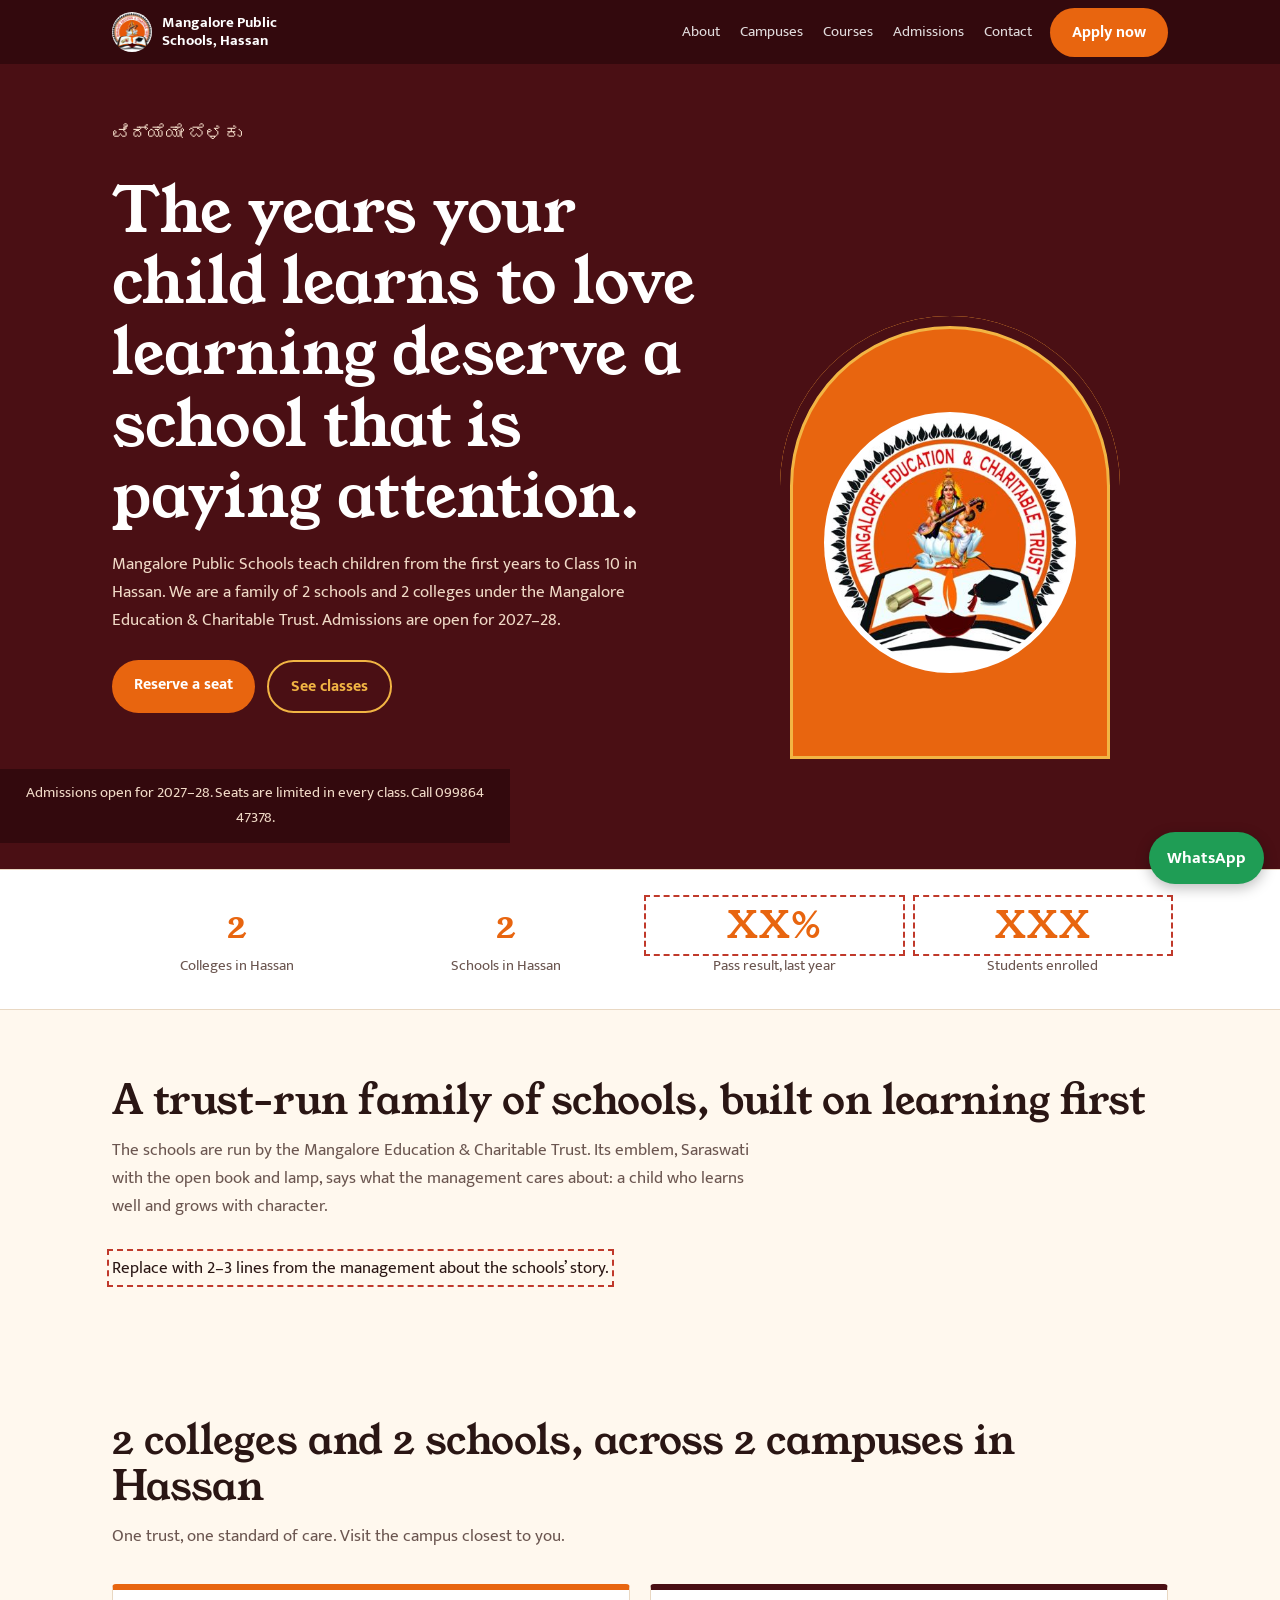
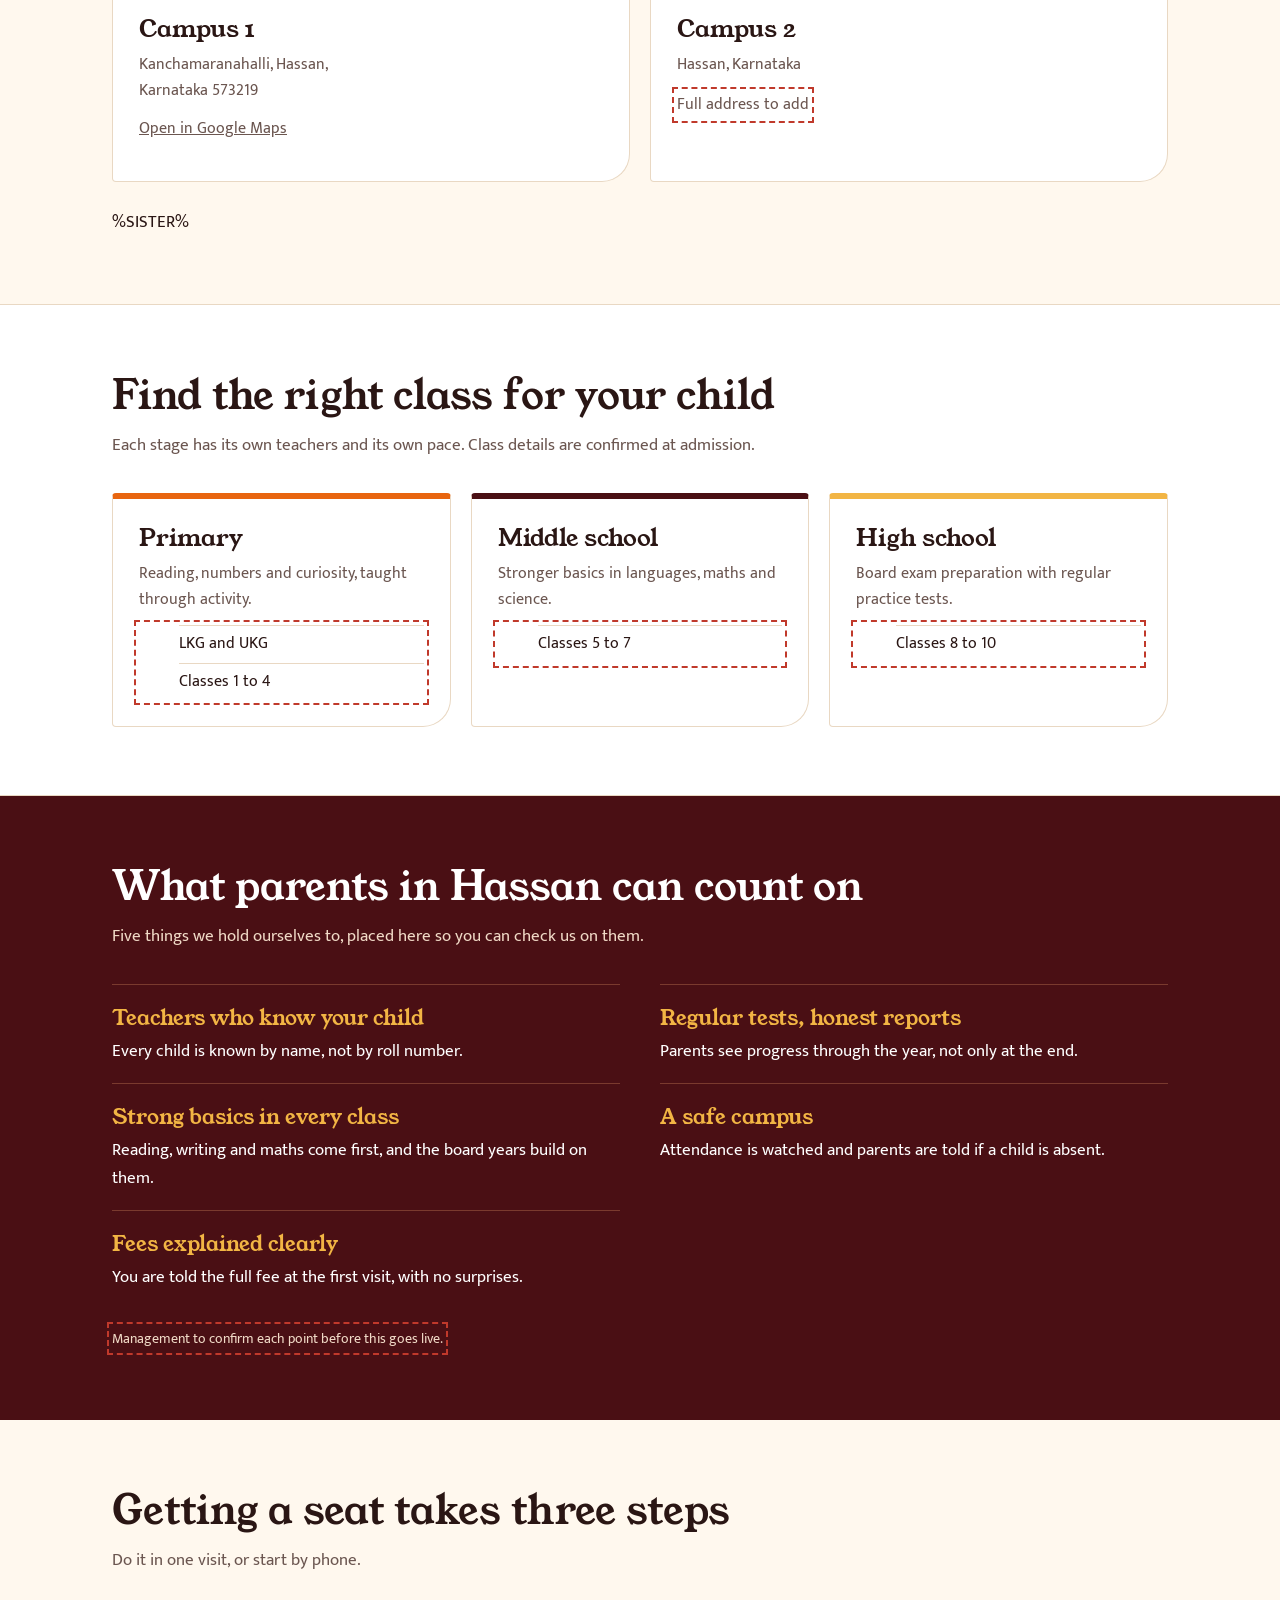
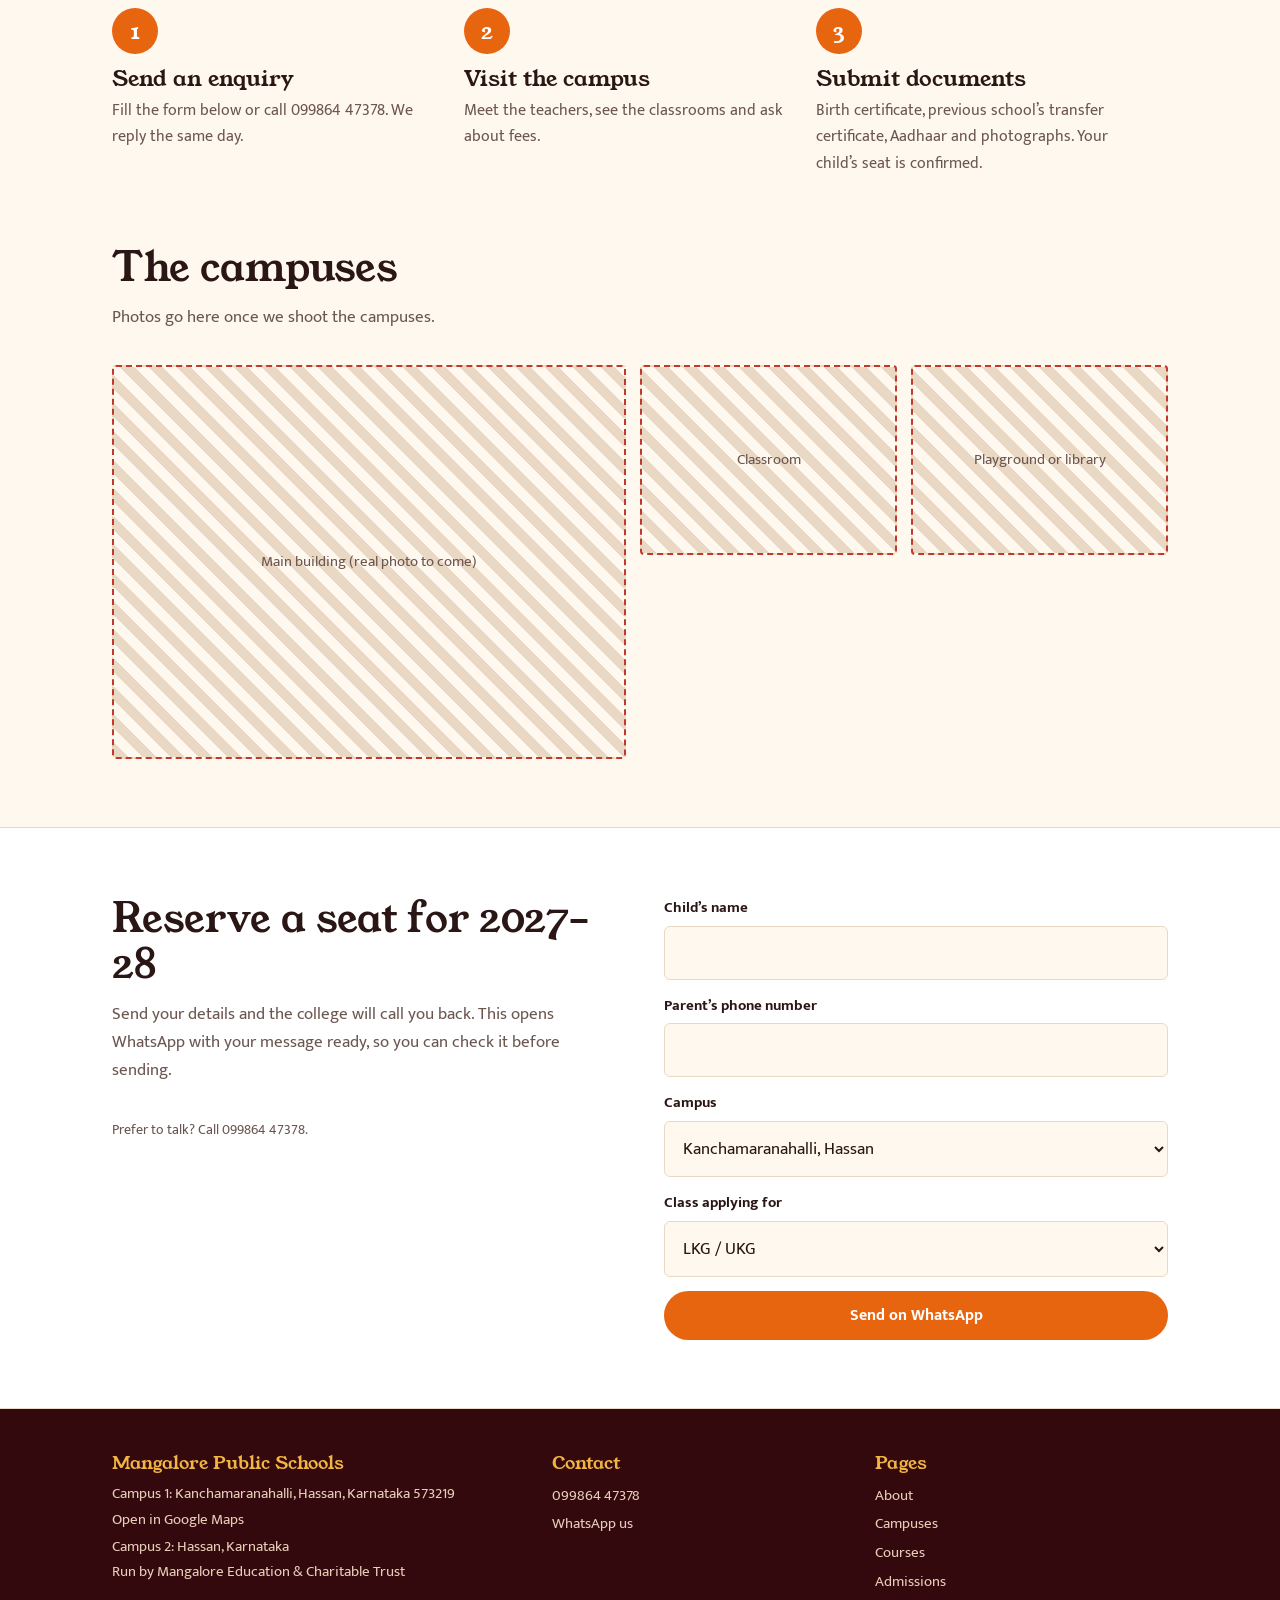
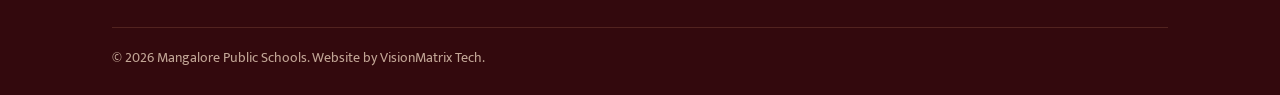
==== index.html @ e554b993 "Rename Mangalore Public Schools – Home v2.html to index.html" ====
<!DOCTYPE html>
<html lang="en">
<head>
<meta charset="utf-8">
<meta name="viewport" content="width=device-width, initial-scale=1, viewport-fit=cover">
<title>Mangalore Public Schools, Hassan | Admissions 2027–28</title>
<meta name="description" content="Mangalore Public Schools, Hassan. Primary, middle and high school classes. Apply for 2027–28.">
<link rel="preconnect" href="https://fonts.googleapis.com">
<link rel="stylesheet" href="https://fonts.googleapis.com/css2?family=Young+Serif&family=Mukta:wght@400;500;700&display=swap">
<style>
:root{--maroon:#4a0f14;--deep:#33090d;--saffron:#e8650f;--gold:#f2b544;--paper:#fff8ee;--ink:#2a1614;--mute:#6b5650;--line:#e9d8c3;
--bg:var(--paper);--surf:#fff;--tx:var(--ink)}
@media(prefers-color-scheme:dark){:root:not([data-theme="light"]){--bg:#1d0e0c;--surf:#2a1512;--tx:#f6e9da;--mute:#c4aa98;--line:#4a2a22}}
:root[data-theme="dark"]{--bg:#1d0e0c;--surf:#2a1512;--tx:#f6e9da;--mute:#c4aa98;--line:#4a2a22}
*{box-sizing:border-box;margin:0}
:root{padding-top:env(safe-area-inset-top,0px);padding-bottom:env(safe-area-inset-bottom,0px)}
html{scroll-behavior:smooth;scroll-padding-top:72px}
body{background:var(--bg);color:var(--tx);font:400 17px/1.65 Mukta,system-ui,sans-serif}
h1,h2,h3{font-family:'Young Serif',Georgia,serif;font-weight:400;line-height:1.15}
a{color:inherit}
:focus-visible{outline:3px solid var(--gold);outline-offset:3px}
.w{max-width:1100px;margin:0 auto;padding:0 22px}
header{position:sticky;top:0;z-index:20;background:var(--deep);color:#fff}
header .w{display:flex;align-items:center;gap:18px;height:64px}
.brand{display:flex;align-items:center;gap:10px;text-decoration:none;font-weight:700;font-size:15px;line-height:1.2;margin-right:auto}
.brand img{width:40px;height:40px;border-radius:50%;background:#fff}
nav{display:flex;gap:20px;font-size:15px}
nav a{text-decoration:none;opacity:.85}nav a:hover{opacity:1;color:var(--gold)}
.btn{display:inline-block;background:var(--saffron);color:#fff;font-weight:700;text-decoration:none;padding:11px 22px;border-radius:999px;border:0;font:700 16px Mukta,sans-serif;cursor:pointer}
.btn:hover{background:#cf560a}
.btn.ghost{background:transparent;border:2px solid var(--gold);color:var(--gold)}
@media(max-width:820px){nav{display:none}}
.hero{background:var(--maroon);color:#fff;overflow:hidden}
.hero .w{display:grid;grid-template-columns:1.15fr .85fr;gap:30px;align-items:center;padding-top:56px;padding-bottom:0}
.hero h1{font-size:clamp(34px,5.4vw,62px);margin-bottom:18px}
.hero p{max-width:34em;color:#f0d9c6;margin-bottom:26px}
.kn{font-size:18px;color:var(--gold);margin-bottom:12px}
.cta{display:flex;gap:12px;flex-wrap:wrap;padding-bottom:56px}
.arch{justify-self:center;width:min(340px,80vw);aspect-ratio:3/4;background:var(--saffron);border-radius:999px 999px 0 0;display:grid;place-items:center;position:relative;align-self:end;box-shadow:inset 0 0 0 10px var(--maroon),inset 0 0 0 13px var(--gold)}
.arch img{width:74%;border-radius:50%;background:#fff;padding:6px}
.hero-note{background:var(--deep);color:#f0d9c6;font-size:15px;text-align:center;padding:12px 22px}
section{padding:68px 0}
section h2{font-size:clamp(28px,3.6vw,40px);margin-bottom:12px}
.lead{color:var(--mute);max-width:38em;margin-bottom:34px}
.nums{background:var(--surf);border-block:1px solid var(--line);padding:30px 0}
.nums ul{list-style:none;padding:0;display:grid;grid-template-columns:repeat(4,1fr);gap:18px;text-align:center}
.nums b{display:block;font:400 36px 'Young Serif',serif;color:var(--saffron)}
.nums span{font-size:15px;color:var(--mute)}
.ph{outline:2px dashed #c0392b;outline-offset:3px}
.streams{display:grid;grid-template-columns:repeat(3,1fr);gap:20px}.streams.two{grid-template-columns:repeat(2,1fr)}
.st{background:var(--surf);border:1px solid var(--line);border-top:6px solid var(--saffron);padding:26px;border-radius:4px 4px 28px 4px}
.st:nth-child(2){border-top-color:var(--maroon)}.st:nth-child(3){border-top-color:var(--gold)}
.st h3{font-size:24px;margin-bottom:8px}
.st p{color:var(--mute);font-size:16px;margin-bottom:12px}
.st li{list-style:none;padding:5px 0;border-top:1px solid var(--line);font-size:16px}
.why{background:var(--maroon);color:#fff}
.why .lead{color:#f0d9c6}
.why ul{list-style:none;padding:0;display:grid;grid-template-columns:repeat(2,1fr);gap:0 40px}
.why li{padding:18px 0;border-top:1px solid #7a3a2e}
.why li b{display:block;font:400 21px 'Young Serif',serif;color:var(--gold);margin-bottom:4px}
.steps{display:grid;grid-template-columns:repeat(3,1fr);gap:0;counter-reset:s}
.steps div{padding:0 26px 0 0;counter-increment:s}
.steps div:before{content:counter(s);display:grid;place-items:center;width:46px;height:46px;border-radius:50%;background:var(--saffron);color:#fff;font:400 22px 'Young Serif',serif;margin-bottom:12px}
.steps h3{font-size:22px;margin-bottom:6px}
.steps p{color:var(--mute);font-size:16px}
.apply{background:var(--surf);border-block:1px solid var(--line)}
.apply .w{display:grid;grid-template-columns:1fr 1fr;gap:48px;align-items:start}
form{display:grid;gap:14px}
label{font-weight:700;font-size:15px;display:grid;gap:5px}
input,select{font:400 17px Mukta,sans-serif;padding:12px 14px;border:1.5px solid var(--line);border-radius:6px;background:var(--bg);color:var(--tx);width:100%}
.small{font-size:14px;color:var(--mute)}
.photos{display:grid;grid-template-columns:2fr 1fr 1fr;gap:14px}
.photos div{background:repeating-linear-gradient(45deg,var(--line) 0 10px,transparent 10px 20px);border:2px dashed #c0392b;min-height:190px;display:grid;place-items:center;text-align:center;padding:12px;font-size:15px;color:var(--mute);border-radius:4px}
.photos div:first-child{grid-row:span 2;min-height:394px}
footer{background:var(--deep);color:#e6cdb8;padding:44px 0 26px;font-size:15px}
footer .w{display:grid;grid-template-columns:1.4fr 1fr 1fr;gap:30px}
footer h3{font-size:18px;color:var(--gold);margin-bottom:8px}
footer a{display:block;text-decoration:none;padding:2px 0}
.copy{grid-column:1/-1;border-top:1px solid #5a2a24;padding-top:18px;font-size:14px;opacity:.8}
.fab{position:fixed;right:16px;bottom:calc(16px + env(safe-area-inset-bottom,0px));background:#1f9d55;color:#fff;font-weight:700;text-decoration:none;padding:12px 18px;border-radius:999px;box-shadow:0 4px 14px #0004;z-index:30}
@media(max-width:820px){
.hero .w,.apply .w,footer .w{grid-template-columns:1fr}
.arch{order:-1;width:230px}.hero .w{padding-top:34px;gap:22px}
.streams,.streams.two,.steps,.why ul{grid-template-columns:1fr}.steps div{padding-bottom:22px}
.nums ul{grid-template-columns:repeat(2,1fr)}
.photos{grid-template-columns:1fr}.photos div:first-child{grid-row:auto;min-height:200px}
section{padding:50px 0}}
@media(prefers-reduced-motion:reduce){html{scroll-behavior:auto}}
</style>
</head>
<body>
<header><div class="w">
<a class="brand" href="#top"><img src="[data-uri]" alt="Mangalore Education and Charitable Trust emblem"><span>Mangalore Public<br>Schools, Hassan</span></a>
<nav aria-label="Main"><a href="#about">About</a><a href="#campuses">Campuses</a><a href="#courses">Courses</a><a href="#admissions">Admissions</a><a href="#contact">Contact</a></nav>
<a class="btn" href="#apply">Apply now</a>
</div></header>

<main id="top">
<div class="hero"><div class="w">
<div>
<p class="kn" lang="kn">ವಿದ್ಯೆಯೇ ಬೆಳಕು</p>
<h1>The years your child learns to love learning deserve a school that is paying attention.</h1>
<p>Mangalore Public Schools teach children from the first years to Class 10 in Hassan. We are a family of 2 schools and 2 colleges under the Mangalore Education &amp; Charitable Trust. Admissions are open for 2027–28.</p>
<div class="cta"><a class="btn" href="#apply">Reserve a seat</a><a class="btn ghost" href="#courses">See classes</a></div>
</div>
<div class="arch"><img src="[data-uri]" alt="Trust emblem: Goddess Saraswati above an open book and lamp"></div>
</div>
<p class="hero-note">Admissions open for 2027–28. Seats are limited in every class. Call 099864 47378.</p>
</div>

<div class="nums"><div class="w"><ul>
<li><b>2</b><span>Colleges in Hassan</span></li>
<li><b>2</b><span>Schools in Hassan</span></li>
<li><b class="ph">XX%</b><span>Pass result, last year</span></li>
<li><b class="ph">XXX</b><span>Students enrolled</span></li>
</ul></div></div>

<section id="about"><div class="w">
<h2>A trust-run family of schools, built on learning first</h2>
<p class="lead">The schools are run by the Mangalore Education &amp; Charitable Trust. Its emblem, Saraswati with the open book and lamp, says what the management cares about: a child who learns well and grows with character.</p>
<p class="ph" style="display:inline-block">Replace with 2–3 lines from the management about the schools’ story.</p>
</div></section>

<section id="campuses"><div class="w">
<h2>2 colleges and 2 schools, across 2 campuses in Hassan</h2>
<p class="lead">One trust, one standard of care. Visit the campus closest to you.</p>
<div class="streams two">
<article class="st"><h3>Campus 1</h3><p>Kanchamaranahalli, Hassan,<br>Karnataka 573219</p><p><a href="https://maps.app.goo.gl/hFv1t4hXFunrWu17A?g_st=ac" rel="noopener">Open in Google Maps</a></p></article>
<article class="st"><h3>Campus 2</h3><p>Hassan, Karnataka</p><p class="ph" style="display:inline-block">Full address to add</p></article>
</div>
<p style="margin-top:26px">%SISTER%</p>
</div></section>

<section id="courses" style="background:var(--surf);border-block:1px solid var(--line)"><div class="w">
<h2>Find the right class for your child</h2>
<p class="lead">Each stage has its own teachers and its own pace. Class details are confirmed at admission.</p>
<div class="streams">
<article class="st"><h3>Primary</h3><p>Reading, numbers and curiosity, taught through activity.</p><ul class="ph"><li>LKG and UKG</li><li>Classes 1 to 4</li></ul></article>
<article class="st"><h3>Middle school</h3><p>Stronger basics in languages, maths and science.</p><ul class="ph"><li>Classes 5 to 7</li></ul></article>
<article class="st"><h3>High school</h3><p>Board exam preparation with regular practice tests.</p><ul class="ph"><li>Classes 8 to 10</li></ul></article>
</div></div></section>

<section class="why"><div class="w">
<h2>What parents in Hassan can count on</h2>
<p class="lead">Five things we hold ourselves to, placed here so you can check us on them.</p>
<ul>
<li><b>Teachers who know your child</b>Every child is known by name, not by roll number.</li>
<li><b>Regular tests, honest reports</b>Parents see progress through the year, not only at the end.</li>
<li><b>Strong basics in every class</b>Reading, writing and maths come first, and the board years build on them.</li>
<li><b>A safe campus</b>Attendance is watched and parents are told if a child is absent.</li>
<li><b>Fees explained clearly</b>You are told the full fee at the first visit, with no surprises.</li>
</ul>
<p class="small ph" style="margin-top:18px;display:inline-block;color:#f0d9c6">Management to confirm each point before this goes live.</p>
</div></section>

<section id="admissions"><div class="w">
<h2>Getting a seat takes three steps</h2>
<p class="lead">Do it in one visit, or start by phone.</p>
<div class="steps">
<div><h3>Send an enquiry</h3><p>Fill the form below or call 099864 47378. We reply the same day.</p></div>
<div><h3>Visit the campus</h3><p>Meet the teachers, see the classrooms and ask about fees.</p></div>
<div><h3>Submit documents</h3><p>Birth certificate, previous school’s transfer certificate, Aadhaar and photographs. Your child’s seat is confirmed.</p></div>
</div></div></section>

<section id="campus" style="padding-top:0"><div class="w">
<h2>The campuses</h2>
<p class="lead">Photos go here once we shoot the campuses.</p>
<div class="photos"><div>Main building (real photo to come)</div><div>Classroom</div><div>Playground or library</div></div>
</div></section>

<section class="apply" id="apply"><div class="w">
<div>
<h2>Reserve a seat for 2027–28</h2>
<p class="lead">Send your details and the college will call you back. This opens WhatsApp with your message ready, so you can check it before sending.</p>
<p class="small">Prefer to talk? Call 099864 47378.</p>
</div>
<form id="f">
<label>Child’s name<input name="n" required autocomplete="name"></label>
<label>Parent’s phone number<input name="p" type="tel" inputmode="tel" required autocomplete="tel" pattern="[0-9+ ]{10,14}"></label>
<label>Campus<select name="c"><option>Kanchamaranahalli, Hassan</option><option>Other campus, Hassan</option><option>Not sure yet</option></select></label>
<label>Class applying for<select name="s"><option>LKG / UKG</option><option>Classes 1 to 4</option><option>Classes 5 to 7</option><option>Classes 8 to 10</option></select></label>
<button class="btn" type="submit">Send on WhatsApp</button>
</form>
</div></section>
</main>

<footer id="contact"><div class="w">
<div><h3>Mangalore Public Schools</h3><p>Campus 1: Kanchamaranahalli, Hassan, Karnataka 573219</p><a href="https://maps.app.goo.gl/hFv1t4hXFunrWu17A?g_st=ac" rel="noopener">Open in Google Maps</a><p>Campus 2: Hassan, Karnataka</p><p>Run by Mangalore Education &amp; Charitable Trust</p></div>
<div><h3>Contact</h3><a href="tel:+919986447378">099864 47378</a><a href="https://wa.me/919986447378">WhatsApp us</a></div>
<div><h3>Pages</h3><a href="#about">About</a><a href="#campuses">Campuses</a><a href="#courses">Courses</a><a href="#admissions">Admissions</a></div>
<p class="copy">© 2026 Mangalore Public Schools. Website by VisionMatrix Tech.</p>
</div></footer>
<a class="fab" href="https://wa.me/919986447378?text=Hello%2C%20I%20want%20to%20know%20about%20admissions" aria-label="Chat on WhatsApp">WhatsApp</a>

<script>
document.getElementById('f').addEventListener('submit',function(e){
e.preventDefault();var d=new FormData(this);
var t='Admission enquiry for 2027–28.\nChild: '+d.get('n')+'\nClass: '+d.get('s')+'\nCampus: '+d.get('c')+'\nParent phone: '+d.get('p');
window.open('https://wa.me/919986447378?text='+encodeURIComponent(t),'_blank');
});
</script>
</body>
</html>
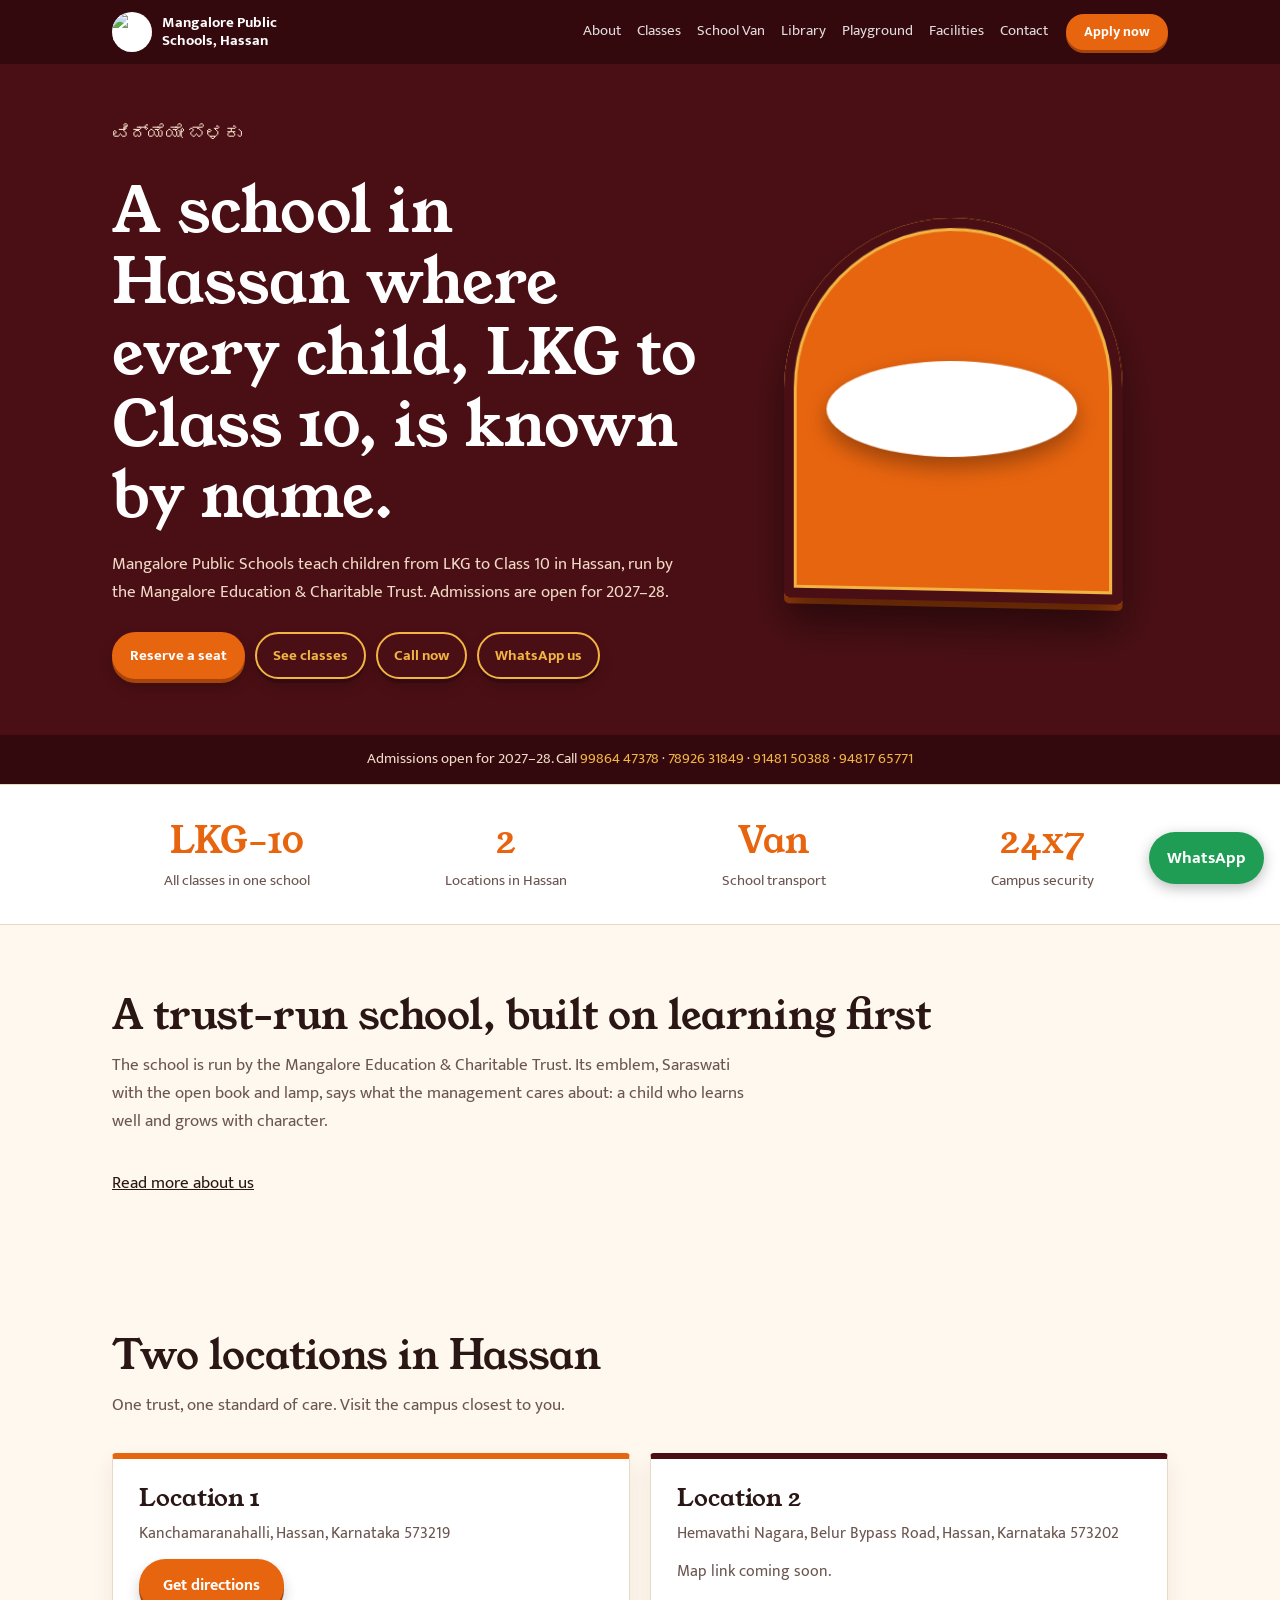
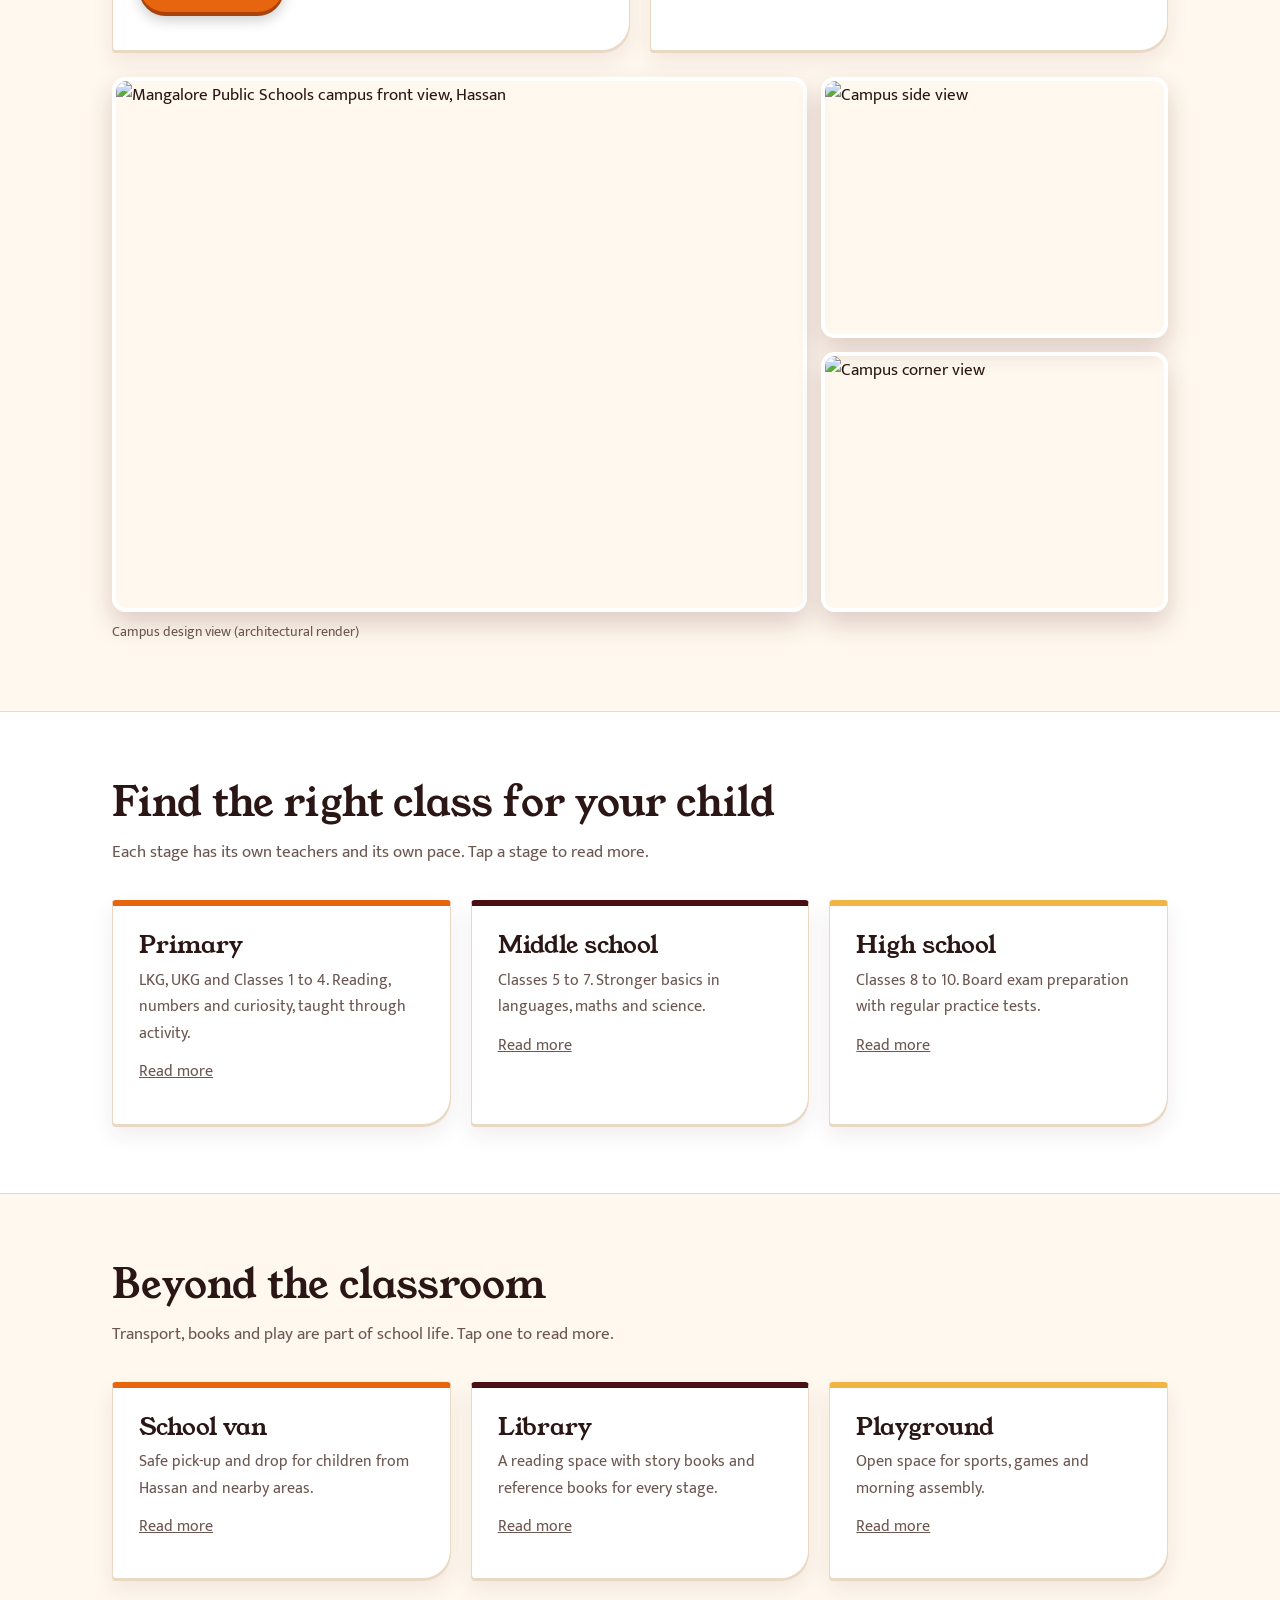
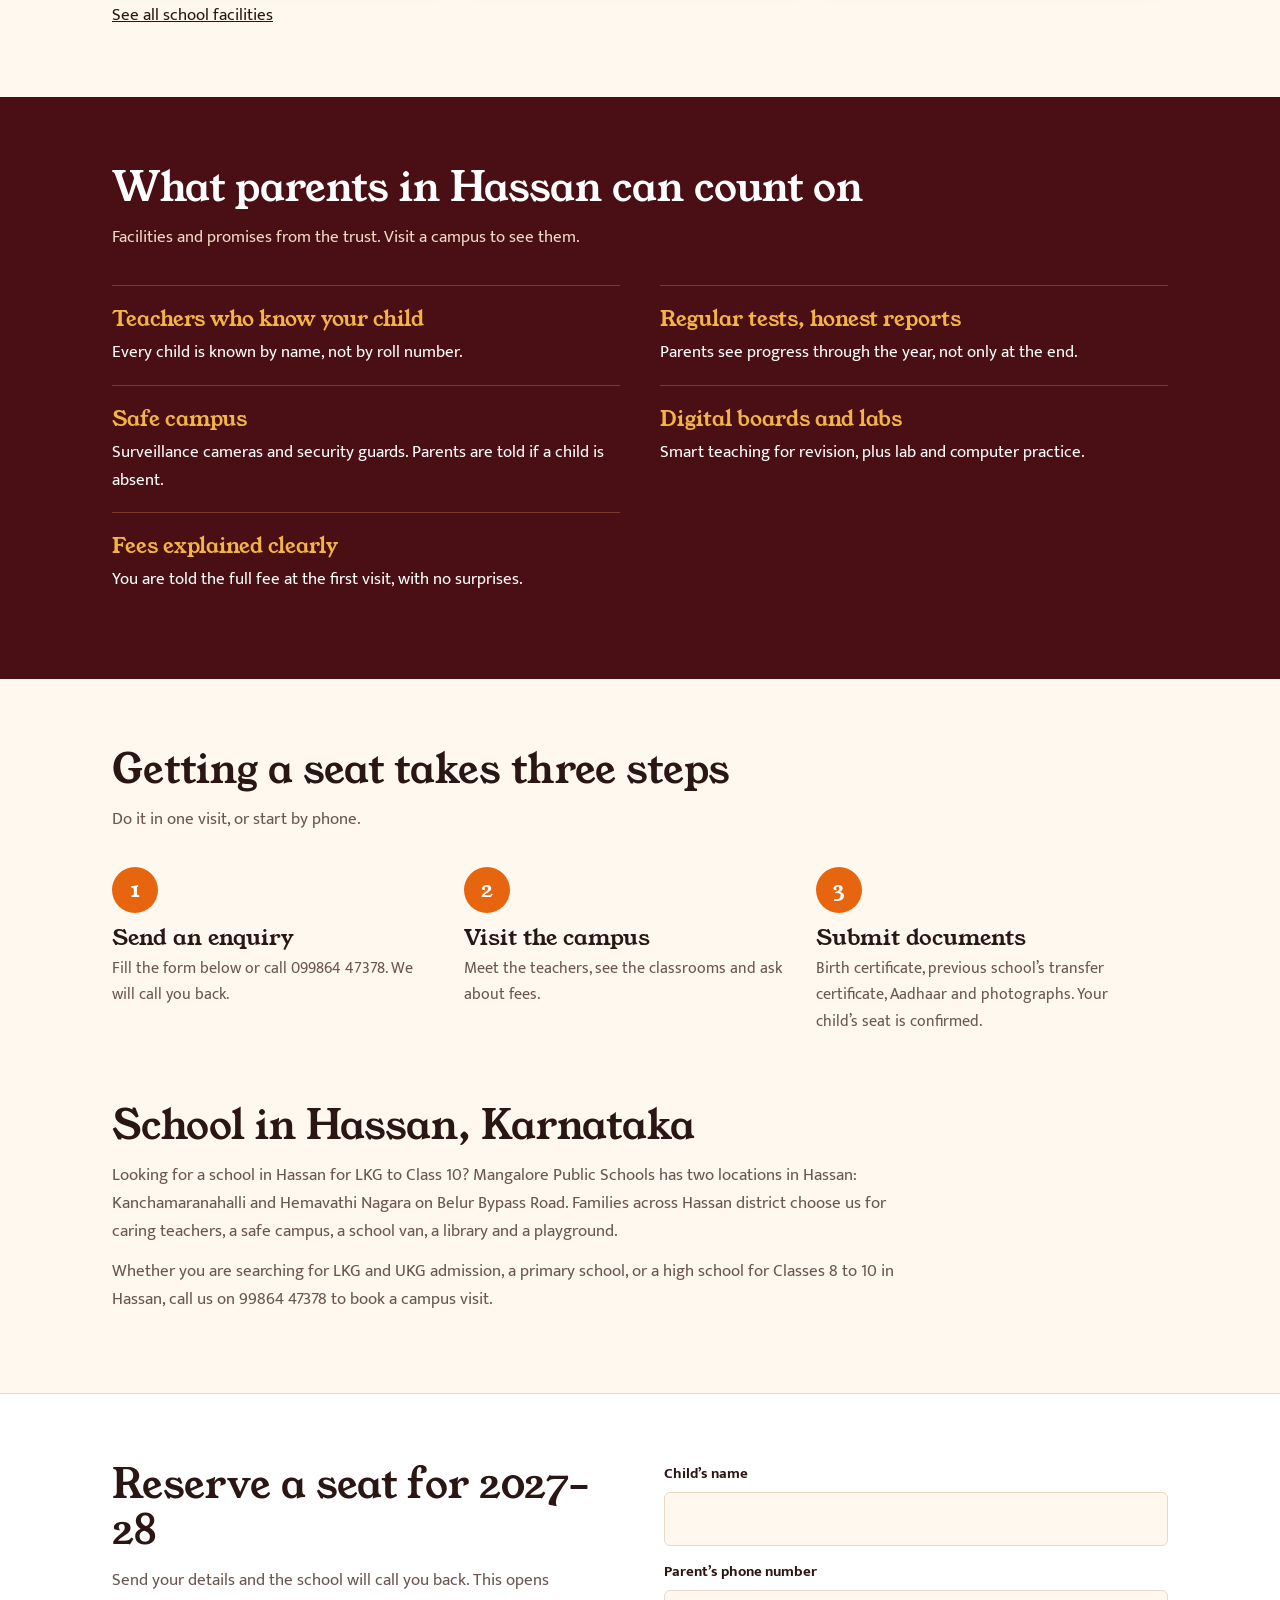
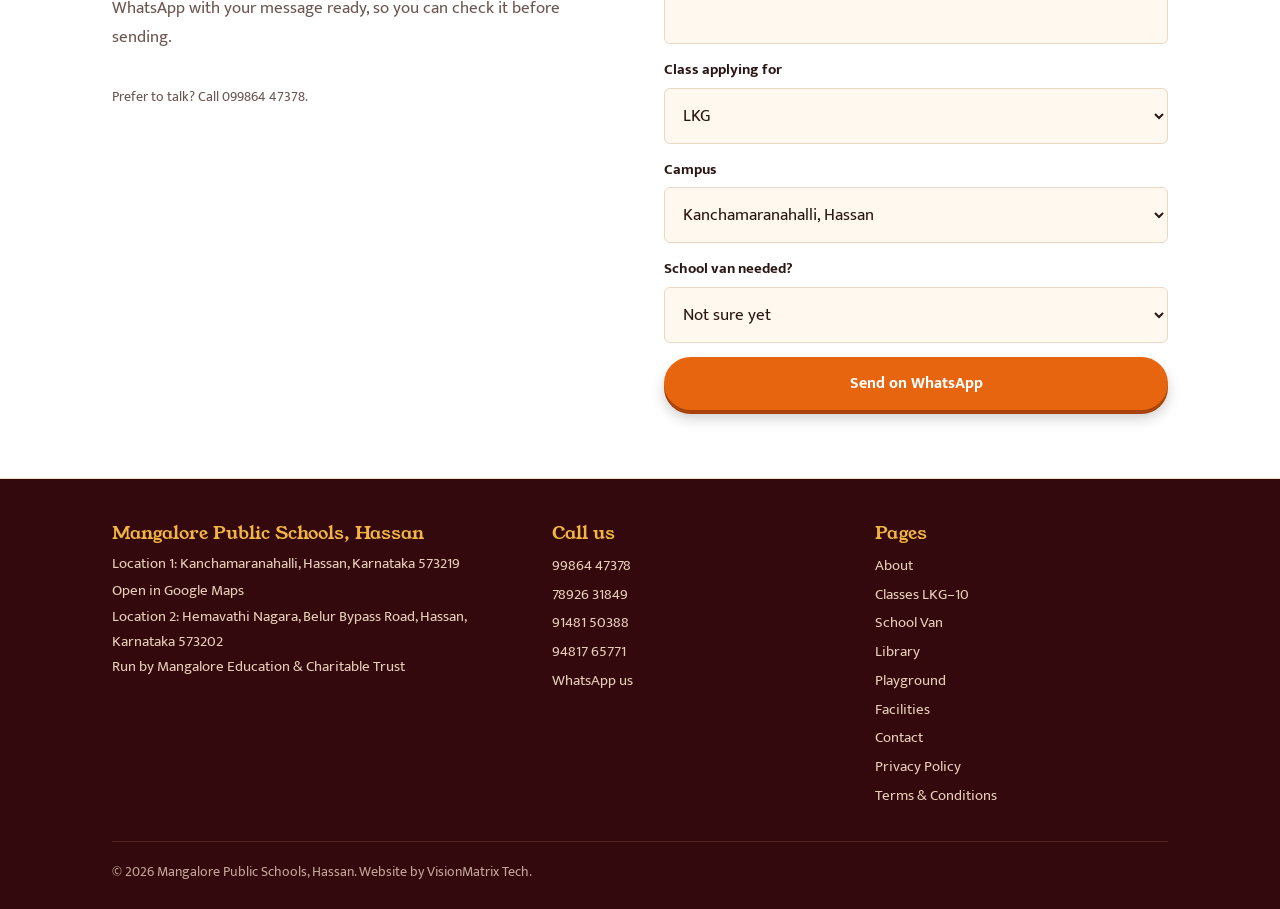
==== commit bad7b8c6: "Add files via upload" ====
--- a/index.html
+++ b/index.html
@@ -3,199 +3,128 @@
 <head>
 <meta charset="utf-8">
 <meta name="viewport" content="width=device-width, initial-scale=1, viewport-fit=cover">
-<title>Mangalore Public Schools, Hassan | Admissions 2027–28</title>
-<meta name="description" content="Mangalore Public Schools, Hassan. Primary, middle and high school classes. Apply for 2027–28.">
+<title>Mangalore Public Schools, Hassan | LKG to 10th School in Hassan | Admissions 2027–28</title>
+<meta name="description" content="Mangalore Public Schools, Hassan: LKG to Class 10 with school van, library, playground and safe campus. Two locations in Hassan district. Admissions open for 2027–28.">
+<link rel="canonical" href="https://mangalorepublicschools.com/">
+<meta property="og:title" content="Mangalore Public Schools, Hassan | LKG to 10th">
+<meta property="og:description" content="LKG to Class 10 school in Hassan with school van, library and playground. Admissions open for 2027–28.">
+<meta property="og:type" content="website"><meta property="og:url" content="https://mangalorepublicschools.com/"><meta property="og:image" content="https://mangalorepublicschools.com/img/campus-front.jpg"><meta property="og:locale" content="en_IN">
 <link rel="preconnect" href="https://fonts.googleapis.com">
 <link rel="stylesheet" href="https://fonts.googleapis.com/css2?family=Young+Serif&family=Mukta:wght@400;500;700&display=swap">
-<style>
-:root{--maroon:#4a0f14;--deep:#33090d;--saffron:#e8650f;--gold:#f2b544;--paper:#fff8ee;--ink:#2a1614;--mute:#6b5650;--line:#e9d8c3;
---bg:var(--paper);--surf:#fff;--tx:var(--ink)}
-@media(prefers-color-scheme:dark){:root:not([data-theme="light"]){--bg:#1d0e0c;--surf:#2a1512;--tx:#f6e9da;--mute:#c4aa98;--line:#4a2a22}}
-:root[data-theme="dark"]{--bg:#1d0e0c;--surf:#2a1512;--tx:#f6e9da;--mute:#c4aa98;--line:#4a2a22}
-*{box-sizing:border-box;margin:0}
-:root{padding-top:env(safe-area-inset-top,0px);padding-bottom:env(safe-area-inset-bottom,0px)}
-html{scroll-behavior:smooth;scroll-padding-top:72px}
-body{background:var(--bg);color:var(--tx);font:400 17px/1.65 Mukta,system-ui,sans-serif}
-h1,h2,h3{font-family:'Young Serif',Georgia,serif;font-weight:400;line-height:1.15}
-a{color:inherit}
-:focus-visible{outline:3px solid var(--gold);outline-offset:3px}
-.w{max-width:1100px;margin:0 auto;padding:0 22px}
-header{position:sticky;top:0;z-index:20;background:var(--deep);color:#fff}
-header .w{display:flex;align-items:center;gap:18px;height:64px}
-.brand{display:flex;align-items:center;gap:10px;text-decoration:none;font-weight:700;font-size:15px;line-height:1.2;margin-right:auto}
-.brand img{width:40px;height:40px;border-radius:50%;background:#fff}
-nav{display:flex;gap:20px;font-size:15px}
-nav a{text-decoration:none;opacity:.85}nav a:hover{opacity:1;color:var(--gold)}
-.btn{display:inline-block;background:var(--saffron);color:#fff;font-weight:700;text-decoration:none;padding:11px 22px;border-radius:999px;border:0;font:700 16px Mukta,sans-serif;cursor:pointer}
-.btn:hover{background:#cf560a}
-.btn.ghost{background:transparent;border:2px solid var(--gold);color:var(--gold)}
-@media(max-width:820px){nav{display:none}}
-.hero{background:var(--maroon);color:#fff;overflow:hidden}
-.hero .w{display:grid;grid-template-columns:1.15fr .85fr;gap:30px;align-items:center;padding-top:56px;padding-bottom:0}
-.hero h1{font-size:clamp(34px,5.4vw,62px);margin-bottom:18px}
-.hero p{max-width:34em;color:#f0d9c6;margin-bottom:26px}
-.kn{font-size:18px;color:var(--gold);margin-bottom:12px}
-.cta{display:flex;gap:12px;flex-wrap:wrap;padding-bottom:56px}
-.arch{justify-self:center;width:min(340px,80vw);aspect-ratio:3/4;background:var(--saffron);border-radius:999px 999px 0 0;display:grid;place-items:center;position:relative;align-self:end;box-shadow:inset 0 0 0 10px var(--maroon),inset 0 0 0 13px var(--gold)}
-.arch img{width:74%;border-radius:50%;background:#fff;padding:6px}
-.hero-note{background:var(--deep);color:#f0d9c6;font-size:15px;text-align:center;padding:12px 22px}
-section{padding:68px 0}
-section h2{font-size:clamp(28px,3.6vw,40px);margin-bottom:12px}
-.lead{color:var(--mute);max-width:38em;margin-bottom:34px}
-.nums{background:var(--surf);border-block:1px solid var(--line);padding:30px 0}
-.nums ul{list-style:none;padding:0;display:grid;grid-template-columns:repeat(4,1fr);gap:18px;text-align:center}
-.nums b{display:block;font:400 36px 'Young Serif',serif;color:var(--saffron)}
-.nums span{font-size:15px;color:var(--mute)}
-.ph{outline:2px dashed #c0392b;outline-offset:3px}
-.streams{display:grid;grid-template-columns:repeat(3,1fr);gap:20px}.streams.two{grid-template-columns:repeat(2,1fr)}
-.st{background:var(--surf);border:1px solid var(--line);border-top:6px solid var(--saffron);padding:26px;border-radius:4px 4px 28px 4px}
-.st:nth-child(2){border-top-color:var(--maroon)}.st:nth-child(3){border-top-color:var(--gold)}
-.st h3{font-size:24px;margin-bottom:8px}
-.st p{color:var(--mute);font-size:16px;margin-bottom:12px}
-.st li{list-style:none;padding:5px 0;border-top:1px solid var(--line);font-size:16px}
-.why{background:var(--maroon);color:#fff}
-.why .lead{color:#f0d9c6}
-.why ul{list-style:none;padding:0;display:grid;grid-template-columns:repeat(2,1fr);gap:0 40px}
-.why li{padding:18px 0;border-top:1px solid #7a3a2e}
-.why li b{display:block;font:400 21px 'Young Serif',serif;color:var(--gold);margin-bottom:4px}
-.steps{display:grid;grid-template-columns:repeat(3,1fr);gap:0;counter-reset:s}
-.steps div{padding:0 26px 0 0;counter-increment:s}
-.steps div:before{content:counter(s);display:grid;place-items:center;width:46px;height:46px;border-radius:50%;background:var(--saffron);color:#fff;font:400 22px 'Young Serif',serif;margin-bottom:12px}
-.steps h3{font-size:22px;margin-bottom:6px}
-.steps p{color:var(--mute);font-size:16px}
-.apply{background:var(--surf);border-block:1px solid var(--line)}
-.apply .w{display:grid;grid-template-columns:1fr 1fr;gap:48px;align-items:start}
-form{display:grid;gap:14px}
-label{font-weight:700;font-size:15px;display:grid;gap:5px}
-input,select{font:400 17px Mukta,sans-serif;padding:12px 14px;border:1.5px solid var(--line);border-radius:6px;background:var(--bg);color:var(--tx);width:100%}
-.small{font-size:14px;color:var(--mute)}
-.photos{display:grid;grid-template-columns:2fr 1fr 1fr;gap:14px}
-.photos div{background:repeating-linear-gradient(45deg,var(--line) 0 10px,transparent 10px 20px);border:2px dashed #c0392b;min-height:190px;display:grid;place-items:center;text-align:center;padding:12px;font-size:15px;color:var(--mute);border-radius:4px}
-.photos div:first-child{grid-row:span 2;min-height:394px}
-footer{background:var(--deep);color:#e6cdb8;padding:44px 0 26px;font-size:15px}
-footer .w{display:grid;grid-template-columns:1.4fr 1fr 1fr;gap:30px}
-footer h3{font-size:18px;color:var(--gold);margin-bottom:8px}
-footer a{display:block;text-decoration:none;padding:2px 0}
-.copy{grid-column:1/-1;border-top:1px solid #5a2a24;padding-top:18px;font-size:14px;opacity:.8}
-.fab{position:fixed;right:16px;bottom:calc(16px + env(safe-area-inset-bottom,0px));background:#1f9d55;color:#fff;font-weight:700;text-decoration:none;padding:12px 18px;border-radius:999px;box-shadow:0 4px 14px #0004;z-index:30}
-@media(max-width:820px){
-.hero .w,.apply .w,footer .w{grid-template-columns:1fr}
-.arch{order:-1;width:230px}.hero .w{padding-top:34px;gap:22px}
-.streams,.streams.two,.steps,.why ul{grid-template-columns:1fr}.steps div{padding-bottom:22px}
-.nums ul{grid-template-columns:repeat(2,1fr)}
-.photos{grid-template-columns:1fr}.photos div:first-child{grid-row:auto;min-height:200px}
-section{padding:50px 0}}
-@media(prefers-reduced-motion:reduce){html{scroll-behavior:auto}}
-</style>
+<link rel="stylesheet" href="style.css">
+<script type="application/ld+json">{"@context":"https://schema.org","@type":"School","name":"Mangalore Public Schools","alternateName":"Mangalore Public Schools, Hassan","url":"https://mangalorepublicschools.com/","logo":"https://mangalorepublicschools.com/img/logo.jpg","image":"https://mangalorepublicschools.com/img/campus-front.jpg","description":"School in Hassan, Karnataka teaching LKG to Class 10, run by Mangalore Education & Charitable Trust.","telephone":["+919986447378","+917892631849","+919148150388","+919481765771"],"parentOrganization":{"@type":"Organization","name":"Mangalore Education & Charitable Trust"},"areaServed":{"@type":"AdministrativeArea","name":"Hassan district, Karnataka"},"address":[{"@type":"PostalAddress","streetAddress":"Kanchamaranahalli","addressLocality":"Hassan","addressRegion":"Karnataka","postalCode":"573219","addressCountry":"IN"},{"@type":"PostalAddress","streetAddress":"Hemavathi Nagara, Belur Bypass Road","addressLocality":"Hassan","addressRegion":"Karnataka","postalCode":"573202","addressCountry":"IN"}]}</script>
+<script type="application/ld+json">{"@context":"https://schema.org","@type":"FAQPage","mainEntity":[{"@type":"Question","name":"Which classes does Mangalore Public Schools, Hassan offer?","acceptedAnswer":{"@type":"Answer","text":"We teach LKG, UKG and Classes 1 to 10."}},{"@type":"Question","name":"Where are the schools in Hassan?","acceptedAnswer":{"@type":"Answer","text":"Kanchamaranahalli, Hassan 573219 and Hemavathi Nagara, Belur Bypass Road, Hassan 573202."}},{"@type":"Question","name":"Is there a school van?","acceptedAnswer":{"@type":"Answer","text":"Yes. Call the school to ask about van routes and fees for your area."}},{"@type":"Question","name":"How do I apply for 2027–28?","acceptedAnswer":{"@type":"Answer","text":"Send the enquiry form or call 99864 47378, visit the campus, then submit documents to confirm the seat."}}]}</script>
 </head>
 <body>
 <header><div class="w">
-<a class="brand" href="#top"><img src="[data-uri]" alt="Mangalore Education and Charitable Trust emblem"><span>Mangalore Public<br>Schools, Hassan</span></a>
-<nav aria-label="Main"><a href="#about">About</a><a href="#campuses">Campuses</a><a href="#courses">Courses</a><a href="#admissions">Admissions</a><a href="#contact">Contact</a></nav>
-<a class="btn" href="#apply">Apply now</a>
+<a class="brand" href="index.html"><img src="img/logo.jpg" alt="Mangalore Education and Charitable Trust emblem"><span>Mangalore Public<br>Schools, Hassan</span></a>
+<nav aria-label="Main"><a href="about.html">About</a><a href="classes.html">Classes</a><a href="school-van.html">School Van</a><a href="library.html">Library</a><a href="playground.html">Playground</a><a href="facilities.html">Facilities</a><a href="contact.html">Contact</a></nav>
+<a class="btn" href="index.html#apply">Apply now</a>
+<details class="mm"><summary>Menu</summary><nav aria-label="Mobile"><a href="about.html">About</a><a href="classes.html">Classes</a><a href="school-van.html">School Van</a><a href="library.html">Library</a><a href="playground.html">Playground</a><a href="facilities.html">Facilities</a><a href="contact.html">Contact</a></nav></details>
 </div></header>
 
 <main id="top">
 <div class="hero"><div class="w">
 <div>
 <p class="kn" lang="kn">ವಿದ್ಯೆಯೇ ಬೆಳಕು</p>
-<h1>The years your child learns to love learning deserve a school that is paying attention.</h1>
-<p>Mangalore Public Schools teach children from the first years to Class 10 in Hassan. We are a family of 2 schools and 2 colleges under the Mangalore Education &amp; Charitable Trust. Admissions are open for 2027–28.</p>
-<div class="cta"><a class="btn" href="#apply">Reserve a seat</a><a class="btn ghost" href="#courses">See classes</a></div>
+<h1>A school in Hassan where every child, LKG to Class 10, is known by name.</h1>
+<p>Mangalore Public Schools teach children from LKG to Class 10 in Hassan, run by the Mangalore Education &amp; Charitable Trust. Admissions are open for 2027–28.</p>
+<div class="cta"><a class="btn" href="#apply">Reserve a seat</a><a class="btn ghost" href="#classes">See classes</a><a class="btn ghost" href="tel:+919986447378">Call now</a><a class="btn ghost" href="https://wa.me/919986447378">WhatsApp us</a></div>
 </div>
-<div class="arch"><img src="[data-uri]" alt="Trust emblem: Goddess Saraswati above an open book and lamp"></div>
+<div class="arch"><img src="img/logo.jpg" alt="Trust emblem: Goddess Saraswati above an open book and lamp"></div>
 </div>
-<p class="hero-note">Admissions open for 2027–28. Seats are limited in every class. Call 099864 47378.</p>
+<p class="hero-note">Admissions open for 2027–28. Call <a href="tel:+919986447378">99864 47378</a> · <a href="tel:+917892631849">78926 31849</a> · <a href="tel:+919148150388">91481 50388</a> · <a href="tel:+919481765771">94817 65771</a></p>
 </div>
 
 <div class="nums"><div class="w"><ul>
-<li><b>2</b><span>Colleges in Hassan</span></li>
-<li><b>2</b><span>Schools in Hassan</span></li>
-<li><b class="ph">XX%</b><span>Pass result, last year</span></li>
-<li><b class="ph">XXX</b><span>Students enrolled</span></li>
+<li><b>LKG–10</b><span>All classes in one school</span></li>
+<li><b>2</b><span>Locations in Hassan</span></li>
+<li><b>Van</b><span>School transport</span></li>
+<li><b>24x7</b><span>Campus security</span></li>
 </ul></div></div>
 
 <section id="about"><div class="w">
-<h2>A trust-run family of schools, built on learning first</h2>
-<p class="lead">The schools are run by the Mangalore Education &amp; Charitable Trust. Its emblem, Saraswati with the open book and lamp, says what the management cares about: a child who learns well and grows with character.</p>
-<p class="ph" style="display:inline-block">Replace with 2–3 lines from the management about the schools’ story.</p>
+<h2>A trust-run school, built on learning first</h2>
+<p class="lead">The school is run by the Mangalore Education &amp; Charitable Trust. Its emblem, Saraswati with the open book and lamp, says what the management cares about: a child who learns well and grows with character.</p>
+<p style="margin-top:14px"><a href="about.html">Read more about us</a></p>
 </div></section>
 
-<section id="campuses"><div class="w">
-<h2>2 colleges and 2 schools, across 2 campuses in Hassan</h2>
-<p class="lead">One trust, one standard of care. Visit the campus closest to you.</p>
-<div class="streams two">
-<article class="st"><h3>Campus 1</h3><p>Kanchamaranahalli, Hassan,<br>Karnataka 573219</p><p><a href="https://maps.app.goo.gl/hFv1t4hXFunrWu17A?g_st=ac" rel="noopener">Open in Google Maps</a></p></article>
-<article class="st"><h3>Campus 2</h3><p>Hassan, Karnataka</p><p class="ph" style="display:inline-block">Full address to add</p></article>
+<section id="campuses"><div class="w"><h2>Two locations in Hassan</h2><p class="lead">One trust, one standard of care. Visit the campus closest to you.</p>
+<div class="streams two"><article class="st"><h3>Location 1</h3><p>Kanchamaranahalli, Hassan, Karnataka 573219</p><p><a class="btn" href="https://maps.app.goo.gl/hFv1t4hXFunrWu17A?g_st=ac" rel="noopener">Get directions</a></p></article><article class="st"><h3>Location 2</h3><p>Hemavathi Nagara, Belur Bypass Road, Hassan, Karnataka 573202</p><p>Map link coming soon.</p></article></div>
+<div class="gal2"><img src="img/campus-front.jpg" alt="Mangalore Public Schools campus front view, Hassan" loading="lazy"><img src="img/campus-left.jpg" alt="Campus side view" loading="lazy"><img src="img/campus-right.jpg" alt="Campus corner view" loading="lazy"></div><p class="cap">Campus design view (architectural render)</p></div></section>
+
+<section id="classes" style="background:var(--surf);border-block:1px solid var(--line)"><div class="w"><h2>Find the right class for your child</h2><p class="lead">Each stage has its own teachers and its own pace. Tap a stage to read more.</p>
+<div class="streams">
+<article class="st"><h3>Primary</h3><p>LKG, UKG and Classes 1 to 4. Reading, numbers and curiosity, taught through activity.</p><p><a href="classes.html#primary">Read more</a></p></article>
+<article class="st"><h3>Middle school</h3><p>Classes 5 to 7. Stronger basics in languages, maths and science.</p><p><a href="classes.html#middle">Read more</a></p></article>
+<article class="st"><h3>High school</h3><p>Classes 8 to 10. Board exam preparation with regular practice tests.</p><p><a href="classes.html#high">Read more</a></p></article>
+</div></div></section>
+
+<section id="amenities"><div class="w"><h2>Beyond the classroom</h2><p class="lead">Transport, books and play are part of school life. Tap one to read more.</p>
+<div class="streams">
+<article class="st"><h3>School van</h3><p>Safe pick-up and drop for children from Hassan and nearby areas.</p><p><a href="school-van.html">Read more</a></p></article>
+<article class="st"><h3>Library</h3><p>A reading space with story books and reference books for every stage.</p><p><a href="library.html">Read more</a></p></article>
+<article class="st"><h3>Playground</h3><p>Open space for sports, games and morning assembly.</p><p><a href="playground.html">Read more</a></p></article>
 </div>
-<p style="margin-top:26px">%SISTER%</p>
-</div></section>
-
-<section id="courses" style="background:var(--surf);border-block:1px solid var(--line)"><div class="w">
-<h2>Find the right class for your child</h2>
-<p class="lead">Each stage has its own teachers and its own pace. Class details are confirmed at admission.</p>
-<div class="streams">
-<article class="st"><h3>Primary</h3><p>Reading, numbers and curiosity, taught through activity.</p><ul class="ph"><li>LKG and UKG</li><li>Classes 1 to 4</li></ul></article>
-<article class="st"><h3>Middle school</h3><p>Stronger basics in languages, maths and science.</p><ul class="ph"><li>Classes 5 to 7</li></ul></article>
-<article class="st"><h3>High school</h3><p>Board exam preparation with regular practice tests.</p><ul class="ph"><li>Classes 8 to 10</li></ul></article>
-</div></div></section>
+<p style="margin-top:22px"><a href="facilities.html">See all school facilities</a></p></div></section>
 
 <section class="why"><div class="w">
 <h2>What parents in Hassan can count on</h2>
-<p class="lead">Five things we hold ourselves to, placed here so you can check us on them.</p>
+<p class="lead">Facilities and promises from the trust. Visit a campus to see them.</p>
 <ul>
 <li><b>Teachers who know your child</b>Every child is known by name, not by roll number.</li>
 <li><b>Regular tests, honest reports</b>Parents see progress through the year, not only at the end.</li>
-<li><b>Strong basics in every class</b>Reading, writing and maths come first, and the board years build on them.</li>
-<li><b>A safe campus</b>Attendance is watched and parents are told if a child is absent.</li>
+<li><b>Safe campus</b>Surveillance cameras and security guards. Parents are told if a child is absent.</li>
+<li><b>Digital boards and labs</b>Smart teaching for revision, plus lab and computer practice.</li>
 <li><b>Fees explained clearly</b>You are told the full fee at the first visit, with no surprises.</li>
 </ul>
-<p class="small ph" style="margin-top:18px;display:inline-block;color:#f0d9c6">Management to confirm each point before this goes live.</p>
 </div></section>
 
 <section id="admissions"><div class="w">
 <h2>Getting a seat takes three steps</h2>
 <p class="lead">Do it in one visit, or start by phone.</p>
 <div class="steps">
-<div><h3>Send an enquiry</h3><p>Fill the form below or call 099864 47378. We reply the same day.</p></div>
+<div><h3>Send an enquiry</h3><p>Fill the form below or call 099864 47378. We will call you back.</p></div>
 <div><h3>Visit the campus</h3><p>Meet the teachers, see the classrooms and ask about fees.</p></div>
 <div><h3>Submit documents</h3><p>Birth certificate, previous school’s transfer certificate, Aadhaar and photographs. Your child’s seat is confirmed.</p></div>
 </div></div></section>
 
-<section id="campus" style="padding-top:0"><div class="w">
-<h2>The campuses</h2>
-<p class="lead">Photos go here once we shoot the campuses.</p>
-<div class="photos"><div>Main building (real photo to come)</div><div>Classroom</div><div>Playground or library</div></div>
+<section class="seo" style="padding-top:0"><div class="w">
+<h2>School in Hassan, Karnataka</h2>
+<p>Looking for a school in Hassan for LKG to Class 10? Mangalore Public Schools has two locations in Hassan: Kanchamaranahalli and Hemavathi Nagara on Belur Bypass Road. Families across Hassan district choose us for caring teachers, a safe campus, a school van, a library and a playground.</p>
+<p>Whether you are searching for LKG and UKG admission, a primary school, or a high school for Classes 8 to 10 in Hassan, call us on 99864 47378 to book a campus visit.</p>
 </div></section>
 
 <section class="apply" id="apply"><div class="w">
 <div>
 <h2>Reserve a seat for 2027–28</h2>
-<p class="lead">Send your details and the college will call you back. This opens WhatsApp with your message ready, so you can check it before sending.</p>
+<p class="lead">Send your details and the school will call you back. This opens WhatsApp with your message ready, so you can check it before sending.</p>
 <p class="small">Prefer to talk? Call 099864 47378.</p>
 </div>
 <form id="f">
 <label>Child’s name<input name="n" required autocomplete="name"></label>
 <label>Parent’s phone number<input name="p" type="tel" inputmode="tel" required autocomplete="tel" pattern="[0-9+ ]{10,14}"></label>
-<label>Campus<select name="c"><option>Kanchamaranahalli, Hassan</option><option>Other campus, Hassan</option><option>Not sure yet</option></select></label>
-<label>Class applying for<select name="s"><option>LKG / UKG</option><option>Classes 1 to 4</option><option>Classes 5 to 7</option><option>Classes 8 to 10</option></select></label>
+<label>Class applying for<select name="k"><option>LKG</option><option>UKG</option><option>Class 1</option><option>Class 2</option><option>Class 3</option><option>Class 4</option><option>Class 5</option><option>Class 6</option><option>Class 7</option><option>Class 8</option><option>Class 9</option><option>Class 10</option><option>Not sure yet</option></select></label>
+<label>Campus<select name="c"><option>Kanchamaranahalli, Hassan</option><option>Hemavathi Nagara, Belur Bypass Road, Hassan</option><option>Not sure yet</option></select></label>
+<label>School van needed?<select name="v"><option>Not sure yet</option><option>Yes</option><option>No</option></select></label>
 <button class="btn" type="submit">Send on WhatsApp</button>
 </form>
 </div></section>
 </main>
 
 <footer id="contact"><div class="w">
-<div><h3>Mangalore Public Schools</h3><p>Campus 1: Kanchamaranahalli, Hassan, Karnataka 573219</p><a href="https://maps.app.goo.gl/hFv1t4hXFunrWu17A?g_st=ac" rel="noopener">Open in Google Maps</a><p>Campus 2: Hassan, Karnataka</p><p>Run by Mangalore Education &amp; Charitable Trust</p></div>
-<div><h3>Contact</h3><a href="tel:+919986447378">099864 47378</a><a href="https://wa.me/919986447378">WhatsApp us</a></div>
-<div><h3>Pages</h3><a href="#about">About</a><a href="#campuses">Campuses</a><a href="#courses">Courses</a><a href="#admissions">Admissions</a></div>
-<p class="copy">© 2026 Mangalore Public Schools. Website by VisionMatrix Tech.</p>
+<div><h3>Mangalore Public Schools, Hassan</h3><p>Location 1: Kanchamaranahalli, Hassan, Karnataka 573219</p><a href="https://maps.app.goo.gl/hFv1t4hXFunrWu17A?g_st=ac" rel="noopener">Open in Google Maps</a><p>Location 2: Hemavathi Nagara, Belur Bypass Road, Hassan, Karnataka 573202</p><p>Run by Mangalore Education &amp; Charitable Trust</p></div>
+<div><h3>Call us</h3><a href="tel:+919986447378">99864 47378</a><a href="tel:+917892631849">78926 31849</a><a href="tel:+919148150388">91481 50388</a><a href="tel:+919481765771">94817 65771</a><a href="https://wa.me/919986447378">WhatsApp us</a></div>
+<div><h3>Pages</h3><a href="about.html">About</a><a href="classes.html">Classes LKG–10</a><a href="school-van.html">School Van</a><a href="library.html">Library</a><a href="playground.html">Playground</a><a href="facilities.html">Facilities</a><a href="contact.html">Contact</a><a href="privacy-policy.html">Privacy Policy</a><a href="terms-and-conditions.html">Terms &amp; Conditions</a></div>
+<p class="copy">© 2026 Mangalore Public Schools, Hassan. Website by VisionMatrix Tech.</p>
 </div></footer>
-<a class="fab" href="https://wa.me/919986447378?text=Hello%2C%20I%20want%20to%20know%20about%20admissions" aria-label="Chat on WhatsApp">WhatsApp</a>
+<div class="bar"><a href="tel:+919986447378">Call</a><a class="wa" href="https://wa.me/919986447378?text=Hello%2C%20I%20want%20to%20know%20about%20school%20admissions">WhatsApp</a><a class="ap" href="index.html#apply">Apply</a></div>
+<a class="fab" href="https://wa.me/919986447378?text=Hello%2C%20I%20want%20to%20know%20about%20school%20admissions" aria-label="Chat on WhatsApp">WhatsApp</a>
 
 <script>
 document.getElementById('f').addEventListener('submit',function(e){
 e.preventDefault();var d=new FormData(this);
-var t='Admission enquiry for 2027–28.\nChild: '+d.get('n')+'\nClass: '+d.get('s')+'\nCampus: '+d.get('c')+'\nParent phone: '+d.get('p');
+var t='School admission enquiry for 2027–28.\nChild: '+d.get('n')+'\nClass: '+d.get('k')+'\nCampus: '+d.get('c')+'\nSchool van: '+d.get('v')+'\nParent phone: '+d.get('p');
 window.open('https://wa.me/919986447378?text='+encodeURIComponent(t),'_blank');
 });
 </script>
--- a/style.css
+++ b/style.css
@@ -0,0 +1,119 @@
+
+:root{--maroon:#4a0f14;--deep:#33090d;--saffron:#e8650f;--gold:#f2b544;--paper:#fff8ee;--ink:#2a1614;--mute:#6b5650;--line:#e9d8c3;
+--bg:var(--paper);--surf:#fff;--tx:var(--ink)}
+@media(prefers-color-scheme:dark){:root:not([data-theme="light"]){--bg:#1d0e0c;--surf:#2a1512;--tx:#f6e9da;--mute:#c4aa98;--line:#4a2a22}}
+:root[data-theme="dark"]{--bg:#1d0e0c;--surf:#2a1512;--tx:#f6e9da;--mute:#c4aa98;--line:#4a2a22}
+*{box-sizing:border-box;margin:0}
+:root{padding-top:env(safe-area-inset-top,0px);padding-bottom:env(safe-area-inset-bottom,0px)}
+html{scroll-behavior:smooth;scroll-padding-top:72px}
+body{background:var(--bg);color:var(--tx);font:400 17px/1.65 Mukta,system-ui,sans-serif}
+h1,h2,h3{font-family:'Young Serif',Georgia,serif;font-weight:400;line-height:1.15}
+a{color:inherit}
+:focus-visible{outline:3px solid var(--gold);outline-offset:3px}
+.w{max-width:1100px;margin:0 auto;padding:0 22px}
+header{position:sticky;top:0;z-index:20;background:var(--deep);color:#fff}
+header .w{display:flex;align-items:center;gap:18px;height:64px}
+.brand{display:flex;align-items:center;gap:10px;text-decoration:none;font-weight:700;font-size:15px;line-height:1.2;margin-right:auto}
+.brand img{width:40px;height:40px;border-radius:50%;background:#fff}
+nav{display:flex;gap:20px;font-size:15px}
+nav a{text-decoration:none;opacity:.85}nav a:hover{opacity:1;color:var(--gold)}
+.btn{display:inline-block;background:var(--saffron);color:#fff;font-weight:700;text-decoration:none;padding:11px 22px;border-radius:999px;border:0;font:700 16px Mukta,sans-serif;cursor:pointer}
+.btn:hover{background:#cf560a}
+.btn.ghost{background:transparent;border:2px solid var(--gold);color:var(--gold)}
+@media(max-width:820px){nav{display:none}}
+.hero{background:var(--maroon);color:#fff;overflow:hidden}
+.hero .w{display:grid;grid-template-columns:1.15fr .85fr;gap:30px;align-items:center;padding-top:56px;padding-bottom:0}
+.hero h1{font-size:clamp(34px,5.4vw,62px);margin-bottom:18px}
+.hero p{max-width:34em;color:#f0d9c6;margin-bottom:26px}
+.kn{font-size:18px;color:var(--gold);margin-bottom:12px}
+.cta{display:flex;gap:12px;flex-wrap:wrap;padding-bottom:56px}
+.arch{justify-self:center;width:min(340px,80vw);aspect-ratio:3/4;background:var(--saffron);border-radius:999px 999px 0 0;display:grid;place-items:center;position:relative;align-self:end;box-shadow:inset 0 0 0 10px var(--maroon),inset 0 0 0 13px var(--gold)}
+.arch img{width:74%;border-radius:50%;background:#fff;padding:6px}
+.hero-note{background:var(--deep);color:#f0d9c6;font-size:15px;text-align:center;padding:12px 22px}
+section{padding:68px 0}
+section h2{font-size:clamp(28px,3.6vw,40px);margin-bottom:12px}
+.lead{color:var(--mute);max-width:38em;margin-bottom:34px}
+.nums{background:var(--surf);border-block:1px solid var(--line);padding:30px 0}
+.nums ul{list-style:none;padding:0;display:grid;grid-template-columns:repeat(4,1fr);gap:18px;text-align:center}
+.nums b{display:block;font:400 36px 'Young Serif',serif;color:var(--saffron)}
+.nums span{font-size:15px;color:var(--mute)}
+.ph{outline:2px dashed #c0392b;outline-offset:3px}
+.streams{display:grid;grid-template-columns:repeat(3,1fr);gap:20px}.streams.two{grid-template-columns:repeat(2,1fr)}
+.st{background:var(--surf);border:1px solid var(--line);border-top:6px solid var(--saffron);padding:26px;border-radius:4px 4px 28px 4px}
+.st:nth-child(2){border-top-color:var(--maroon)}.st:nth-child(3){border-top-color:var(--gold)}
+.st h3{font-size:24px;margin-bottom:8px}
+.st p{color:var(--mute);font-size:16px;margin-bottom:12px}
+.st li{list-style:none;padding:5px 0;border-top:1px solid var(--line);font-size:16px}
+.why{background:var(--maroon);color:#fff}
+.why .lead{color:#f0d9c6}
+.why ul{list-style:none;padding:0;display:grid;grid-template-columns:repeat(2,1fr);gap:0 40px}
+.why li{padding:18px 0;border-top:1px solid #7a3a2e}
+.why li b{display:block;font:400 21px 'Young Serif',serif;color:var(--gold);margin-bottom:4px}
+.steps{display:grid;grid-template-columns:repeat(3,1fr);gap:0;counter-reset:s}
+.steps div{padding:0 26px 0 0;counter-increment:s}
+.steps div:before{content:counter(s);display:grid;place-items:center;width:46px;height:46px;border-radius:50%;background:var(--saffron);color:#fff;font:400 22px 'Young Serif',serif;margin-bottom:12px}
+.steps h3{font-size:22px;margin-bottom:6px}
+.steps p{color:var(--mute);font-size:16px}
+.apply{background:var(--surf);border-block:1px solid var(--line)}
+.apply .w{display:grid;grid-template-columns:1fr 1fr;gap:48px;align-items:start}
+form{display:grid;gap:14px}
+label{font-weight:700;font-size:15px;display:grid;gap:5px}
+input,select{font:400 17px Mukta,sans-serif;padding:12px 14px;border:1.5px solid var(--line);border-radius:6px;background:var(--bg);color:var(--tx);width:100%}
+.small{font-size:14px;color:var(--mute)}
+.photos{display:grid;grid-template-columns:2fr 1fr 1fr;gap:14px}
+.photos div{background:repeating-linear-gradient(45deg,var(--line) 0 10px,transparent 10px 20px);border:2px dashed #c0392b;min-height:190px;display:grid;place-items:center;text-align:center;padding:12px;font-size:15px;color:var(--mute);border-radius:4px}
+.photos div:first-child{grid-row:span 2;min-height:394px}
+footer{background:var(--deep);color:#e6cdb8;padding:44px 0 26px;font-size:15px}
+footer .w{display:grid;grid-template-columns:1.4fr 1fr 1fr;gap:30px}
+footer h3{font-size:18px;color:var(--gold);margin-bottom:8px}
+footer a{display:block;text-decoration:none;padding:2px 0}
+.copy{grid-column:1/-1;border-top:1px solid #5a2a24;padding-top:18px;font-size:14px;opacity:.8}
+.fab{position:fixed;right:16px;bottom:calc(16px + env(safe-area-inset-bottom,0px));background:#1f9d55;color:#fff;font-weight:700;text-decoration:none;padding:12px 18px;border-radius:999px;box-shadow:0 4px 14px #0004;z-index:30}
+@media(max-width:820px){
+.hero .w,.apply .w,footer .w{grid-template-columns:1fr}
+.arch{order:-1;width:230px}.hero .w{padding-top:34px;gap:22px}
+.streams,.streams.two,.steps,.why ul{grid-template-columns:1fr}.steps div{padding-bottom:22px}
+.nums ul{grid-template-columns:repeat(2,1fr)}
+.photos{grid-template-columns:1fr}.photos div:first-child{grid-row:auto;min-height:200px}
+section{padding:50px 0}}
+@media(prefers-reduced-motion:reduce){html{scroll-behavior:auto}}
+
+header .btn{padding:7px 16px;font-size:14px;line-height:1.3}
+.mm{display:none;position:relative}.mm summary{list-style:none;cursor:pointer;font-weight:700;font-size:14px;padding:6px 14px;border:1px solid #fff6;border-radius:999px}.mm summary::-webkit-details-marker{display:none}
+.mm nav{position:absolute;right:0;top:46px;flex-direction:column;gap:0;background:var(--deep);border:1px solid #fff3;border-radius:12px;min-width:210px;padding:8px}.mm nav a{padding:10px 12px;opacity:1}
+@media(max-width:820px){.mm{display:block}.mm nav{display:flex}.brand{font-size:13px}.brand img{width:34px;height:34px}header .w{gap:10px}}
+.page{padding:44px 0 56px}.crumb{font-size:14px;color:var(--mute);margin-bottom:10px}.crumb a{color:var(--saffron)}
+.page h1{font-size:clamp(30px,5vw,48px);margin-bottom:14px}.page h2{font-size:clamp(22px,3.4vw,30px);margin:34px 0 10px}.page p,.page li{max-width:46em}.page ul{padding-left:22px;margin:8px 0}.page li{margin:4px 0}
+.grid2{display:grid;grid-template-columns:1fr 1fr;gap:20px}.card{background:var(--surf);border:1px solid var(--line);border-radius:14px;padding:20px}.card h3{margin-bottom:8px;font-size:20px}
+.himg{width:100%;border-radius:14px;margin:18px 0;aspect-ratio:16/9;object-fit:cover}
+.faq details{border-bottom:1px solid var(--line);padding:12px 0}.faq summary{font-weight:700;cursor:pointer}.faq p{margin-top:8px}
+.gal{display:grid;grid-template-columns:repeat(3,1fr);gap:12px}.gal img{width:100%;border-radius:12px;aspect-ratio:4/3;object-fit:cover}
+.page .row{display:flex;gap:12px;flex-wrap:wrap;margin:18px 0}.page a.tel{display:block;font-weight:700;font-size:20px;padding:4px 0}
+.page .btn{color:#fff}.page .btn.ghost{color:var(--saffron);border-color:var(--saffron)}
+@media(max-width:820px){.grid2,.gal{grid-template-columns:1fr}.page{padding:32px 0 44px}}
+header .btn,.mm summary{white-space:nowrap}
+.brand{min-width:0}
+@media(max-width:480px){.brand{font-size:12px;gap:8px}.brand img{width:32px;height:32px}header .w{gap:8px;padding:0 14px}header .btn{padding:6px 12px;font-size:13px}.mm summary{padding:5px 11px;font-size:13px}}
+
+/*3D*/
+.hero .hero-note{max-width:none;margin:0;color:#f0d9c6}.hero-note a{color:var(--gold);text-decoration:none;white-space:nowrap}
+.hero .w{padding-bottom:36px}.cta{padding-bottom:20px}
+.btn{border:2px solid transparent;box-shadow:0 4px 0 #a8430a,0 8px 14px #0003;transition:transform .15s,box-shadow .15s}
+.btn:hover{transform:translateY(-2px)}.btn:active{transform:translateY(3px);box-shadow:0 1px 0 #a8430a}
+.btn.ghost{border:2px solid var(--gold);box-shadow:0 4px 0 #0003,0 8px 14px #0002}.page .btn.ghost{border-color:var(--saffron)}
+header .btn{box-shadow:0 3px 0 #a8430a}
+.arch{aspect-ratio:4/4.5;align-self:center;border-radius:999px 999px 28px 28px;box-shadow:inset 0 0 0 10px var(--maroon),inset 0 0 0 13px var(--gold),0 26px 40px #0007,0 6px 0 #a8430a;transform:perspective(900px) rotateY(-6deg);transition:transform .4s}
+.arch img{box-shadow:0 10px 22px #0005}
+.st,.card{transition:transform .25s,box-shadow .25s;box-shadow:0 2px 0 var(--line),0 10px 22px #4a0f1414}
+.gal2{display:grid;grid-template-columns:2fr 1fr;grid-template-rows:1fr 1fr;gap:14px;margin-top:26px}
+.gal2 img{width:100%;height:100%;object-fit:cover;border-radius:14px;border:4px solid #fff;box-shadow:0 12px 26px #4a0f1430;transition:transform .3s}
+.gal2 img:first-child{grid-row:1/3;min-height:320px}.gal2 img:not(:first-child){aspect-ratio:4/3}.cap{font-size:14px;color:var(--mute);margin-top:8px}
+@media(hover:hover){.arch:hover{transform:perspective(900px) rotateY(0)}.st:hover,.card:hover{transform:perspective(800px) translateY(-6px) rotateX(2deg);box-shadow:0 18px 32px #4a0f1426}.gal2 img:hover{transform:perspective(800px) rotateY(-4deg) scale(1.02)}}
+.bar{display:none}
+@media(max-width:820px){.bar{display:grid;grid-template-columns:repeat(3,1fr);gap:8px;position:fixed;left:0;right:0;bottom:0;z-index:40;background:var(--deep);padding:8px 10px calc(8px + env(safe-area-inset-bottom,0px));box-shadow:0 -6px 16px #0005}.bar a{text-align:center;text-decoration:none;color:#fff;font-weight:700;font-size:15px;padding:10px 4px;border-radius:999px;background:#ffffff1f}.bar a.wa{background:#1f9d55}.bar a.ap{background:var(--saffron)}.fab{display:none}body{padding-bottom:72px}.arch{aspect-ratio:4/4.2}.gal2{grid-template-columns:1fr 1fr}.gal2 img:first-child{grid-column:1/3;grid-row:auto;min-height:0;aspect-ratio:16/10}}
+@media(prefers-reduced-motion:reduce){.btn,.arch,.st,.card,.gal2 img{transition:none;transform:none!important}}
+.cta .btn{padding:9px 16px;font-size:15px}.cta{gap:10px}
+
+/*school*/
+nav{gap:16px;font-size:14.5px}
+.seo p{max-width:46em;margin-bottom:12px;color:var(--mute)}
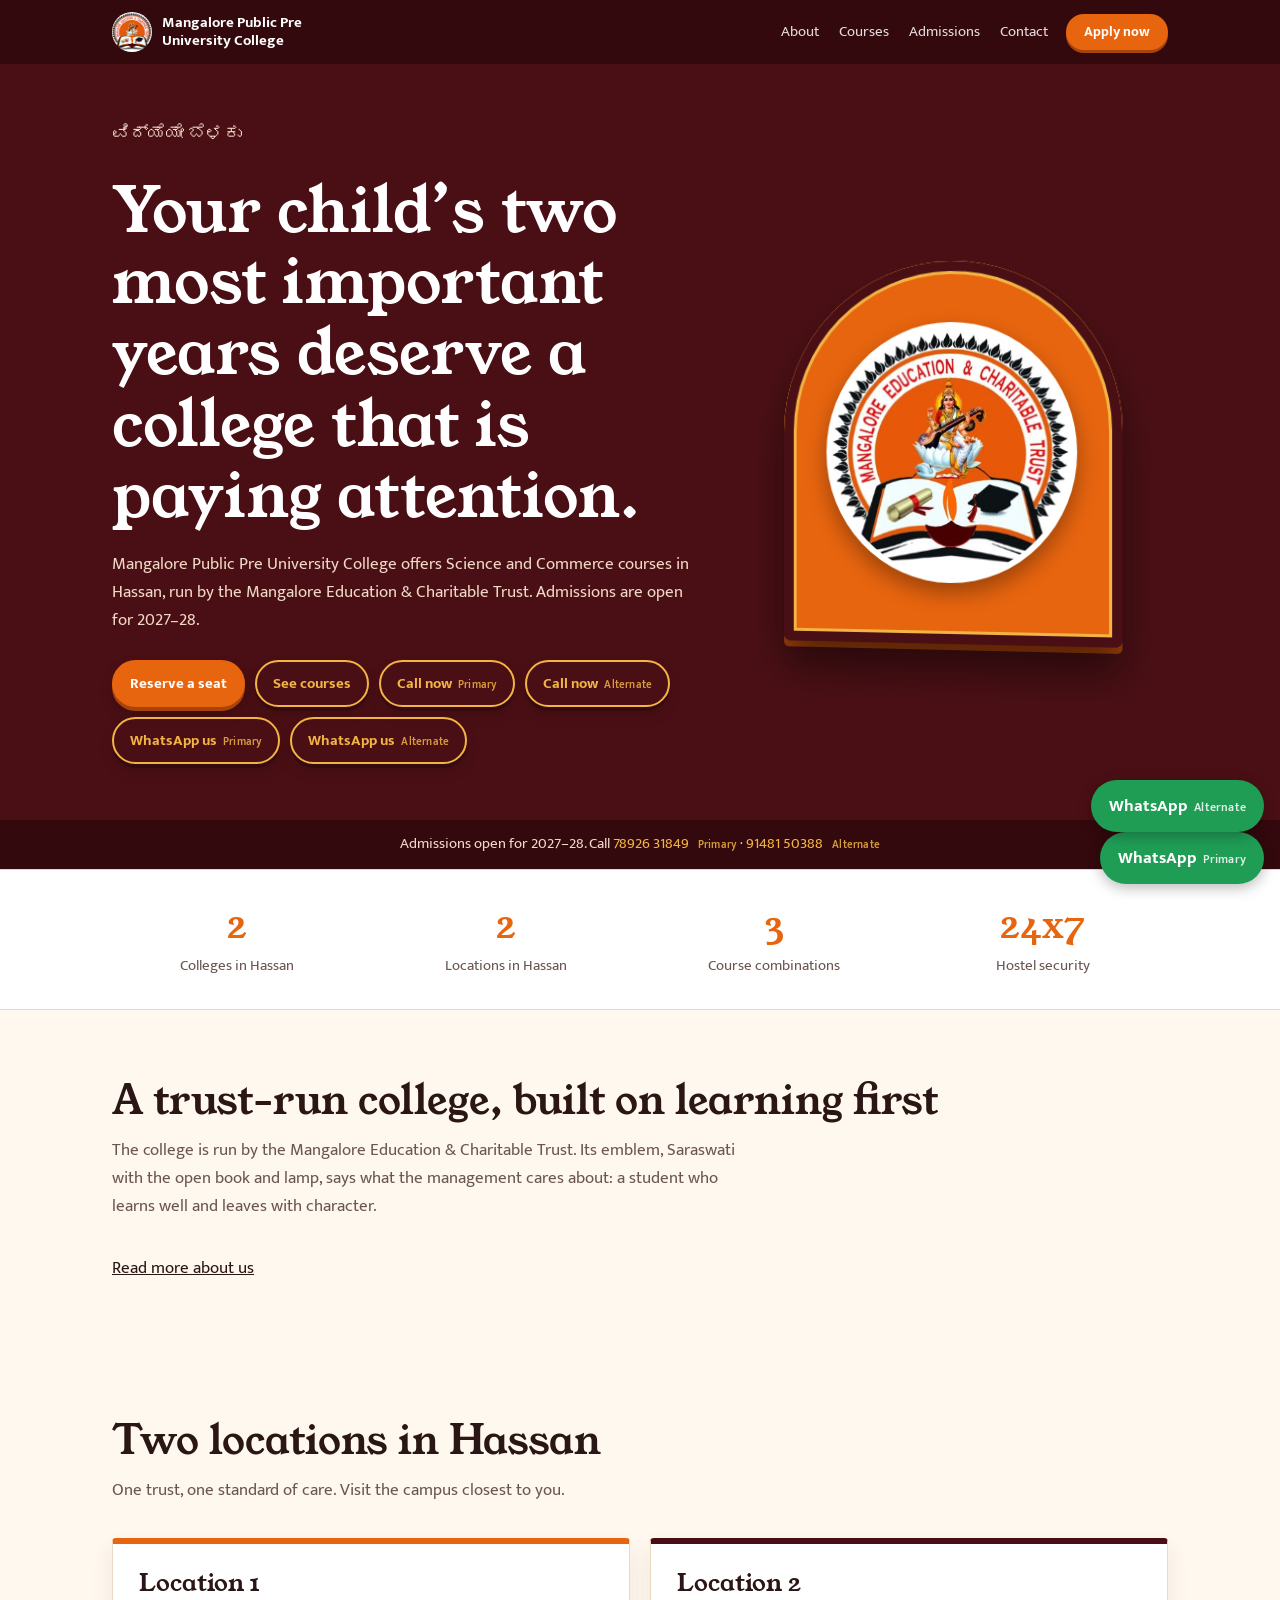
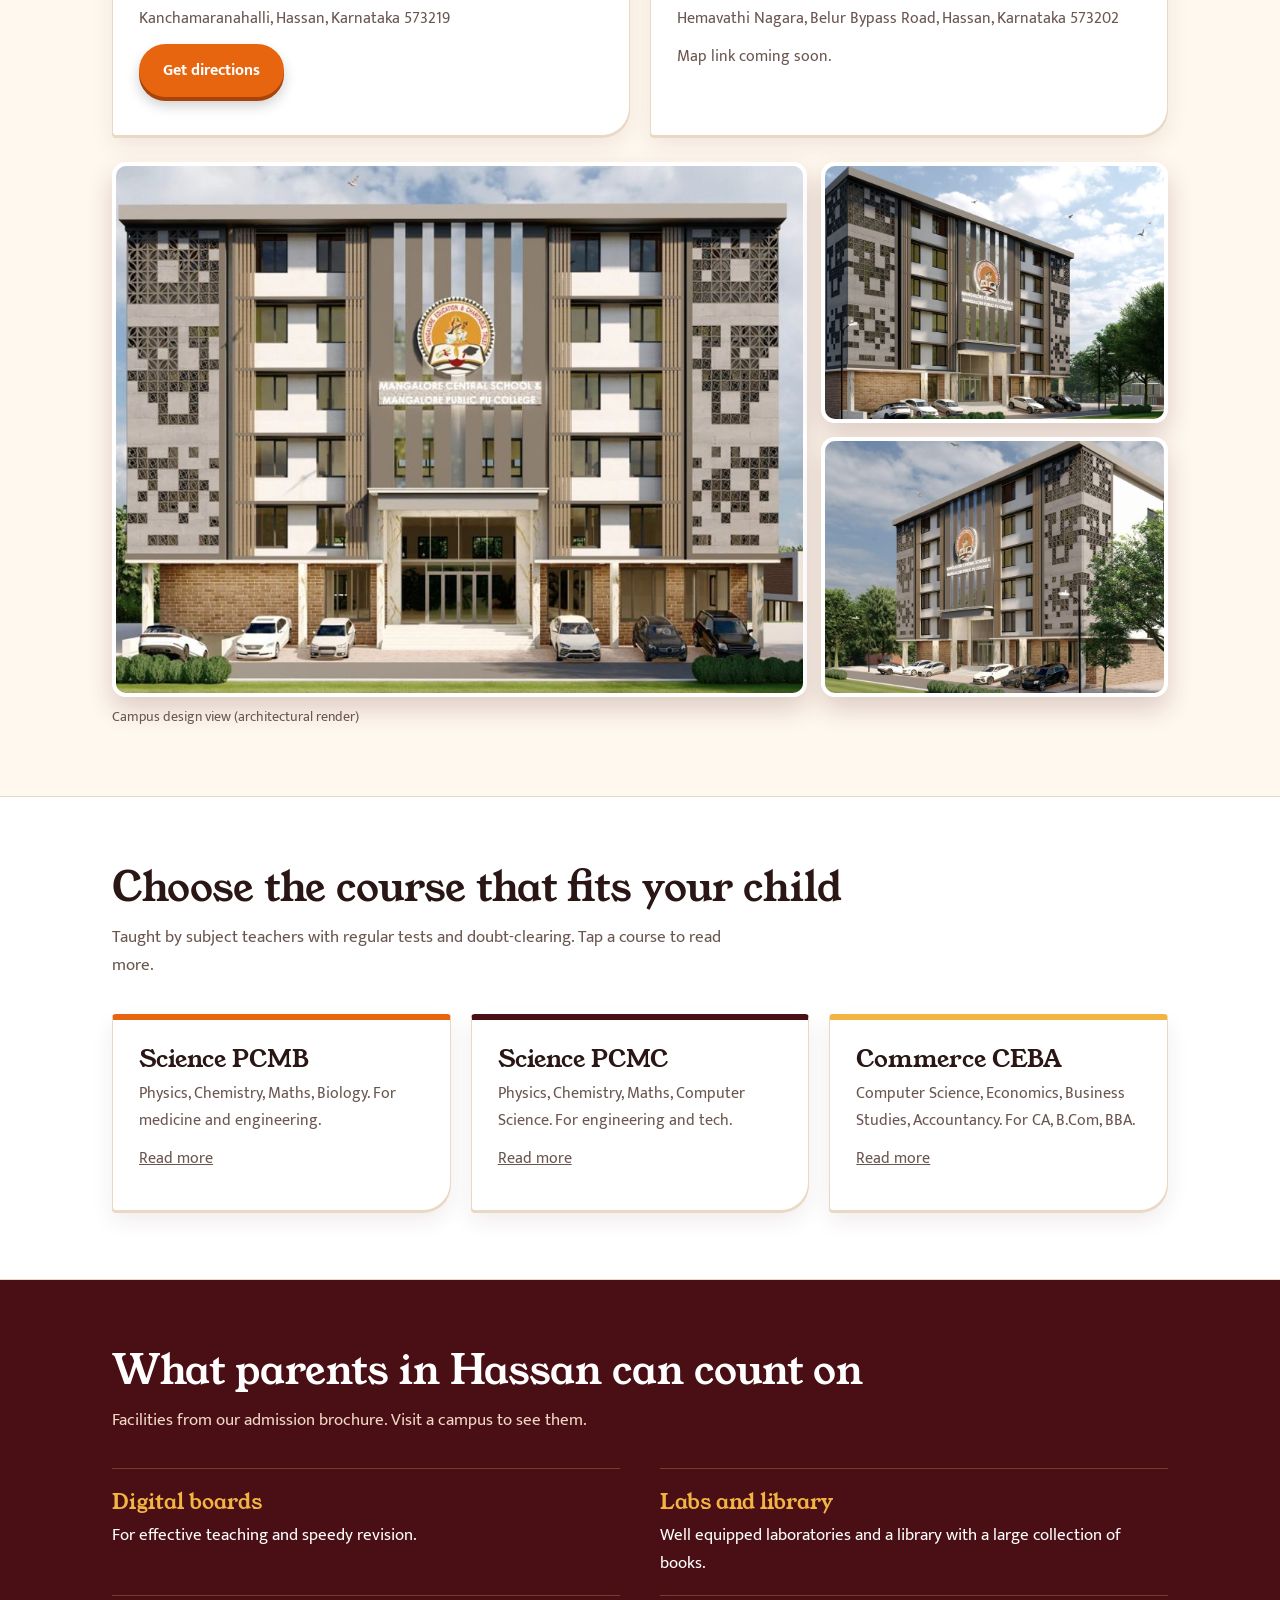
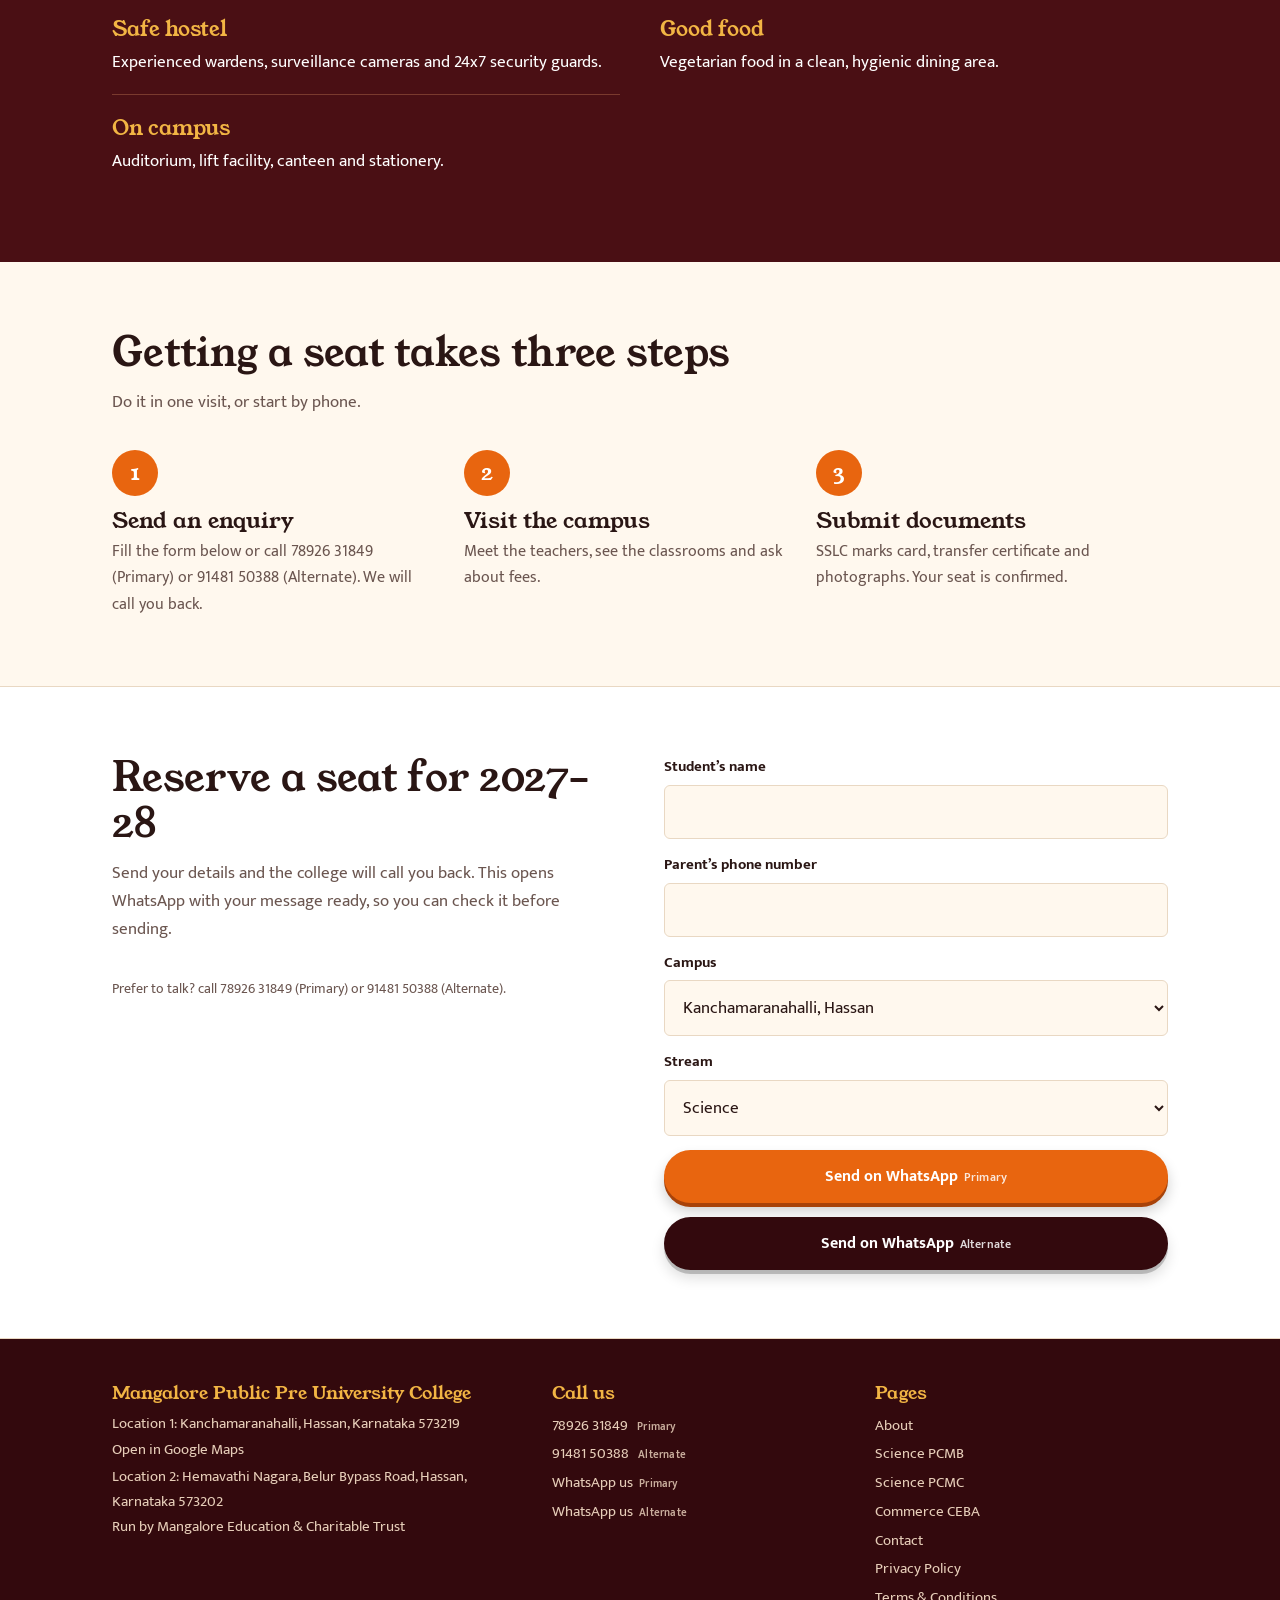
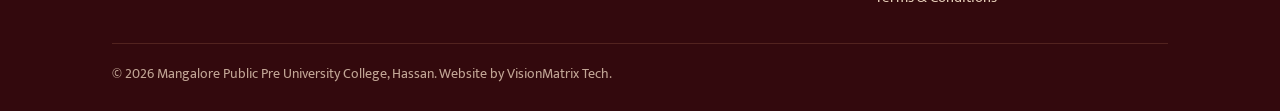
==== commit 1357a525: "Add files via upload" ====
--- a/index.html
+++ b/index.html
@@ -3,80 +3,62 @@
 <head>
 <meta charset="utf-8">
 <meta name="viewport" content="width=device-width, initial-scale=1, viewport-fit=cover">
-<title>Mangalore Public Schools, Hassan | LKG to 10th School in Hassan | Admissions 2027–28</title>
-<meta name="description" content="Mangalore Public Schools, Hassan: LKG to Class 10 with school van, library, playground and safe campus. Two locations in Hassan district. Admissions open for 2027–28.">
-<link rel="canonical" href="https://mangalorepublicschools.com/">
-<meta property="og:title" content="Mangalore Public Schools, Hassan | LKG to 10th">
-<meta property="og:description" content="LKG to Class 10 school in Hassan with school van, library and playground. Admissions open for 2027–28.">
-<meta property="og:type" content="website"><meta property="og:url" content="https://mangalorepublicschools.com/"><meta property="og:image" content="https://mangalorepublicschools.com/img/campus-front.jpg"><meta property="og:locale" content="en_IN">
+<title>Mangalore Public Pre University College, Hassan | Admissions 2027–28</title>
+<meta name="description" content="Mangalore Public Pre University College, Hassan. Science (PCMB, PCMC) and Commerce (CEBA) PU courses with hostel facility. Admissions open for 2027–28.">
 <link rel="preconnect" href="https://fonts.googleapis.com">
 <link rel="stylesheet" href="https://fonts.googleapis.com/css2?family=Young+Serif&family=Mukta:wght@400;500;700&display=swap">
 <link rel="stylesheet" href="style.css">
-<script type="application/ld+json">{"@context":"https://schema.org","@type":"School","name":"Mangalore Public Schools","alternateName":"Mangalore Public Schools, Hassan","url":"https://mangalorepublicschools.com/","logo":"https://mangalorepublicschools.com/img/logo.jpg","image":"https://mangalorepublicschools.com/img/campus-front.jpg","description":"School in Hassan, Karnataka teaching LKG to Class 10, run by Mangalore Education & Charitable Trust.","telephone":["+919986447378","+917892631849","+919148150388","+919481765771"],"parentOrganization":{"@type":"Organization","name":"Mangalore Education & Charitable Trust"},"areaServed":{"@type":"AdministrativeArea","name":"Hassan district, Karnataka"},"address":[{"@type":"PostalAddress","streetAddress":"Kanchamaranahalli","addressLocality":"Hassan","addressRegion":"Karnataka","postalCode":"573219","addressCountry":"IN"},{"@type":"PostalAddress","streetAddress":"Hemavathi Nagara, Belur Bypass Road","addressLocality":"Hassan","addressRegion":"Karnataka","postalCode":"573202","addressCountry":"IN"}]}</script>
-<script type="application/ld+json">{"@context":"https://schema.org","@type":"FAQPage","mainEntity":[{"@type":"Question","name":"Which classes does Mangalore Public Schools, Hassan offer?","acceptedAnswer":{"@type":"Answer","text":"We teach LKG, UKG and Classes 1 to 10."}},{"@type":"Question","name":"Where are the schools in Hassan?","acceptedAnswer":{"@type":"Answer","text":"Kanchamaranahalli, Hassan 573219 and Hemavathi Nagara, Belur Bypass Road, Hassan 573202."}},{"@type":"Question","name":"Is there a school van?","acceptedAnswer":{"@type":"Answer","text":"Yes. Call the school to ask about van routes and fees for your area."}},{"@type":"Question","name":"How do I apply for 2027–28?","acceptedAnswer":{"@type":"Answer","text":"Send the enquiry form or call 99864 47378, visit the campus, then submit documents to confirm the seat."}}]}</script>
-</head>
+<link rel="canonical" href="https://mangalorepublicpreuniversitycolleges.com/"><meta property="og:image" content="https://mangalorepublicpreuniversitycolleges.com/img/campus-front.jpg"><script type="application/ld+json">{"@context": "https://schema.org", "@type": "EducationalOrganization", "name": "Mangalore Public Pre University College", "alternateName": "Mangalore Public Pre University College, Hassan", "url": "https://mangalorepublicpreuniversitycolleges.com/", "logo": "https://mangalorepublicpreuniversitycolleges.com/img/logo.jpg", "image": "https://mangalorepublicpreuniversitycolleges.com/img/campus-front.jpg", "telephone": ["+917892631849", "+919148150388"], "parentOrganization": {"@type": "Organization", "name": "Mangalore Education & Charitable Trust"}, "address": [{"@type": "PostalAddress", "streetAddress": "Kanchamaranahalli", "addressLocality": "Hassan", "addressRegion": "Karnataka", "postalCode": "573219", "addressCountry": "IN"}, {"@type": "PostalAddress", "streetAddress": "Hemavathi Nagara, Belur Bypass Road", "addressLocality": "Hassan", "addressRegion": "Karnataka", "postalCode": "573202", "addressCountry": "IN"}]}</script></head>
 <body>
 <header><div class="w">
-<a class="brand" href="index.html"><img src="img/logo.jpg" alt="Mangalore Education and Charitable Trust emblem"><span>Mangalore Public<br>Schools, Hassan</span></a>
-<nav aria-label="Main"><a href="about.html">About</a><a href="classes.html">Classes</a><a href="school-van.html">School Van</a><a href="library.html">Library</a><a href="playground.html">Playground</a><a href="facilities.html">Facilities</a><a href="contact.html">Contact</a></nav>
+<a class="brand" href="#top"><img src="img/logo.jpg" alt="Mangalore Education and Charitable Trust emblem"><span>Mangalore Public Pre<br>University College</span></a>
+<nav aria-label="Main"><a href="about.html">About</a><a href="index.html#courses">Courses</a><a href="index.html#admissions">Admissions</a><a href="contact.html">Contact</a></nav>
 <a class="btn" href="index.html#apply">Apply now</a>
-<details class="mm"><summary>Menu</summary><nav aria-label="Mobile"><a href="about.html">About</a><a href="classes.html">Classes</a><a href="school-van.html">School Van</a><a href="library.html">Library</a><a href="playground.html">Playground</a><a href="facilities.html">Facilities</a><a href="contact.html">Contact</a></nav></details>
+<details class="mm"><summary>Menu</summary><nav aria-label="Mobile"><a href="about.html">About</a><a href="index.html#courses">Courses</a><a href="index.html#admissions">Admissions</a><a href="contact.html">Contact</a></nav></details>
 </div></header>
 
 <main id="top">
 <div class="hero"><div class="w">
 <div>
 <p class="kn" lang="kn">ವಿದ್ಯೆಯೇ ಬೆಳಕು</p>
-<h1>A school in Hassan where every child, LKG to Class 10, is known by name.</h1>
-<p>Mangalore Public Schools teach children from LKG to Class 10 in Hassan, run by the Mangalore Education &amp; Charitable Trust. Admissions are open for 2027–28.</p>
-<div class="cta"><a class="btn" href="#apply">Reserve a seat</a><a class="btn ghost" href="#classes">See classes</a><a class="btn ghost" href="tel:+919986447378">Call now</a><a class="btn ghost" href="https://wa.me/919986447378">WhatsApp us</a></div>
+<h1>Your child’s two most important years deserve a college that is paying attention.</h1>
+<p>Mangalore Public Pre University College offers Science and Commerce courses in Hassan, run by the Mangalore Education &amp; Charitable Trust. Admissions are open for 2027–28.</p>
+<div class="cta"><a class="btn" href="#apply">Reserve a seat</a><a class="btn ghost" href="#courses">See courses</a><a class="btn ghost" href="tel:+917892631849">Call now<span class="tag">Primary</span></a><a class="btn ghost" href="tel:+919148150388">Call now<span class="tag">Alternate</span></a><a class="btn ghost" href="https://wa.me/917892631849">WhatsApp us<span class="tag">Primary</span></a><a class="btn ghost" href="https://wa.me/919148150388">WhatsApp us<span class="tag">Alternate</span></a></div>
 </div>
 <div class="arch"><img src="img/logo.jpg" alt="Trust emblem: Goddess Saraswati above an open book and lamp"></div>
 </div>
-<p class="hero-note">Admissions open for 2027–28. Call <a href="tel:+919986447378">99864 47378</a> · <a href="tel:+917892631849">78926 31849</a> · <a href="tel:+919148150388">91481 50388</a> · <a href="tel:+919481765771">94817 65771</a></p>
+<p class="hero-note">Admissions open for 2027–28. Call <a href="tel:+917892631849">78926 31849 <span class="tag">Primary</span></a> · <a href="tel:+919148150388">91481 50388 <span class="tag">Alternate</span></a></p>
 </div>
 
 <div class="nums"><div class="w"><ul>
-<li><b>LKG–10</b><span>All classes in one school</span></li>
+<li><b>2</b><span>Colleges in Hassan</span></li>
 <li><b>2</b><span>Locations in Hassan</span></li>
-<li><b>Van</b><span>School transport</span></li>
-<li><b>24x7</b><span>Campus security</span></li>
+<li><b>3</b><span>Course combinations</span></li>
+<li><b>24x7</b><span>Hostel security</span></li>
 </ul></div></div>
 
 <section id="about"><div class="w">
-<h2>A trust-run school, built on learning first</h2>
-<p class="lead">The school is run by the Mangalore Education &amp; Charitable Trust. Its emblem, Saraswati with the open book and lamp, says what the management cares about: a child who learns well and grows with character.</p>
+<h2>A trust-run college, built on learning first</h2>
+<p class="lead">The college is run by the Mangalore Education &amp; Charitable Trust. Its emblem, Saraswati with the open book and lamp, says what the management cares about: a student who learns well and leaves with character.</p>
 <p style="margin-top:14px"><a href="about.html">Read more about us</a></p>
 </div></section>
 
 <section id="campuses"><div class="w"><h2>Two locations in Hassan</h2><p class="lead">One trust, one standard of care. Visit the campus closest to you.</p>
 <div class="streams two"><article class="st"><h3>Location 1</h3><p>Kanchamaranahalli, Hassan, Karnataka 573219</p><p><a class="btn" href="https://maps.app.goo.gl/hFv1t4hXFunrWu17A?g_st=ac" rel="noopener">Get directions</a></p></article><article class="st"><h3>Location 2</h3><p>Hemavathi Nagara, Belur Bypass Road, Hassan, Karnataka 573202</p><p>Map link coming soon.</p></article></div>
-<div class="gal2"><img src="img/campus-front.jpg" alt="Mangalore Public Schools campus front view, Hassan" loading="lazy"><img src="img/campus-left.jpg" alt="Campus side view" loading="lazy"><img src="img/campus-right.jpg" alt="Campus corner view" loading="lazy"></div><p class="cap">Campus design view (architectural render)</p></div></section>
+<div class="gal2"><img src="img/campus-front.jpg" alt="Mangalore Public PU College campus front view, Hassan" loading="lazy"><img src="img/campus-left.jpg" alt="Campus side view" loading="lazy"><img src="img/campus-right.jpg" alt="Campus corner view" loading="lazy"></div><p class="cap">Campus design view (architectural render)</p></div></section>
 
-<section id="classes" style="background:var(--surf);border-block:1px solid var(--line)"><div class="w"><h2>Find the right class for your child</h2><p class="lead">Each stage has its own teachers and its own pace. Tap a stage to read more.</p>
-<div class="streams">
-<article class="st"><h3>Primary</h3><p>LKG, UKG and Classes 1 to 4. Reading, numbers and curiosity, taught through activity.</p><p><a href="classes.html#primary">Read more</a></p></article>
-<article class="st"><h3>Middle school</h3><p>Classes 5 to 7. Stronger basics in languages, maths and science.</p><p><a href="classes.html#middle">Read more</a></p></article>
-<article class="st"><h3>High school</h3><p>Classes 8 to 10. Board exam preparation with regular practice tests.</p><p><a href="classes.html#high">Read more</a></p></article>
-</div></div></section>
-
-<section id="amenities"><div class="w"><h2>Beyond the classroom</h2><p class="lead">Transport, books and play are part of school life. Tap one to read more.</p>
-<div class="streams">
-<article class="st"><h3>School van</h3><p>Safe pick-up and drop for children from Hassan and nearby areas.</p><p><a href="school-van.html">Read more</a></p></article>
-<article class="st"><h3>Library</h3><p>A reading space with story books and reference books for every stage.</p><p><a href="library.html">Read more</a></p></article>
-<article class="st"><h3>Playground</h3><p>Open space for sports, games and morning assembly.</p><p><a href="playground.html">Read more</a></p></article>
-</div>
-<p style="margin-top:22px"><a href="facilities.html">See all school facilities</a></p></div></section>
+<section id="courses" style="background:var(--surf);border-block:1px solid var(--line)"><div class="w"><h2>Choose the course that fits your child</h2><p class="lead">Taught by subject teachers with regular tests and doubt-clearing. Tap a course to read more.</p>
+<div class="streams"><article class="st"><h3>Science PCMB</h3><p>Physics, Chemistry, Maths, Biology. For medicine and engineering.</p><p><a href="science-pcmb.html">Read more</a></p></article><article class="st"><h3>Science PCMC</h3><p>Physics, Chemistry, Maths, Computer Science. For engineering and tech.</p><p><a href="science-pcmc.html">Read more</a></p></article><article class="st"><h3>Commerce CEBA</h3><p>Computer Science, Economics, Business Studies, Accountancy. For CA, B.Com, BBA.</p><p><a href="commerce-ceba.html">Read more</a></p></article></div></div></section>
 
 <section class="why"><div class="w">
 <h2>What parents in Hassan can count on</h2>
-<p class="lead">Facilities and promises from the trust. Visit a campus to see them.</p>
+<p class="lead">Facilities from our admission brochure. Visit a campus to see them.</p>
 <ul>
-<li><b>Teachers who know your child</b>Every child is known by name, not by roll number.</li>
-<li><b>Regular tests, honest reports</b>Parents see progress through the year, not only at the end.</li>
-<li><b>Safe campus</b>Surveillance cameras and security guards. Parents are told if a child is absent.</li>
-<li><b>Digital boards and labs</b>Smart teaching for revision, plus lab and computer practice.</li>
-<li><b>Fees explained clearly</b>You are told the full fee at the first visit, with no surprises.</li>
+<li><b>Digital boards</b>For effective teaching and speedy revision.</li>
+<li><b>Labs and library</b>Well equipped laboratories and a library with a large collection of books.</li>
+<li><b>Safe hostel</b>Experienced wardens, surveillance cameras and 24x7 security guards.</li>
+<li><b>Good food</b>Vegetarian food in a clean, hygienic dining area.</li>
+<li><b>On campus</b>Auditorium, lift facility, canteen and stationery.</li>
 </ul>
 </div></section>
 
@@ -84,48 +66,42 @@
 <h2>Getting a seat takes three steps</h2>
 <p class="lead">Do it in one visit, or start by phone.</p>
 <div class="steps">
-<div><h3>Send an enquiry</h3><p>Fill the form below or call 099864 47378. We will call you back.</p></div>
+<div><h3>Send an enquiry</h3><p>Fill the form below or call 78926 31849 (Primary) or 91481 50388 (Alternate). We will call you back.</p></div>
 <div><h3>Visit the campus</h3><p>Meet the teachers, see the classrooms and ask about fees.</p></div>
-<div><h3>Submit documents</h3><p>Birth certificate, previous school’s transfer certificate, Aadhaar and photographs. Your child’s seat is confirmed.</p></div>
+<div><h3>Submit documents</h3><p>SSLC marks card, transfer certificate and photographs. Your seat is confirmed.</p></div>
 </div></div></section>
 
-<section class="seo" style="padding-top:0"><div class="w">
-<h2>School in Hassan, Karnataka</h2>
-<p>Looking for a school in Hassan for LKG to Class 10? Mangalore Public Schools has two locations in Hassan: Kanchamaranahalli and Hemavathi Nagara on Belur Bypass Road. Families across Hassan district choose us for caring teachers, a safe campus, a school van, a library and a playground.</p>
-<p>Whether you are searching for LKG and UKG admission, a primary school, or a high school for Classes 8 to 10 in Hassan, call us on 99864 47378 to book a campus visit.</p>
-</div></section>
 
 <section class="apply" id="apply"><div class="w">
 <div>
 <h2>Reserve a seat for 2027–28</h2>
-<p class="lead">Send your details and the school will call you back. This opens WhatsApp with your message ready, so you can check it before sending.</p>
-<p class="small">Prefer to talk? Call 099864 47378.</p>
+<p class="lead">Send your details and the college will call you back. This opens WhatsApp with your message ready, so you can check it before sending.</p>
+<p class="small">Prefer to talk? call 78926 31849 (Primary) or 91481 50388 (Alternate).</p>
 </div>
 <form id="f">
-<label>Child’s name<input name="n" required autocomplete="name"></label>
+<label>Student’s name<input name="n" required autocomplete="name"></label>
 <label>Parent’s phone number<input name="p" type="tel" inputmode="tel" required autocomplete="tel" pattern="[0-9+ ]{10,14}"></label>
-<label>Class applying for<select name="k"><option>LKG</option><option>UKG</option><option>Class 1</option><option>Class 2</option><option>Class 3</option><option>Class 4</option><option>Class 5</option><option>Class 6</option><option>Class 7</option><option>Class 8</option><option>Class 9</option><option>Class 10</option><option>Not sure yet</option></select></label>
-<label>Campus<select name="c"><option>Kanchamaranahalli, Hassan</option><option>Hemavathi Nagara, Belur Bypass Road, Hassan</option><option>Not sure yet</option></select></label>
-<label>School van needed?<select name="v"><option>Not sure yet</option><option>Yes</option><option>No</option></select></label>
-<button class="btn" type="submit">Send on WhatsApp</button>
+<label>Campus<select name="c"><option>Kanchamaranahalli, Hassan</option><option>Other campus, Hassan</option><option>Not sure yet</option></select></label>
+<label>Stream<select name="s"><option>Science</option><option>Commerce</option><option>Not sure yet</option></select></label>
+<button class="btn" type="submit" value="pri">Send on WhatsApp<span class="tag">Primary</span></button> <button class="btn alt" type="submit" value="alt">Send on WhatsApp<span class="tag">Alternate</span></button>
 </form>
 </div></section>
 </main>
 
 <footer id="contact"><div class="w">
-<div><h3>Mangalore Public Schools, Hassan</h3><p>Location 1: Kanchamaranahalli, Hassan, Karnataka 573219</p><a href="https://maps.app.goo.gl/hFv1t4hXFunrWu17A?g_st=ac" rel="noopener">Open in Google Maps</a><p>Location 2: Hemavathi Nagara, Belur Bypass Road, Hassan, Karnataka 573202</p><p>Run by Mangalore Education &amp; Charitable Trust</p></div>
-<div><h3>Call us</h3><a href="tel:+919986447378">99864 47378</a><a href="tel:+917892631849">78926 31849</a><a href="tel:+919148150388">91481 50388</a><a href="tel:+919481765771">94817 65771</a><a href="https://wa.me/919986447378">WhatsApp us</a></div>
-<div><h3>Pages</h3><a href="about.html">About</a><a href="classes.html">Classes LKG–10</a><a href="school-van.html">School Van</a><a href="library.html">Library</a><a href="playground.html">Playground</a><a href="facilities.html">Facilities</a><a href="contact.html">Contact</a><a href="privacy-policy.html">Privacy Policy</a><a href="terms-and-conditions.html">Terms &amp; Conditions</a></div>
-<p class="copy">© 2026 Mangalore Public Schools, Hassan. Website by VisionMatrix Tech.</p>
+<div><h3>Mangalore Public Pre University College</h3><p>Location 1: Kanchamaranahalli, Hassan, Karnataka 573219</p><a href="https://maps.app.goo.gl/hFv1t4hXFunrWu17A?g_st=ac" rel="noopener">Open in Google Maps</a><p>Location 2: Hemavathi Nagara, Belur Bypass Road, Hassan, Karnataka 573202</p><p>Run by Mangalore Education &amp; Charitable Trust</p></div>
+<div><h3>Call us</h3><a href="tel:+917892631849">78926 31849 <span class="tag">Primary</span></a><a href="tel:+919148150388">91481 50388 <span class="tag">Alternate</span></a><a href="https://wa.me/917892631849">WhatsApp us<span class="tag">Primary</span></a><a href="https://wa.me/919148150388">WhatsApp us<span class="tag">Alternate</span></a></div>
+<div><h3>Pages</h3><a href="about.html">About</a><a href="science-pcmb.html">Science PCMB</a><a href="science-pcmc.html">Science PCMC</a><a href="commerce-ceba.html">Commerce CEBA</a><a href="contact.html">Contact</a><a href="privacy-policy.html">Privacy Policy</a><a href="terms-and-conditions.html">Terms &amp; Conditions</a></div>
+<p class="copy">© 2026 Mangalore Public Pre University College, Hassan. Website by VisionMatrix Tech.</p>
 </div></footer>
-<div class="bar"><a href="tel:+919986447378">Call</a><a class="wa" href="https://wa.me/919986447378?text=Hello%2C%20I%20want%20to%20know%20about%20school%20admissions">WhatsApp</a><a class="ap" href="index.html#apply">Apply</a></div>
-<a class="fab" href="https://wa.me/919986447378?text=Hello%2C%20I%20want%20to%20know%20about%20school%20admissions" aria-label="Chat on WhatsApp">WhatsApp</a>
+<div class="bar"><a href="tel:+917892631849">Call<span class="tag">Primary</span></a><a href="tel:+919148150388">Call<span class="tag">Alternate</span></a><a class="wa" href="https://wa.me/917892631849?text=Hello%2C%20I%20want%20to%20know%20about%20admissions">WhatsApp<span class="tag">Primary</span></a><a class="wa" href="https://wa.me/919148150388?text=Hello%2C%20I%20want%20to%20know%20about%20admissions">WhatsApp<span class="tag">Alternate</span></a></div>
+<a class="fab" href="https://wa.me/917892631849?text=Hello%2C%20I%20want%20to%20know%20about%20admissions" aria-label="Chat on WhatsApp">WhatsApp<span class="tag">Primary</span></a><a class="fab fab2" href="https://wa.me/919148150388?text=Hello%2C%20I%20want%20to%20know%20about%20admissions" aria-label="Chat on WhatsApp">WhatsApp<span class="tag">Alternate</span></a>
 
 <script>
 document.getElementById('f').addEventListener('submit',function(e){
 e.preventDefault();var d=new FormData(this);
-var t='School admission enquiry for 2027–28.\nChild: '+d.get('n')+'\nClass: '+d.get('k')+'\nCampus: '+d.get('c')+'\nSchool van: '+d.get('v')+'\nParent phone: '+d.get('p');
-window.open('https://wa.me/919986447378?text='+encodeURIComponent(t),'_blank');
+var t='Admission enquiry for 2027–28.\nStudent: '+d.get('n')+'\nStream: '+d.get('s')+'\nCampus: '+d.get('c')+'\nParent phone: '+d.get('p');
+window.open('https://wa.me/'+((e.submitter&&e.submitter.value==='alt')?'919148150388':'917892631849')+'?text='+encodeURIComponent(t),'_blank');
 });
 </script>
 </body>
--- a/style.css
+++ b/style.css
@@ -110,10 +110,8 @@
 .gal2 img:first-child{grid-row:1/3;min-height:320px}.gal2 img:not(:first-child){aspect-ratio:4/3}.cap{font-size:14px;color:var(--mute);margin-top:8px}
 @media(hover:hover){.arch:hover{transform:perspective(900px) rotateY(0)}.st:hover,.card:hover{transform:perspective(800px) translateY(-6px) rotateX(2deg);box-shadow:0 18px 32px #4a0f1426}.gal2 img:hover{transform:perspective(800px) rotateY(-4deg) scale(1.02)}}
 .bar{display:none}
-@media(max-width:820px){.bar{display:grid;grid-template-columns:repeat(3,1fr);gap:8px;position:fixed;left:0;right:0;bottom:0;z-index:40;background:var(--deep);padding:8px 10px calc(8px + env(safe-area-inset-bottom,0px));box-shadow:0 -6px 16px #0005}.bar a{text-align:center;text-decoration:none;color:#fff;font-weight:700;font-size:15px;padding:10px 4px;border-radius:999px;background:#ffffff1f}.bar a.wa{background:#1f9d55}.bar a.ap{background:var(--saffron)}.fab{display:none}body{padding-bottom:72px}.arch{aspect-ratio:4/4.2}.gal2{grid-template-columns:1fr 1fr}.gal2 img:first-child{grid-column:1/3;grid-row:auto;min-height:0;aspect-ratio:16/10}}
+@media(max-width:820px){.bar{display:grid;grid-template-columns:repeat(4,1fr);gap:8px;position:fixed;left:0;right:0;bottom:0;z-index:40;background:var(--deep);padding:8px 10px calc(8px + env(safe-area-inset-bottom,0px));box-shadow:0 -6px 16px #0005}.bar a{text-align:center;text-decoration:none;color:#fff;font-weight:700;font-size:13px;line-height:1.2;padding:8px 2px;border-radius:14px;background:#ffffff1f}.bar .tag{display:block;margin:2px 0 0}.bar a.wa{background:#1f9d55}.bar a.ap{background:var(--saffron)}.fab{display:none}body{padding-bottom:72px}.arch{aspect-ratio:4/4.2}.gal2{grid-template-columns:1fr 1fr}.gal2 img:first-child{grid-column:1/3;grid-row:auto;min-height:0;aspect-ratio:16/10}}
 @media(prefers-reduced-motion:reduce){.btn,.arch,.st,.card,.gal2 img{transition:none;transform:none!important}}
 .cta .btn{padding:9px 16px;font-size:15px}.cta{gap:10px}
 
-/*school*/
-nav{gap:16px;font-size:14.5px}
-.seo p{max-width:46em;margin-bottom:12px;color:var(--mute)}
+.tag{font-size:.72em;font-weight:600;opacity:.85;margin-left:6px;letter-spacing:.2px}.btn.alt{background:var(--deep);box-shadow:0 4px 0 #0003,0 8px 14px #0002}.fab2{bottom:calc(68px + env(safe-area-inset-bottom,0px))}
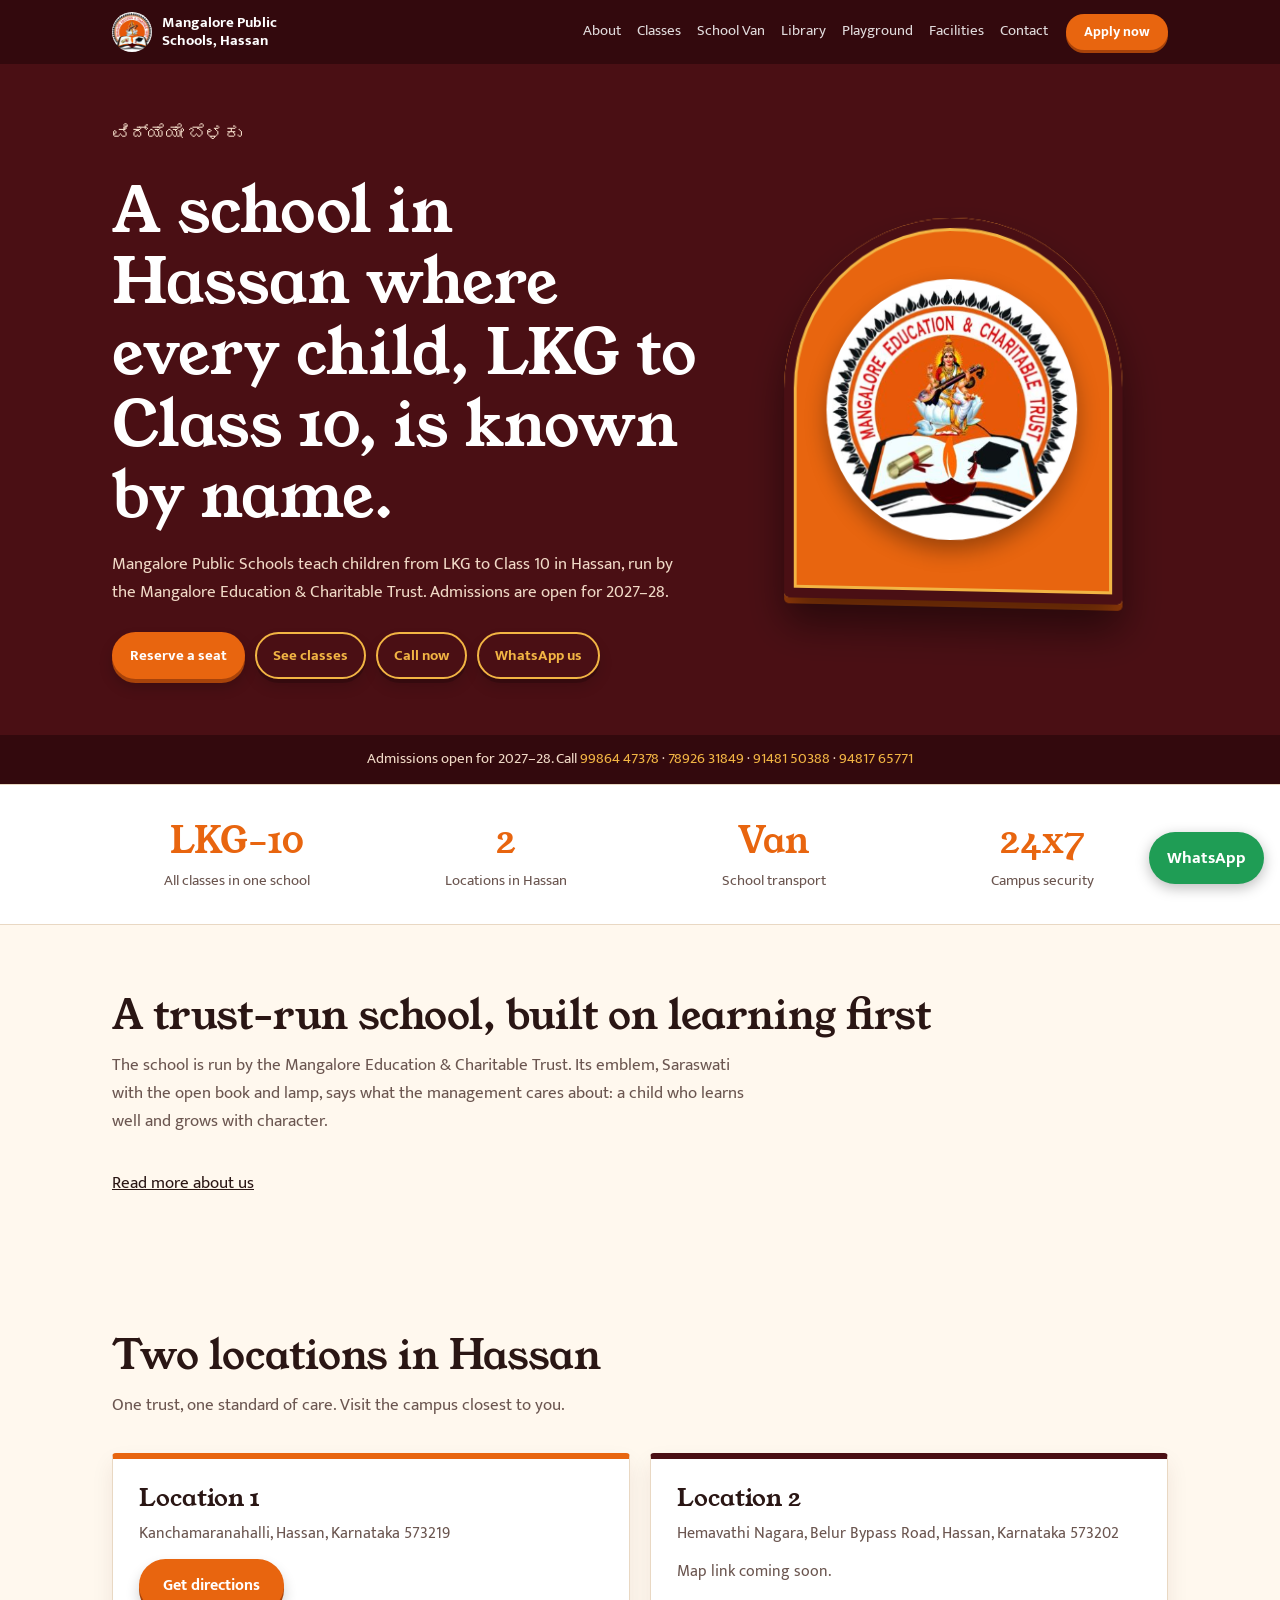
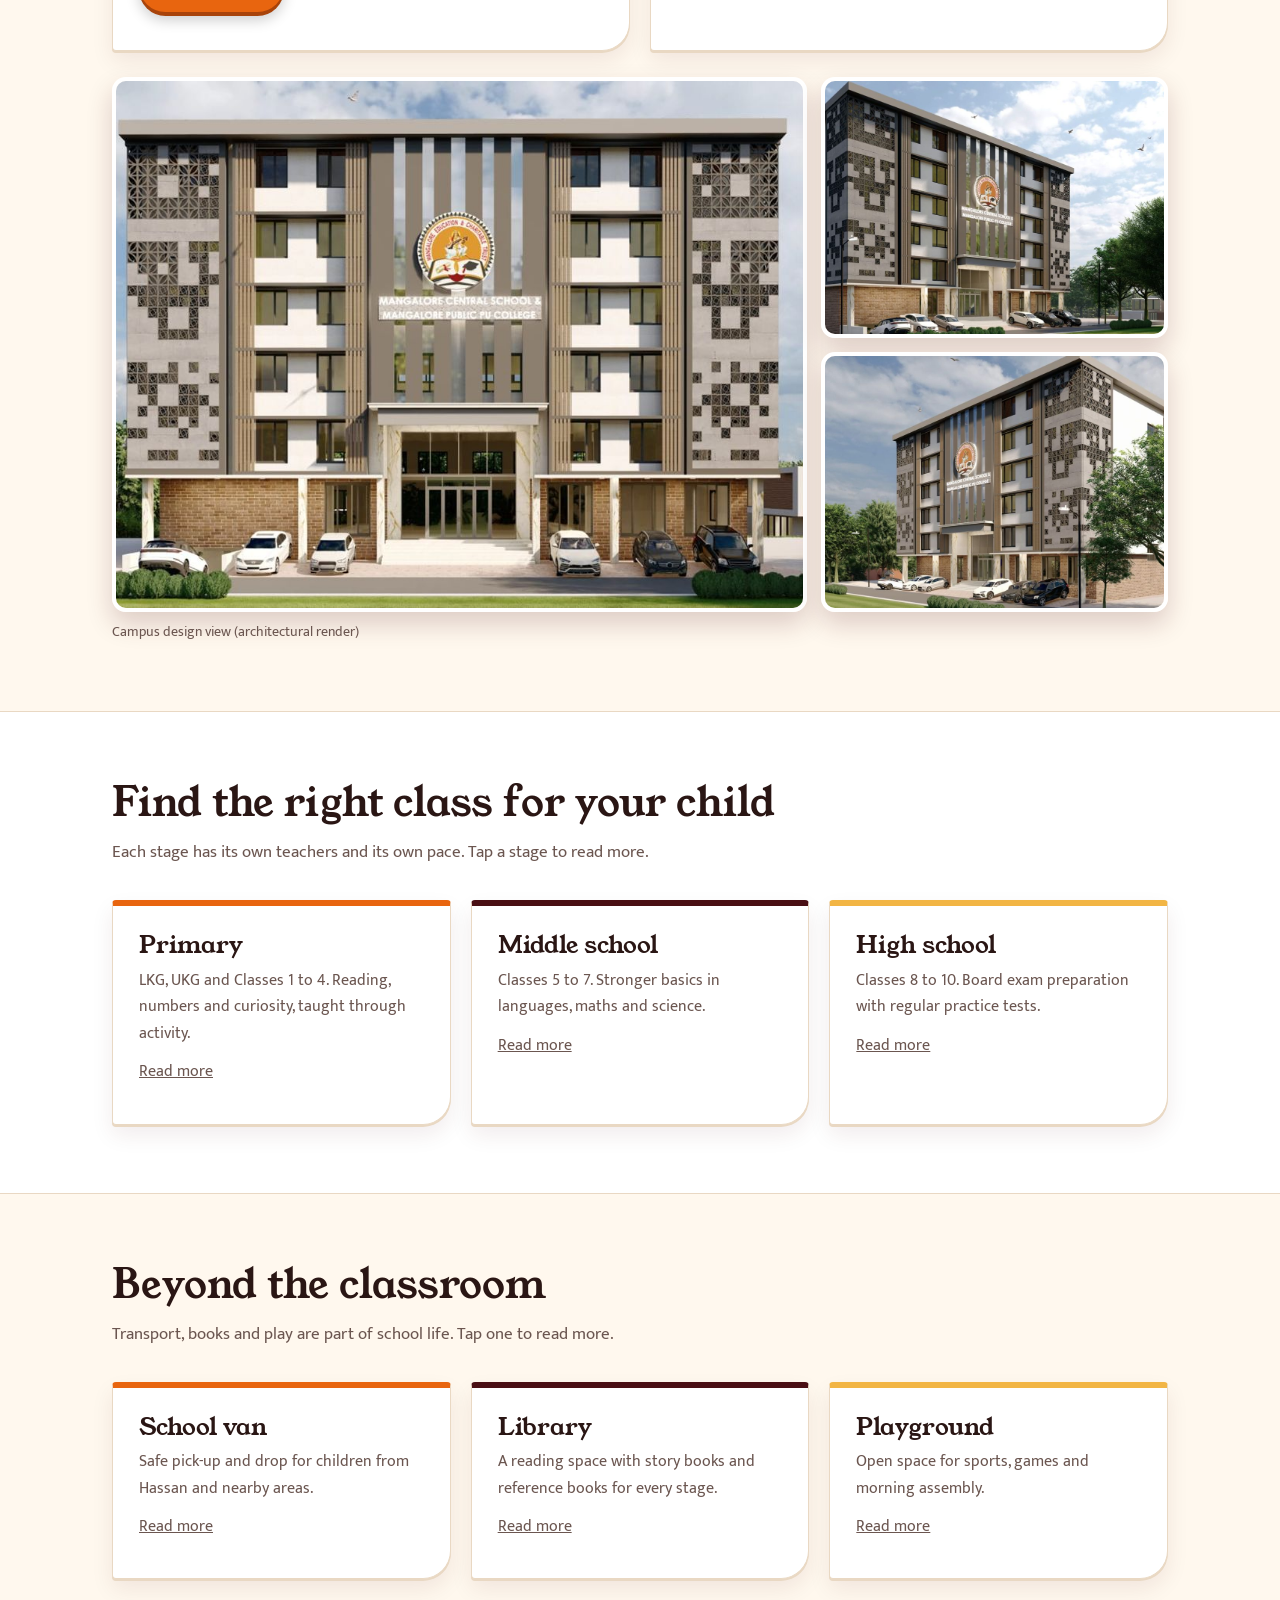
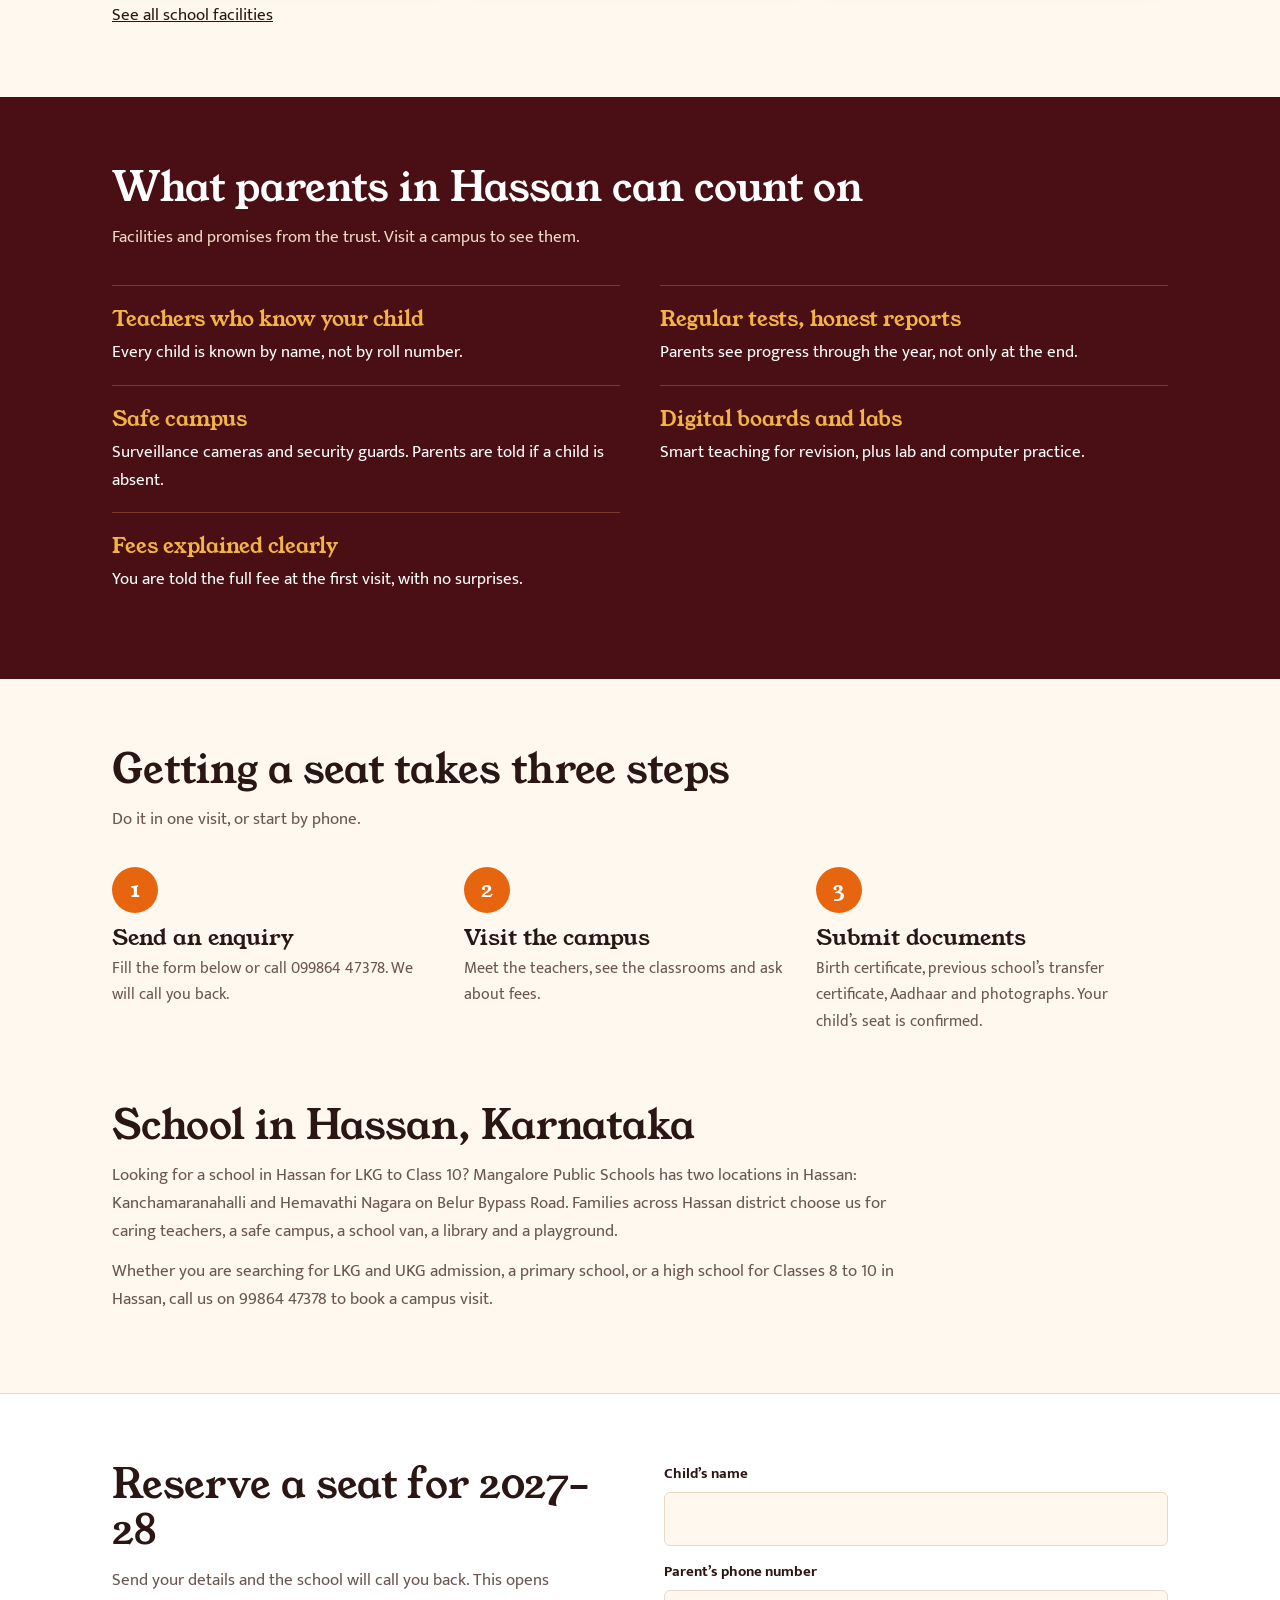
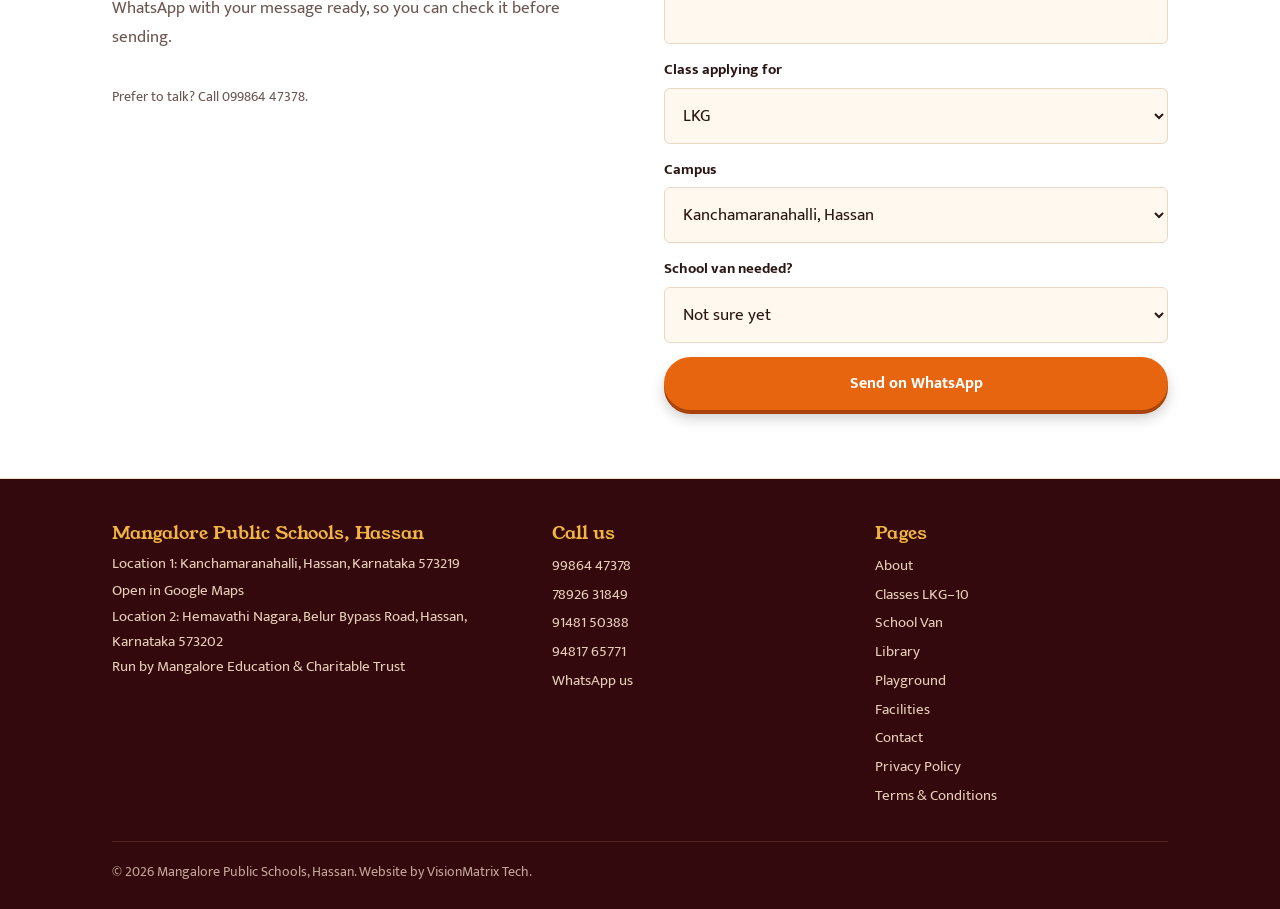
==== commit c0432aef: "Add files via upload" ====
--- a/index.html
+++ b/index.html
@@ -3,62 +3,80 @@
 <head>
 <meta charset="utf-8">
 <meta name="viewport" content="width=device-width, initial-scale=1, viewport-fit=cover">
-<title>Mangalore Public Pre University College, Hassan | Admissions 2027–28</title>
-<meta name="description" content="Mangalore Public Pre University College, Hassan. Science (PCMB, PCMC) and Commerce (CEBA) PU courses with hostel facility. Admissions open for 2027–28.">
+<title>Mangalore Public Schools, Hassan | LKG to 10th School in Hassan | Admissions 2027–28</title>
+<meta name="description" content="Mangalore Public Schools, Hassan: LKG to Class 10 with school van, library, playground and safe campus. Two locations in Hassan district. Admissions open for 2027–28.">
+<link rel="canonical" href="https://mangalorepublicschools.com/">
+<meta property="og:title" content="Mangalore Public Schools, Hassan | LKG to 10th">
+<meta property="og:description" content="LKG to Class 10 school in Hassan with school van, library and playground. Admissions open for 2027–28.">
+<meta property="og:type" content="website"><meta property="og:url" content="https://mangalorepublicschools.com/"><meta property="og:image" content="https://mangalorepublicschools.com/img/campus-front.jpg"><meta property="og:locale" content="en_IN">
 <link rel="preconnect" href="https://fonts.googleapis.com">
 <link rel="stylesheet" href="https://fonts.googleapis.com/css2?family=Young+Serif&family=Mukta:wght@400;500;700&display=swap">
 <link rel="stylesheet" href="style.css">
-<link rel="canonical" href="https://mangalorepublicpreuniversitycolleges.com/"><meta property="og:image" content="https://mangalorepublicpreuniversitycolleges.com/img/campus-front.jpg"><script type="application/ld+json">{"@context": "https://schema.org", "@type": "EducationalOrganization", "name": "Mangalore Public Pre University College", "alternateName": "Mangalore Public Pre University College, Hassan", "url": "https://mangalorepublicpreuniversitycolleges.com/", "logo": "https://mangalorepublicpreuniversitycolleges.com/img/logo.jpg", "image": "https://mangalorepublicpreuniversitycolleges.com/img/campus-front.jpg", "telephone": ["+917892631849", "+919148150388"], "parentOrganization": {"@type": "Organization", "name": "Mangalore Education & Charitable Trust"}, "address": [{"@type": "PostalAddress", "streetAddress": "Kanchamaranahalli", "addressLocality": "Hassan", "addressRegion": "Karnataka", "postalCode": "573219", "addressCountry": "IN"}, {"@type": "PostalAddress", "streetAddress": "Hemavathi Nagara, Belur Bypass Road", "addressLocality": "Hassan", "addressRegion": "Karnataka", "postalCode": "573202", "addressCountry": "IN"}]}</script></head>
+<script type="application/ld+json">{"@context":"https://schema.org","@type":"School","name":"Mangalore Public Schools","alternateName":"Mangalore Public Schools, Hassan","url":"https://mangalorepublicschools.com/","logo":"https://mangalorepublicschools.com/img/logo.jpg","image":"https://mangalorepublicschools.com/img/campus-front.jpg","description":"School in Hassan, Karnataka teaching LKG to Class 10, run by Mangalore Education & Charitable Trust.","telephone":["+919986447378","+917892631849","+919148150388","+919481765771"],"parentOrganization":{"@type":"Organization","name":"Mangalore Education & Charitable Trust"},"areaServed":{"@type":"AdministrativeArea","name":"Hassan district, Karnataka"},"address":[{"@type":"PostalAddress","streetAddress":"Kanchamaranahalli","addressLocality":"Hassan","addressRegion":"Karnataka","postalCode":"573219","addressCountry":"IN"},{"@type":"PostalAddress","streetAddress":"Hemavathi Nagara, Belur Bypass Road","addressLocality":"Hassan","addressRegion":"Karnataka","postalCode":"573202","addressCountry":"IN"}]}</script>
+<script type="application/ld+json">{"@context":"https://schema.org","@type":"FAQPage","mainEntity":[{"@type":"Question","name":"Which classes does Mangalore Public Schools, Hassan offer?","acceptedAnswer":{"@type":"Answer","text":"We teach LKG, UKG and Classes 1 to 10."}},{"@type":"Question","name":"Where are the schools in Hassan?","acceptedAnswer":{"@type":"Answer","text":"Kanchamaranahalli, Hassan 573219 and Hemavathi Nagara, Belur Bypass Road, Hassan 573202."}},{"@type":"Question","name":"Is there a school van?","acceptedAnswer":{"@type":"Answer","text":"Yes. Call the school to ask about van routes and fees for your area."}},{"@type":"Question","name":"How do I apply for 2027–28?","acceptedAnswer":{"@type":"Answer","text":"Send the enquiry form or call 99864 47378, visit the campus, then submit documents to confirm the seat."}}]}</script>
+</head>
 <body>
 <header><div class="w">
-<a class="brand" href="#top"><img src="img/logo.jpg" alt="Mangalore Education and Charitable Trust emblem"><span>Mangalore Public Pre<br>University College</span></a>
-<nav aria-label="Main"><a href="about.html">About</a><a href="index.html#courses">Courses</a><a href="index.html#admissions">Admissions</a><a href="contact.html">Contact</a></nav>
+<a class="brand" href="index.html"><img src="img/logo.jpg" alt="Mangalore Education and Charitable Trust emblem"><span>Mangalore Public<br>Schools, Hassan</span></a>
+<nav aria-label="Main"><a href="about.html">About</a><a href="classes.html">Classes</a><a href="school-van.html">School Van</a><a href="library.html">Library</a><a href="playground.html">Playground</a><a href="facilities.html">Facilities</a><a href="contact.html">Contact</a></nav>
 <a class="btn" href="index.html#apply">Apply now</a>
-<details class="mm"><summary>Menu</summary><nav aria-label="Mobile"><a href="about.html">About</a><a href="index.html#courses">Courses</a><a href="index.html#admissions">Admissions</a><a href="contact.html">Contact</a></nav></details>
+<details class="mm"><summary>Menu</summary><nav aria-label="Mobile"><a href="about.html">About</a><a href="classes.html">Classes</a><a href="school-van.html">School Van</a><a href="library.html">Library</a><a href="playground.html">Playground</a><a href="facilities.html">Facilities</a><a href="contact.html">Contact</a></nav></details>
 </div></header>
 
 <main id="top">
 <div class="hero"><div class="w">
 <div>
 <p class="kn" lang="kn">ವಿದ್ಯೆಯೇ ಬೆಳಕು</p>
-<h1>Your child’s two most important years deserve a college that is paying attention.</h1>
-<p>Mangalore Public Pre University College offers Science and Commerce courses in Hassan, run by the Mangalore Education &amp; Charitable Trust. Admissions are open for 2027–28.</p>
-<div class="cta"><a class="btn" href="#apply">Reserve a seat</a><a class="btn ghost" href="#courses">See courses</a><a class="btn ghost" href="tel:+917892631849">Call now<span class="tag">Primary</span></a><a class="btn ghost" href="tel:+919148150388">Call now<span class="tag">Alternate</span></a><a class="btn ghost" href="https://wa.me/917892631849">WhatsApp us<span class="tag">Primary</span></a><a class="btn ghost" href="https://wa.me/919148150388">WhatsApp us<span class="tag">Alternate</span></a></div>
+<h1>A school in Hassan where every child, LKG to Class 10, is known by name.</h1>
+<p>Mangalore Public Schools teach children from LKG to Class 10 in Hassan, run by the Mangalore Education &amp; Charitable Trust. Admissions are open for 2027–28.</p>
+<div class="cta"><a class="btn" href="#apply">Reserve a seat</a><a class="btn ghost" href="#classes">See classes</a><a class="btn ghost" href="tel:+919986447378">Call now</a><a class="btn ghost" href="https://wa.me/919986447378">WhatsApp us</a></div>
 </div>
 <div class="arch"><img src="img/logo.jpg" alt="Trust emblem: Goddess Saraswati above an open book and lamp"></div>
 </div>
-<p class="hero-note">Admissions open for 2027–28. Call <a href="tel:+917892631849">78926 31849 <span class="tag">Primary</span></a> · <a href="tel:+919148150388">91481 50388 <span class="tag">Alternate</span></a></p>
+<p class="hero-note">Admissions open for 2027–28. Call <a href="tel:+919986447378">99864 47378</a> · <a href="tel:+917892631849">78926 31849</a> · <a href="tel:+919148150388">91481 50388</a> · <a href="tel:+919481765771">94817 65771</a></p>
 </div>
 
 <div class="nums"><div class="w"><ul>
-<li><b>2</b><span>Colleges in Hassan</span></li>
+<li><b>LKG–10</b><span>All classes in one school</span></li>
 <li><b>2</b><span>Locations in Hassan</span></li>
-<li><b>3</b><span>Course combinations</span></li>
-<li><b>24x7</b><span>Hostel security</span></li>
+<li><b>Van</b><span>School transport</span></li>
+<li><b>24x7</b><span>Campus security</span></li>
 </ul></div></div>
 
 <section id="about"><div class="w">
-<h2>A trust-run college, built on learning first</h2>
-<p class="lead">The college is run by the Mangalore Education &amp; Charitable Trust. Its emblem, Saraswati with the open book and lamp, says what the management cares about: a student who learns well and leaves with character.</p>
+<h2>A trust-run school, built on learning first</h2>
+<p class="lead">The school is run by the Mangalore Education &amp; Charitable Trust. Its emblem, Saraswati with the open book and lamp, says what the management cares about: a child who learns well and grows with character.</p>
 <p style="margin-top:14px"><a href="about.html">Read more about us</a></p>
 </div></section>
 
 <section id="campuses"><div class="w"><h2>Two locations in Hassan</h2><p class="lead">One trust, one standard of care. Visit the campus closest to you.</p>
 <div class="streams two"><article class="st"><h3>Location 1</h3><p>Kanchamaranahalli, Hassan, Karnataka 573219</p><p><a class="btn" href="https://maps.app.goo.gl/hFv1t4hXFunrWu17A?g_st=ac" rel="noopener">Get directions</a></p></article><article class="st"><h3>Location 2</h3><p>Hemavathi Nagara, Belur Bypass Road, Hassan, Karnataka 573202</p><p>Map link coming soon.</p></article></div>
-<div class="gal2"><img src="img/campus-front.jpg" alt="Mangalore Public PU College campus front view, Hassan" loading="lazy"><img src="img/campus-left.jpg" alt="Campus side view" loading="lazy"><img src="img/campus-right.jpg" alt="Campus corner view" loading="lazy"></div><p class="cap">Campus design view (architectural render)</p></div></section>
+<div class="gal2"><img src="img/campus-front.jpg" alt="Mangalore Public Schools campus front view, Hassan" loading="lazy"><img src="img/campus-left.jpg" alt="Campus side view" loading="lazy"><img src="img/campus-right.jpg" alt="Campus corner view" loading="lazy"></div><p class="cap">Campus design view (architectural render)</p></div></section>
 
-<section id="courses" style="background:var(--surf);border-block:1px solid var(--line)"><div class="w"><h2>Choose the course that fits your child</h2><p class="lead">Taught by subject teachers with regular tests and doubt-clearing. Tap a course to read more.</p>
-<div class="streams"><article class="st"><h3>Science PCMB</h3><p>Physics, Chemistry, Maths, Biology. For medicine and engineering.</p><p><a href="science-pcmb.html">Read more</a></p></article><article class="st"><h3>Science PCMC</h3><p>Physics, Chemistry, Maths, Computer Science. For engineering and tech.</p><p><a href="science-pcmc.html">Read more</a></p></article><article class="st"><h3>Commerce CEBA</h3><p>Computer Science, Economics, Business Studies, Accountancy. For CA, B.Com, BBA.</p><p><a href="commerce-ceba.html">Read more</a></p></article></div></div></section>
+<section id="classes" style="background:var(--surf);border-block:1px solid var(--line)"><div class="w"><h2>Find the right class for your child</h2><p class="lead">Each stage has its own teachers and its own pace. Tap a stage to read more.</p>
+<div class="streams">
+<article class="st"><h3>Primary</h3><p>LKG, UKG and Classes 1 to 4. Reading, numbers and curiosity, taught through activity.</p><p><a href="classes.html#primary">Read more</a></p></article>
+<article class="st"><h3>Middle school</h3><p>Classes 5 to 7. Stronger basics in languages, maths and science.</p><p><a href="classes.html#middle">Read more</a></p></article>
+<article class="st"><h3>High school</h3><p>Classes 8 to 10. Board exam preparation with regular practice tests.</p><p><a href="classes.html#high">Read more</a></p></article>
+</div></div></section>
+
+<section id="amenities"><div class="w"><h2>Beyond the classroom</h2><p class="lead">Transport, books and play are part of school life. Tap one to read more.</p>
+<div class="streams">
+<article class="st"><h3>School van</h3><p>Safe pick-up and drop for children from Hassan and nearby areas.</p><p><a href="school-van.html">Read more</a></p></article>
+<article class="st"><h3>Library</h3><p>A reading space with story books and reference books for every stage.</p><p><a href="library.html">Read more</a></p></article>
+<article class="st"><h3>Playground</h3><p>Open space for sports, games and morning assembly.</p><p><a href="playground.html">Read more</a></p></article>
+</div>
+<p style="margin-top:22px"><a href="facilities.html">See all school facilities</a></p></div></section>
 
 <section class="why"><div class="w">
 <h2>What parents in Hassan can count on</h2>
-<p class="lead">Facilities from our admission brochure. Visit a campus to see them.</p>
+<p class="lead">Facilities and promises from the trust. Visit a campus to see them.</p>
 <ul>
-<li><b>Digital boards</b>For effective teaching and speedy revision.</li>
-<li><b>Labs and library</b>Well equipped laboratories and a library with a large collection of books.</li>
-<li><b>Safe hostel</b>Experienced wardens, surveillance cameras and 24x7 security guards.</li>
-<li><b>Good food</b>Vegetarian food in a clean, hygienic dining area.</li>
-<li><b>On campus</b>Auditorium, lift facility, canteen and stationery.</li>
+<li><b>Teachers who know your child</b>Every child is known by name, not by roll number.</li>
+<li><b>Regular tests, honest reports</b>Parents see progress through the year, not only at the end.</li>
+<li><b>Safe campus</b>Surveillance cameras and security guards. Parents are told if a child is absent.</li>
+<li><b>Digital boards and labs</b>Smart teaching for revision, plus lab and computer practice.</li>
+<li><b>Fees explained clearly</b>You are told the full fee at the first visit, with no surprises.</li>
 </ul>
 </div></section>
 
@@ -66,42 +84,48 @@
 <h2>Getting a seat takes three steps</h2>
 <p class="lead">Do it in one visit, or start by phone.</p>
 <div class="steps">
-<div><h3>Send an enquiry</h3><p>Fill the form below or call 78926 31849 (Primary) or 91481 50388 (Alternate). We will call you back.</p></div>
+<div><h3>Send an enquiry</h3><p>Fill the form below or call 099864 47378. We will call you back.</p></div>
 <div><h3>Visit the campus</h3><p>Meet the teachers, see the classrooms and ask about fees.</p></div>
-<div><h3>Submit documents</h3><p>SSLC marks card, transfer certificate and photographs. Your seat is confirmed.</p></div>
+<div><h3>Submit documents</h3><p>Birth certificate, previous school’s transfer certificate, Aadhaar and photographs. Your child’s seat is confirmed.</p></div>
 </div></div></section>
 
+<section class="seo" style="padding-top:0"><div class="w">
+<h2>School in Hassan, Karnataka</h2>
+<p>Looking for a school in Hassan for LKG to Class 10? Mangalore Public Schools has two locations in Hassan: Kanchamaranahalli and Hemavathi Nagara on Belur Bypass Road. Families across Hassan district choose us for caring teachers, a safe campus, a school van, a library and a playground.</p>
+<p>Whether you are searching for LKG and UKG admission, a primary school, or a high school for Classes 8 to 10 in Hassan, call us on 99864 47378 to book a campus visit.</p>
+</div></section>
 
 <section class="apply" id="apply"><div class="w">
 <div>
 <h2>Reserve a seat for 2027–28</h2>
-<p class="lead">Send your details and the college will call you back. This opens WhatsApp with your message ready, so you can check it before sending.</p>
-<p class="small">Prefer to talk? call 78926 31849 (Primary) or 91481 50388 (Alternate).</p>
+<p class="lead">Send your details and the school will call you back. This opens WhatsApp with your message ready, so you can check it before sending.</p>
+<p class="small">Prefer to talk? Call 099864 47378.</p>
 </div>
 <form id="f">
-<label>Student’s name<input name="n" required autocomplete="name"></label>
+<label>Child’s name<input name="n" required autocomplete="name"></label>
 <label>Parent’s phone number<input name="p" type="tel" inputmode="tel" required autocomplete="tel" pattern="[0-9+ ]{10,14}"></label>
-<label>Campus<select name="c"><option>Kanchamaranahalli, Hassan</option><option>Other campus, Hassan</option><option>Not sure yet</option></select></label>
-<label>Stream<select name="s"><option>Science</option><option>Commerce</option><option>Not sure yet</option></select></label>
-<button class="btn" type="submit" value="pri">Send on WhatsApp<span class="tag">Primary</span></button> <button class="btn alt" type="submit" value="alt">Send on WhatsApp<span class="tag">Alternate</span></button>
+<label>Class applying for<select name="k"><option>LKG</option><option>UKG</option><option>Class 1</option><option>Class 2</option><option>Class 3</option><option>Class 4</option><option>Class 5</option><option>Class 6</option><option>Class 7</option><option>Class 8</option><option>Class 9</option><option>Class 10</option><option>Not sure yet</option></select></label>
+<label>Campus<select name="c"><option>Kanchamaranahalli, Hassan</option><option>Hemavathi Nagara, Belur Bypass Road, Hassan</option><option>Not sure yet</option></select></label>
+<label>School van needed?<select name="v"><option>Not sure yet</option><option>Yes</option><option>No</option></select></label>
+<button class="btn" type="submit">Send on WhatsApp</button>
 </form>
 </div></section>
 </main>
 
 <footer id="contact"><div class="w">
-<div><h3>Mangalore Public Pre University College</h3><p>Location 1: Kanchamaranahalli, Hassan, Karnataka 573219</p><a href="https://maps.app.goo.gl/hFv1t4hXFunrWu17A?g_st=ac" rel="noopener">Open in Google Maps</a><p>Location 2: Hemavathi Nagara, Belur Bypass Road, Hassan, Karnataka 573202</p><p>Run by Mangalore Education &amp; Charitable Trust</p></div>
-<div><h3>Call us</h3><a href="tel:+917892631849">78926 31849 <span class="tag">Primary</span></a><a href="tel:+919148150388">91481 50388 <span class="tag">Alternate</span></a><a href="https://wa.me/917892631849">WhatsApp us<span class="tag">Primary</span></a><a href="https://wa.me/919148150388">WhatsApp us<span class="tag">Alternate</span></a></div>
-<div><h3>Pages</h3><a href="about.html">About</a><a href="science-pcmb.html">Science PCMB</a><a href="science-pcmc.html">Science PCMC</a><a href="commerce-ceba.html">Commerce CEBA</a><a href="contact.html">Contact</a><a href="privacy-policy.html">Privacy Policy</a><a href="terms-and-conditions.html">Terms &amp; Conditions</a></div>
-<p class="copy">© 2026 Mangalore Public Pre University College, Hassan. Website by VisionMatrix Tech.</p>
+<div><h3>Mangalore Public Schools, Hassan</h3><p>Location 1: Kanchamaranahalli, Hassan, Karnataka 573219</p><a href="https://maps.app.goo.gl/hFv1t4hXFunrWu17A?g_st=ac" rel="noopener">Open in Google Maps</a><p>Location 2: Hemavathi Nagara, Belur Bypass Road, Hassan, Karnataka 573202</p><p>Run by Mangalore Education &amp; Charitable Trust</p></div>
+<div><h3>Call us</h3><a href="tel:+919986447378">99864 47378</a><a href="tel:+917892631849">78926 31849</a><a href="tel:+919148150388">91481 50388</a><a href="tel:+919481765771">94817 65771</a><a href="https://wa.me/919986447378">WhatsApp us</a></div>
+<div><h3>Pages</h3><a href="about.html">About</a><a href="classes.html">Classes LKG–10</a><a href="school-van.html">School Van</a><a href="library.html">Library</a><a href="playground.html">Playground</a><a href="facilities.html">Facilities</a><a href="contact.html">Contact</a><a href="privacy-policy.html">Privacy Policy</a><a href="terms-and-conditions.html">Terms &amp; Conditions</a></div>
+<p class="copy">© 2026 Mangalore Public Schools, Hassan. Website by VisionMatrix Tech.</p>
 </div></footer>
-<div class="bar"><a href="tel:+917892631849">Call<span class="tag">Primary</span></a><a href="tel:+919148150388">Call<span class="tag">Alternate</span></a><a class="wa" href="https://wa.me/917892631849?text=Hello%2C%20I%20want%20to%20know%20about%20admissions">WhatsApp<span class="tag">Primary</span></a><a class="wa" href="https://wa.me/919148150388?text=Hello%2C%20I%20want%20to%20know%20about%20admissions">WhatsApp<span class="tag">Alternate</span></a></div>
-<a class="fab" href="https://wa.me/917892631849?text=Hello%2C%20I%20want%20to%20know%20about%20admissions" aria-label="Chat on WhatsApp">WhatsApp<span class="tag">Primary</span></a><a class="fab fab2" href="https://wa.me/919148150388?text=Hello%2C%20I%20want%20to%20know%20about%20admissions" aria-label="Chat on WhatsApp">WhatsApp<span class="tag">Alternate</span></a>
+<div class="bar"><a href="tel:+919986447378">Call</a><a class="wa" href="https://wa.me/919986447378?text=Hello%2C%20I%20want%20to%20know%20about%20school%20admissions">WhatsApp</a><a class="ap" href="index.html#apply">Apply</a></div>
+<a class="fab" href="https://wa.me/919986447378?text=Hello%2C%20I%20want%20to%20know%20about%20school%20admissions" aria-label="Chat on WhatsApp">WhatsApp</a>
 
 <script>
 document.getElementById('f').addEventListener('submit',function(e){
 e.preventDefault();var d=new FormData(this);
-var t='Admission enquiry for 2027–28.\nStudent: '+d.get('n')+'\nStream: '+d.get('s')+'\nCampus: '+d.get('c')+'\nParent phone: '+d.get('p');
-window.open('https://wa.me/'+((e.submitter&&e.submitter.value==='alt')?'919148150388':'917892631849')+'?text='+encodeURIComponent(t),'_blank');
+var t='School admission enquiry for 2027–28.\nChild: '+d.get('n')+'\nClass: '+d.get('k')+'\nCampus: '+d.get('c')+'\nSchool van: '+d.get('v')+'\nParent phone: '+d.get('p');
+window.open('https://wa.me/919986447378?text='+encodeURIComponent(t),'_blank');
 });
 </script>
 </body>
--- a/style.css
+++ b/style.css
@@ -110,8 +110,10 @@
 .gal2 img:first-child{grid-row:1/3;min-height:320px}.gal2 img:not(:first-child){aspect-ratio:4/3}.cap{font-size:14px;color:var(--mute);margin-top:8px}
 @media(hover:hover){.arch:hover{transform:perspective(900px) rotateY(0)}.st:hover,.card:hover{transform:perspective(800px) translateY(-6px) rotateX(2deg);box-shadow:0 18px 32px #4a0f1426}.gal2 img:hover{transform:perspective(800px) rotateY(-4deg) scale(1.02)}}
 .bar{display:none}
-@media(max-width:820px){.bar{display:grid;grid-template-columns:repeat(4,1fr);gap:8px;position:fixed;left:0;right:0;bottom:0;z-index:40;background:var(--deep);padding:8px 10px calc(8px + env(safe-area-inset-bottom,0px));box-shadow:0 -6px 16px #0005}.bar a{text-align:center;text-decoration:none;color:#fff;font-weight:700;font-size:13px;line-height:1.2;padding:8px 2px;border-radius:14px;background:#ffffff1f}.bar .tag{display:block;margin:2px 0 0}.bar a.wa{background:#1f9d55}.bar a.ap{background:var(--saffron)}.fab{display:none}body{padding-bottom:72px}.arch{aspect-ratio:4/4.2}.gal2{grid-template-columns:1fr 1fr}.gal2 img:first-child{grid-column:1/3;grid-row:auto;min-height:0;aspect-ratio:16/10}}
+@media(max-width:820px){.bar{display:grid;grid-template-columns:repeat(3,1fr);gap:8px;position:fixed;left:0;right:0;bottom:0;z-index:40;background:var(--deep);padding:8px 10px calc(8px + env(safe-area-inset-bottom,0px));box-shadow:0 -6px 16px #0005}.bar a{text-align:center;text-decoration:none;color:#fff;font-weight:700;font-size:15px;padding:10px 4px;border-radius:999px;background:#ffffff1f}.bar a.wa{background:#1f9d55}.bar a.ap{background:var(--saffron)}.fab{display:none}body{padding-bottom:72px}.arch{aspect-ratio:4/4.2}.gal2{grid-template-columns:1fr 1fr}.gal2 img:first-child{grid-column:1/3;grid-row:auto;min-height:0;aspect-ratio:16/10}}
 @media(prefers-reduced-motion:reduce){.btn,.arch,.st,.card,.gal2 img{transition:none;transform:none!important}}
 .cta .btn{padding:9px 16px;font-size:15px}.cta{gap:10px}
 
-.tag{font-size:.72em;font-weight:600;opacity:.85;margin-left:6px;letter-spacing:.2px}.btn.alt{background:var(--deep);box-shadow:0 4px 0 #0003,0 8px 14px #0002}.fab2{bottom:calc(68px + env(safe-area-inset-bottom,0px))}
+/*school*/
+nav{gap:16px;font-size:14.5px}
+.seo p{max-width:46em;margin-bottom:12px;color:var(--mute)}
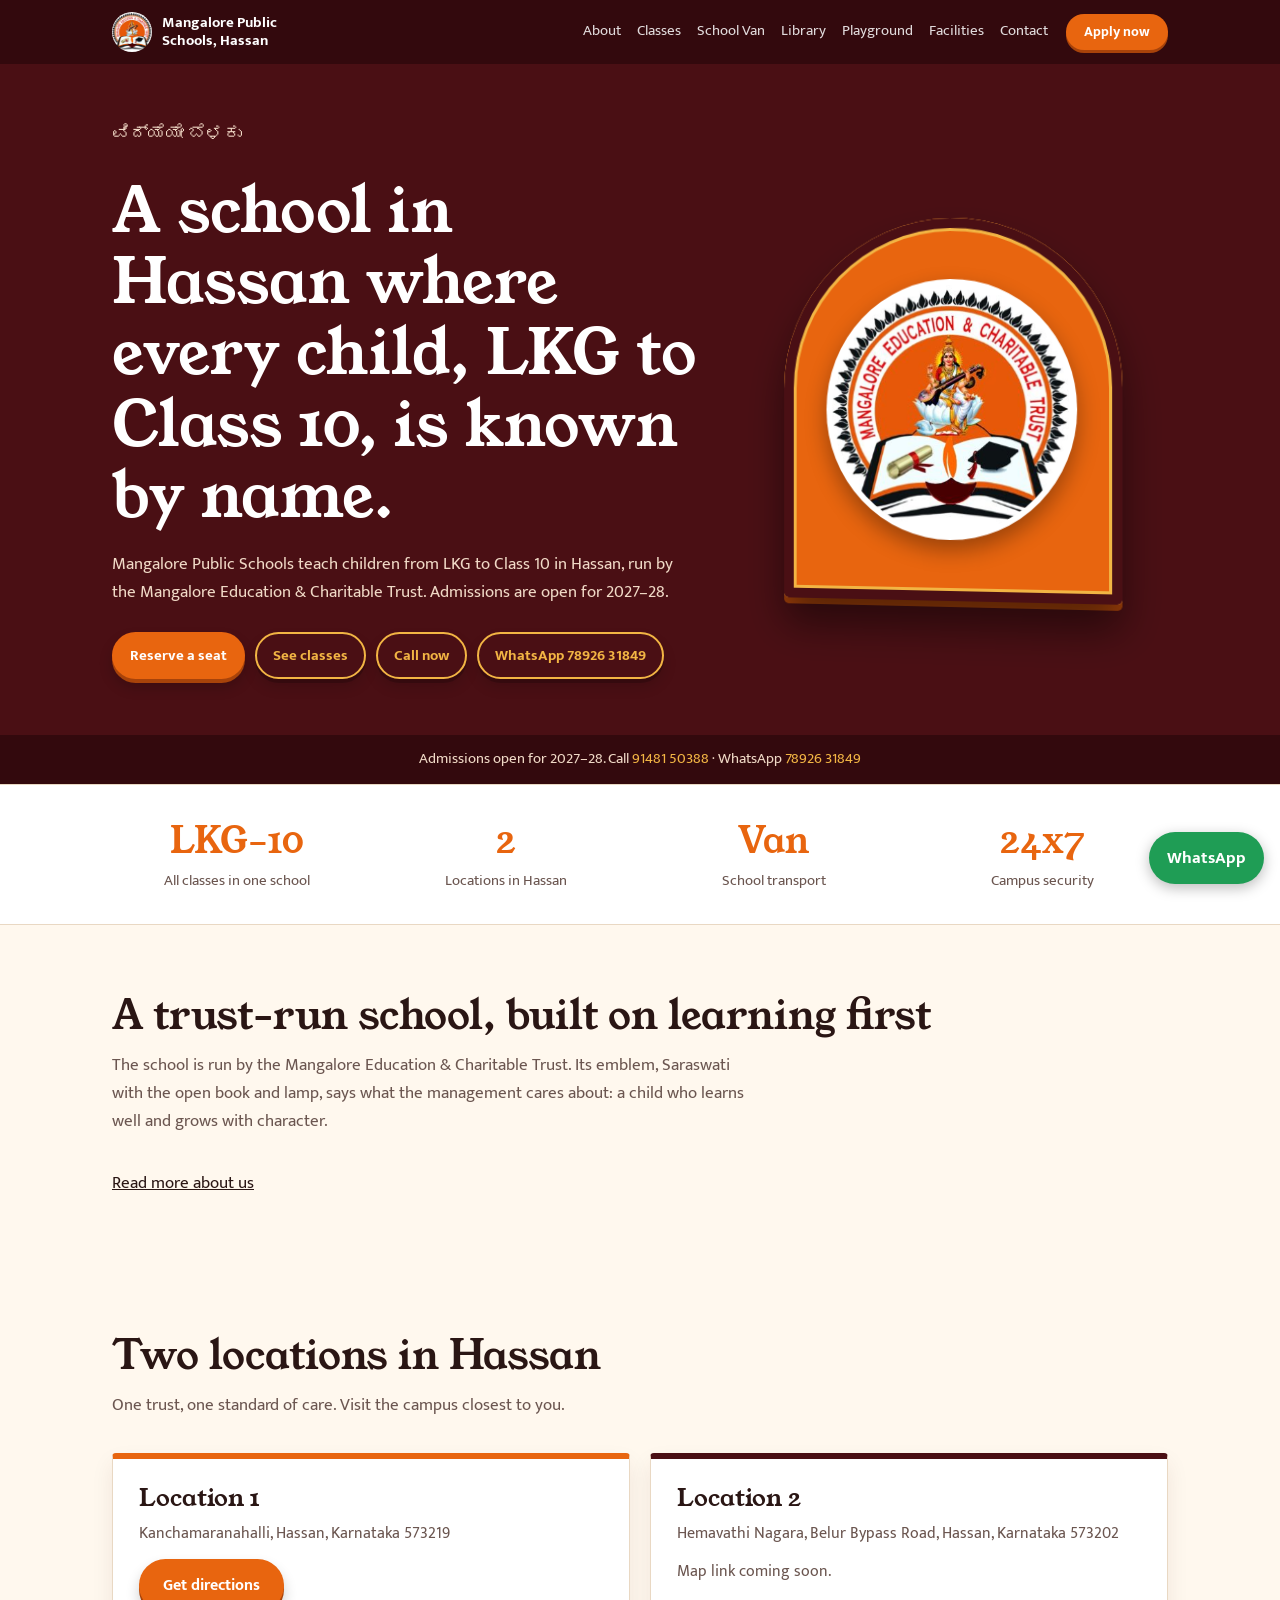
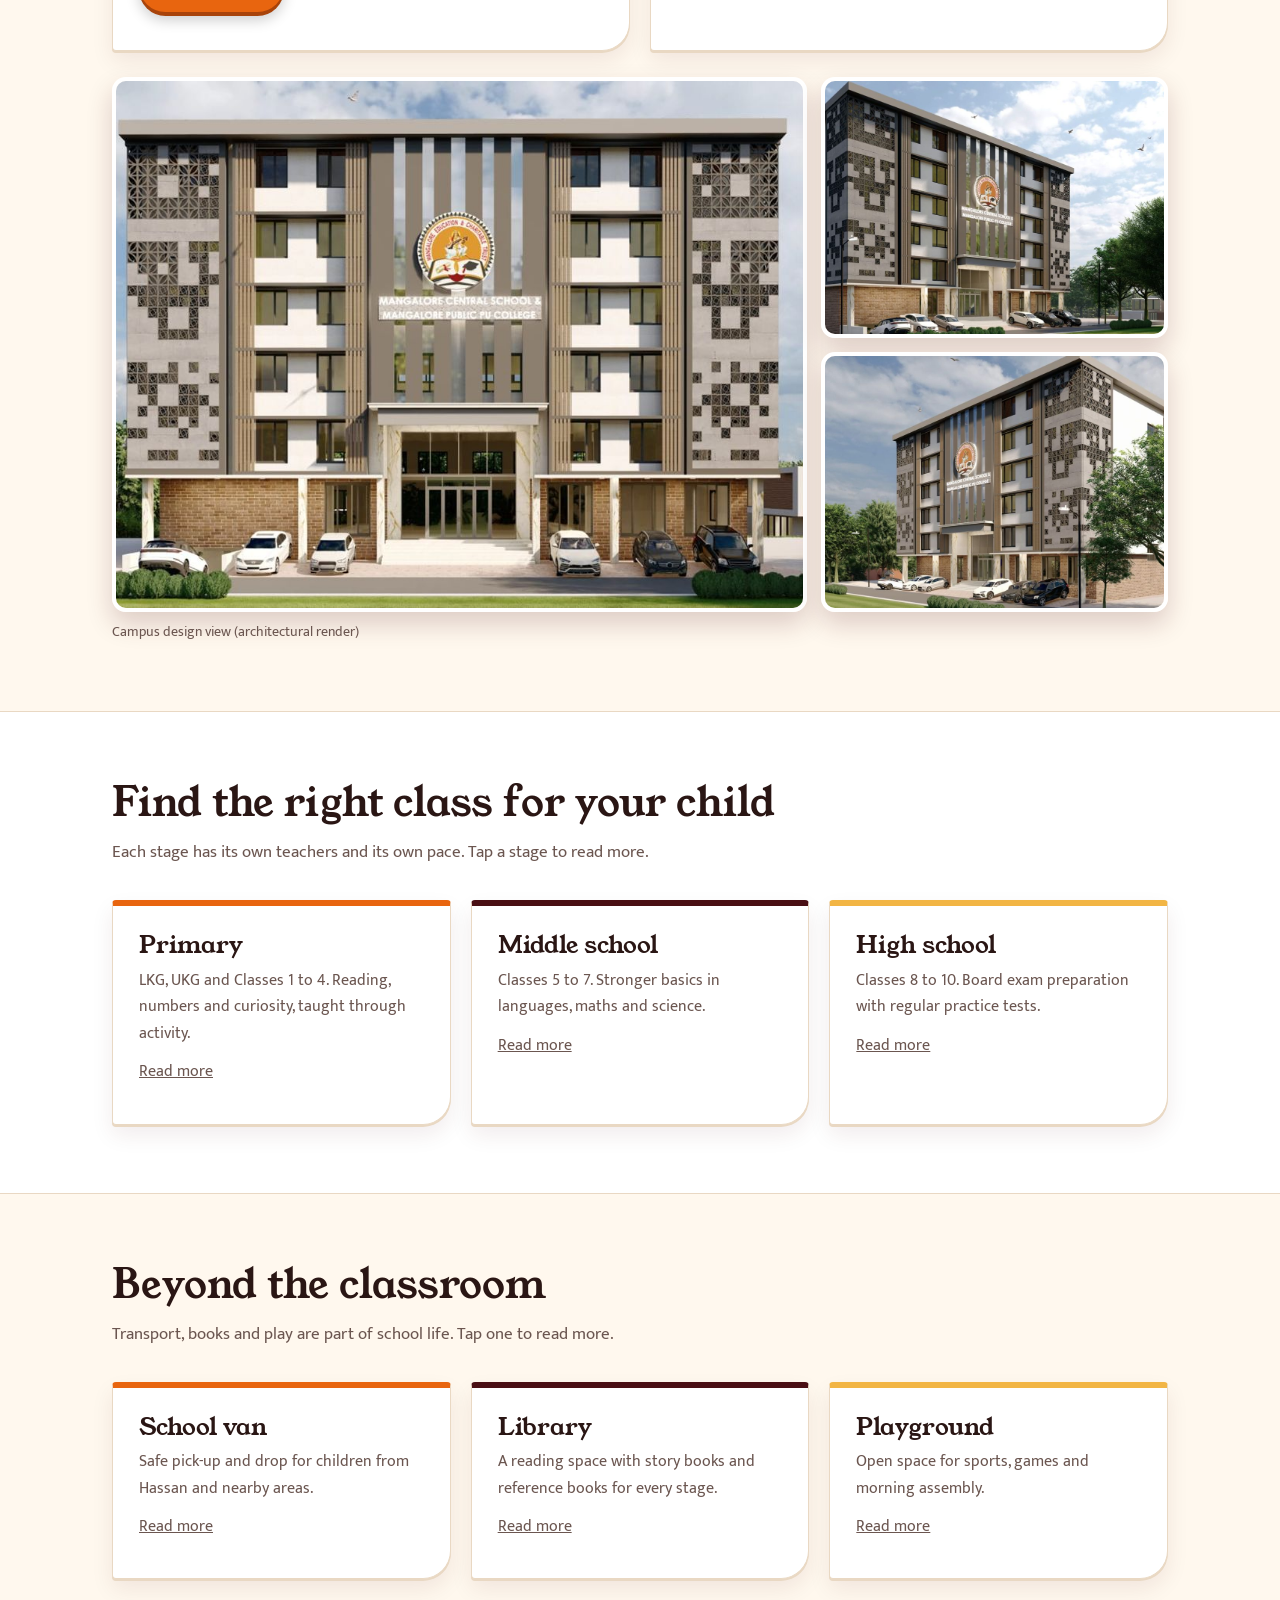
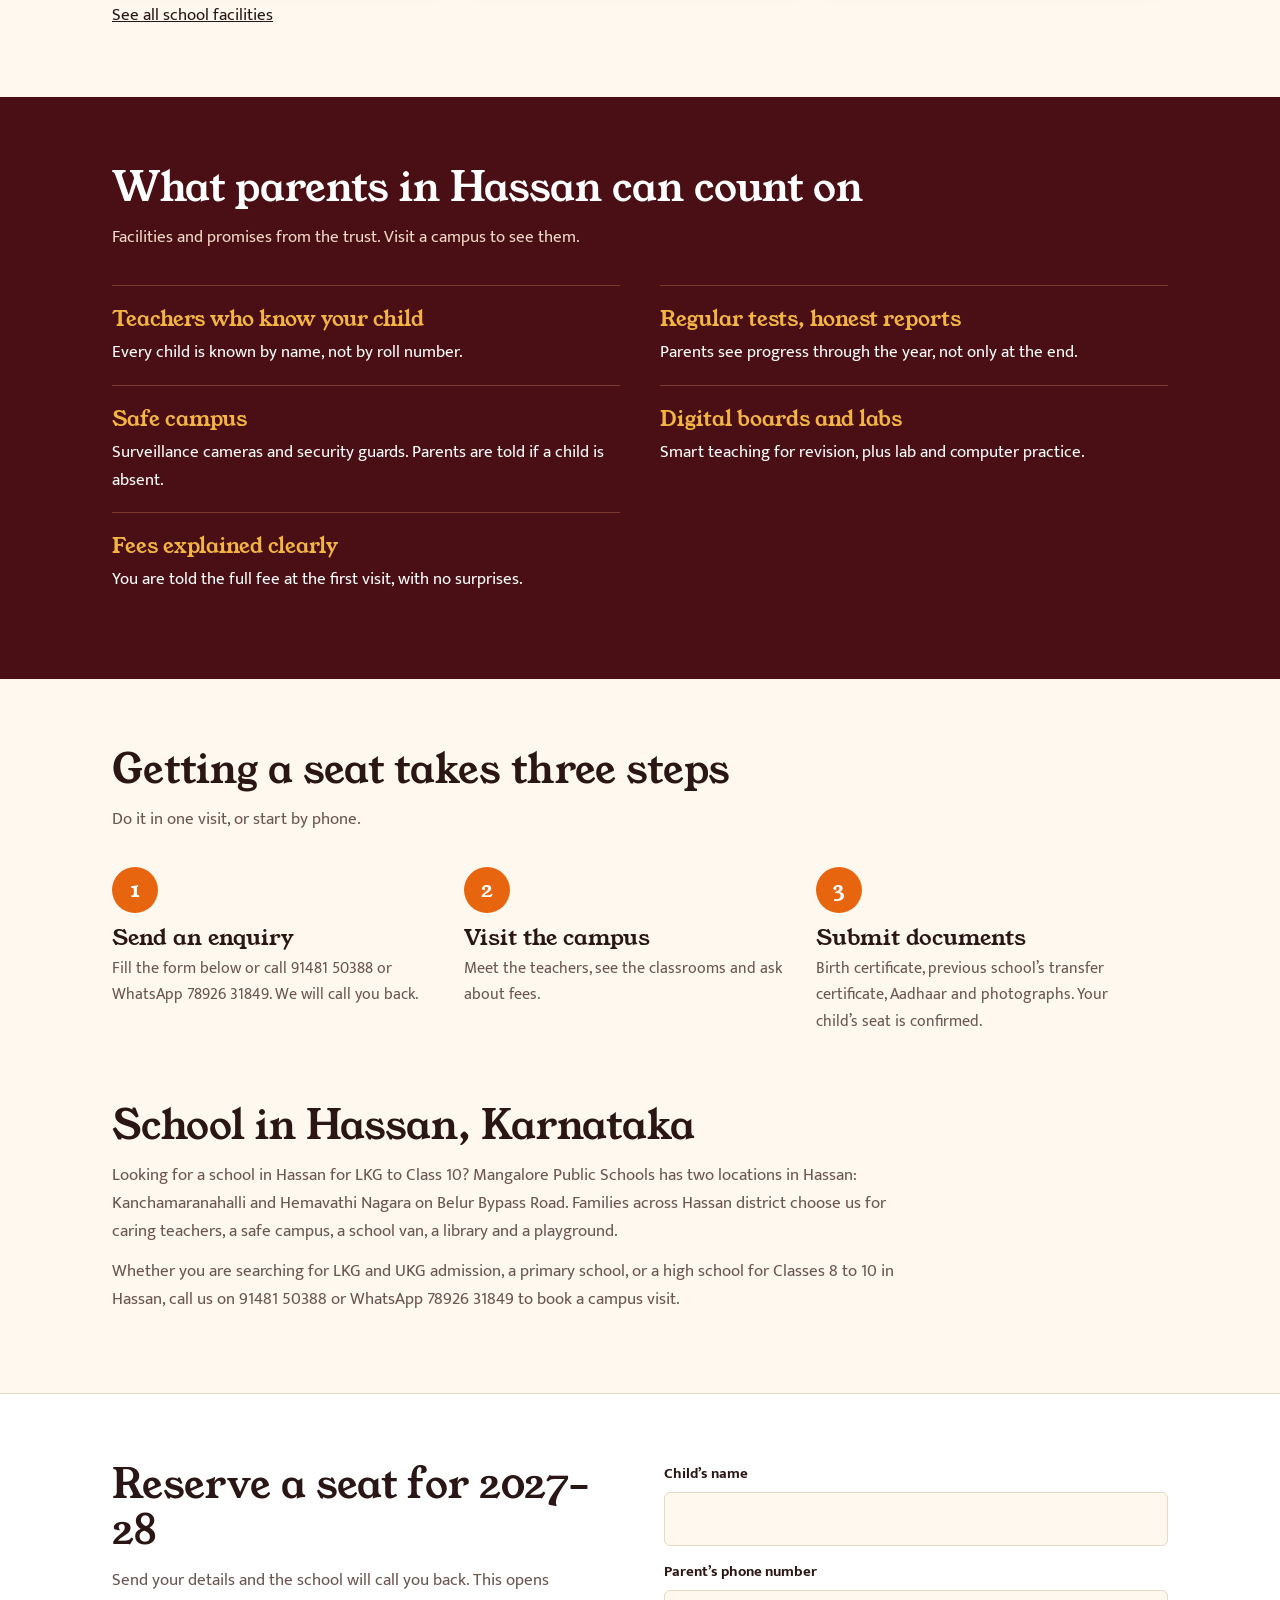
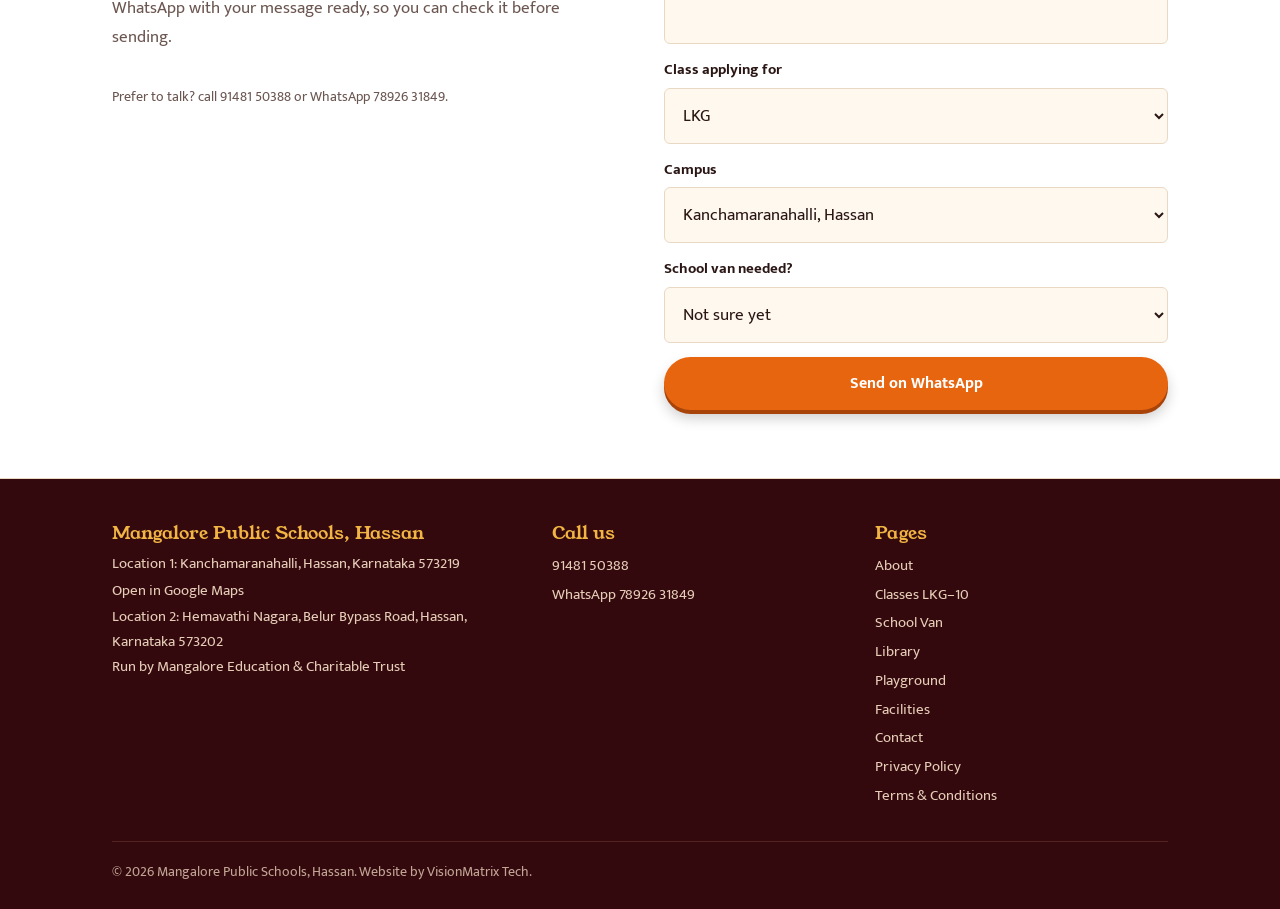
==== commit 450837e8: "Add files via upload" ====
--- a/index.html
+++ b/index.html
@@ -12,8 +12,8 @@
 <link rel="preconnect" href="https://fonts.googleapis.com">
 <link rel="stylesheet" href="https://fonts.googleapis.com/css2?family=Young+Serif&family=Mukta:wght@400;500;700&display=swap">
 <link rel="stylesheet" href="style.css">
-<script type="application/ld+json">{"@context":"https://schema.org","@type":"School","name":"Mangalore Public Schools","alternateName":"Mangalore Public Schools, Hassan","url":"https://mangalorepublicschools.com/","logo":"https://mangalorepublicschools.com/img/logo.jpg","image":"https://mangalorepublicschools.com/img/campus-front.jpg","description":"School in Hassan, Karnataka teaching LKG to Class 10, run by Mangalore Education & Charitable Trust.","telephone":["+919986447378","+917892631849","+919148150388","+919481765771"],"parentOrganization":{"@type":"Organization","name":"Mangalore Education & Charitable Trust"},"areaServed":{"@type":"AdministrativeArea","name":"Hassan district, Karnataka"},"address":[{"@type":"PostalAddress","streetAddress":"Kanchamaranahalli","addressLocality":"Hassan","addressRegion":"Karnataka","postalCode":"573219","addressCountry":"IN"},{"@type":"PostalAddress","streetAddress":"Hemavathi Nagara, Belur Bypass Road","addressLocality":"Hassan","addressRegion":"Karnataka","postalCode":"573202","addressCountry":"IN"}]}</script>
-<script type="application/ld+json">{"@context":"https://schema.org","@type":"FAQPage","mainEntity":[{"@type":"Question","name":"Which classes does Mangalore Public Schools, Hassan offer?","acceptedAnswer":{"@type":"Answer","text":"We teach LKG, UKG and Classes 1 to 10."}},{"@type":"Question","name":"Where are the schools in Hassan?","acceptedAnswer":{"@type":"Answer","text":"Kanchamaranahalli, Hassan 573219 and Hemavathi Nagara, Belur Bypass Road, Hassan 573202."}},{"@type":"Question","name":"Is there a school van?","acceptedAnswer":{"@type":"Answer","text":"Yes. Call the school to ask about van routes and fees for your area."}},{"@type":"Question","name":"How do I apply for 2027–28?","acceptedAnswer":{"@type":"Answer","text":"Send the enquiry form or call 99864 47378, visit the campus, then submit documents to confirm the seat."}}]}</script>
+<script type="application/ld+json">{"@context":"https://schema.org","@type":"School","name":"Mangalore Public Schools","alternateName":"Mangalore Public Schools, Hassan","url":"https://mangalorepublicschools.com/","logo":"https://mangalorepublicschools.com/img/logo.jpg","image":"https://mangalorepublicschools.com/img/campus-front.jpg","description":"School in Hassan, Karnataka teaching LKG to Class 10, run by Mangalore Education & Charitable Trust.","telephone":["+917892631849","+919148150388"],"parentOrganization":{"@type":"Organization","name":"Mangalore Education & Charitable Trust"},"areaServed":{"@type":"AdministrativeArea","name":"Hassan district, Karnataka"},"address":[{"@type":"PostalAddress","streetAddress":"Kanchamaranahalli","addressLocality":"Hassan","addressRegion":"Karnataka","postalCode":"573219","addressCountry":"IN"},{"@type":"PostalAddress","streetAddress":"Hemavathi Nagara, Belur Bypass Road","addressLocality":"Hassan","addressRegion":"Karnataka","postalCode":"573202","addressCountry":"IN"}]}</script>
+<script type="application/ld+json">{"@context":"https://schema.org","@type":"FAQPage","mainEntity":[{"@type":"Question","name":"Which classes does Mangalore Public Schools, Hassan offer?","acceptedAnswer":{"@type":"Answer","text":"We teach LKG, UKG and Classes 1 to 10."}},{"@type":"Question","name":"Where are the schools in Hassan?","acceptedAnswer":{"@type":"Answer","text":"Kanchamaranahalli, Hassan 573219 and Hemavathi Nagara, Belur Bypass Road, Hassan 573202."}},{"@type":"Question","name":"Is there a school van?","acceptedAnswer":{"@type":"Answer","text":"Yes. Call the school to ask about van routes and fees for your area."}},{"@type":"Question","name":"How do I apply for 2027–28?","acceptedAnswer":{"@type":"Answer","text":"Send the enquiry form or call 91481 50388 or WhatsApp 78926 31849, visit the campus, then submit documents to confirm the seat."}}]}</script>
 </head>
 <body>
 <header><div class="w">
@@ -29,11 +29,11 @@
 <p class="kn" lang="kn">ವಿದ್ಯೆಯೇ ಬೆಳಕು</p>
 <h1>A school in Hassan where every child, LKG to Class 10, is known by name.</h1>
 <p>Mangalore Public Schools teach children from LKG to Class 10 in Hassan, run by the Mangalore Education &amp; Charitable Trust. Admissions are open for 2027–28.</p>
-<div class="cta"><a class="btn" href="#apply">Reserve a seat</a><a class="btn ghost" href="#classes">See classes</a><a class="btn ghost" href="tel:+919986447378">Call now</a><a class="btn ghost" href="https://wa.me/919986447378">WhatsApp us</a></div>
+<div class="cta"><a class="btn" href="#apply">Reserve a seat</a><a class="btn ghost" href="#classes">See classes</a><a class="btn ghost" href="tel:+919148150388">Call now</a><a class="btn ghost" href="https://wa.me/917892631849">WhatsApp 78926 31849</a></div>
 </div>
 <div class="arch"><img src="img/logo.jpg" alt="Trust emblem: Goddess Saraswati above an open book and lamp"></div>
 </div>
-<p class="hero-note">Admissions open for 2027–28. Call <a href="tel:+919986447378">99864 47378</a> · <a href="tel:+917892631849">78926 31849</a> · <a href="tel:+919148150388">91481 50388</a> · <a href="tel:+919481765771">94817 65771</a></p>
+<p class="hero-note">Admissions open for 2027–28. Call <a href="tel:+919148150388">91481 50388</a> · WhatsApp <a href="https://wa.me/917892631849">78926 31849</a></p>
 </div>
 
 <div class="nums"><div class="w"><ul>
@@ -84,7 +84,7 @@
 <h2>Getting a seat takes three steps</h2>
 <p class="lead">Do it in one visit, or start by phone.</p>
 <div class="steps">
-<div><h3>Send an enquiry</h3><p>Fill the form below or call 099864 47378. We will call you back.</p></div>
+<div><h3>Send an enquiry</h3><p>Fill the form below or call 91481 50388 or WhatsApp 78926 31849. We will call you back.</p></div>
 <div><h3>Visit the campus</h3><p>Meet the teachers, see the classrooms and ask about fees.</p></div>
 <div><h3>Submit documents</h3><p>Birth certificate, previous school’s transfer certificate, Aadhaar and photographs. Your child’s seat is confirmed.</p></div>
 </div></div></section>
@@ -92,14 +92,14 @@
 <section class="seo" style="padding-top:0"><div class="w">
 <h2>School in Hassan, Karnataka</h2>
 <p>Looking for a school in Hassan for LKG to Class 10? Mangalore Public Schools has two locations in Hassan: Kanchamaranahalli and Hemavathi Nagara on Belur Bypass Road. Families across Hassan district choose us for caring teachers, a safe campus, a school van, a library and a playground.</p>
-<p>Whether you are searching for LKG and UKG admission, a primary school, or a high school for Classes 8 to 10 in Hassan, call us on 99864 47378 to book a campus visit.</p>
+<p>Whether you are searching for LKG and UKG admission, a primary school, or a high school for Classes 8 to 10 in Hassan, call us on 91481 50388 or WhatsApp 78926 31849 to book a campus visit.</p>
 </div></section>
 
 <section class="apply" id="apply"><div class="w">
 <div>
 <h2>Reserve a seat for 2027–28</h2>
 <p class="lead">Send your details and the school will call you back. This opens WhatsApp with your message ready, so you can check it before sending.</p>
-<p class="small">Prefer to talk? Call 099864 47378.</p>
+<p class="small">Prefer to talk? call 91481 50388 or WhatsApp 78926 31849.</p>
 </div>
 <form id="f">
 <label>Child’s name<input name="n" required autocomplete="name"></label>
@@ -114,18 +114,18 @@
 
 <footer id="contact"><div class="w">
 <div><h3>Mangalore Public Schools, Hassan</h3><p>Location 1: Kanchamaranahalli, Hassan, Karnataka 573219</p><a href="https://maps.app.goo.gl/hFv1t4hXFunrWu17A?g_st=ac" rel="noopener">Open in Google Maps</a><p>Location 2: Hemavathi Nagara, Belur Bypass Road, Hassan, Karnataka 573202</p><p>Run by Mangalore Education &amp; Charitable Trust</p></div>
-<div><h3>Call us</h3><a href="tel:+919986447378">99864 47378</a><a href="tel:+917892631849">78926 31849</a><a href="tel:+919148150388">91481 50388</a><a href="tel:+919481765771">94817 65771</a><a href="https://wa.me/919986447378">WhatsApp us</a></div>
+<div><h3>Call us</h3><a href="tel:+919148150388">91481 50388</a><a href="https://wa.me/917892631849">WhatsApp 78926 31849</a></div>
 <div><h3>Pages</h3><a href="about.html">About</a><a href="classes.html">Classes LKG–10</a><a href="school-van.html">School Van</a><a href="library.html">Library</a><a href="playground.html">Playground</a><a href="facilities.html">Facilities</a><a href="contact.html">Contact</a><a href="privacy-policy.html">Privacy Policy</a><a href="terms-and-conditions.html">Terms &amp; Conditions</a></div>
 <p class="copy">© 2026 Mangalore Public Schools, Hassan. Website by VisionMatrix Tech.</p>
 </div></footer>
-<div class="bar"><a href="tel:+919986447378">Call</a><a class="wa" href="https://wa.me/919986447378?text=Hello%2C%20I%20want%20to%20know%20about%20school%20admissions">WhatsApp</a><a class="ap" href="index.html#apply">Apply</a></div>
-<a class="fab" href="https://wa.me/919986447378?text=Hello%2C%20I%20want%20to%20know%20about%20school%20admissions" aria-label="Chat on WhatsApp">WhatsApp</a>
+<div class="bar"><a href="tel:+919148150388">Call</a><a class="wa" href="https://wa.me/917892631849?text=Hello%2C%20I%20want%20to%20know%20about%20school%20admissions">WhatsApp</a><a class="ap" href="index.html#apply">Apply</a></div>
+<a class="fab" href="https://wa.me/917892631849?text=Hello%2C%20I%20want%20to%20know%20about%20school%20admissions" aria-label="Chat on WhatsApp">WhatsApp</a>
 
 <script>
 document.getElementById('f').addEventListener('submit',function(e){
 e.preventDefault();var d=new FormData(this);
 var t='School admission enquiry for 2027–28.\nChild: '+d.get('n')+'\nClass: '+d.get('k')+'\nCampus: '+d.get('c')+'\nSchool van: '+d.get('v')+'\nParent phone: '+d.get('p');
-window.open('https://wa.me/919986447378?text='+encodeURIComponent(t),'_blank');
+window.open('https://wa.me/917892631849?text='+encodeURIComponent(t),'_blank');
 });
 </script>
 </body>
